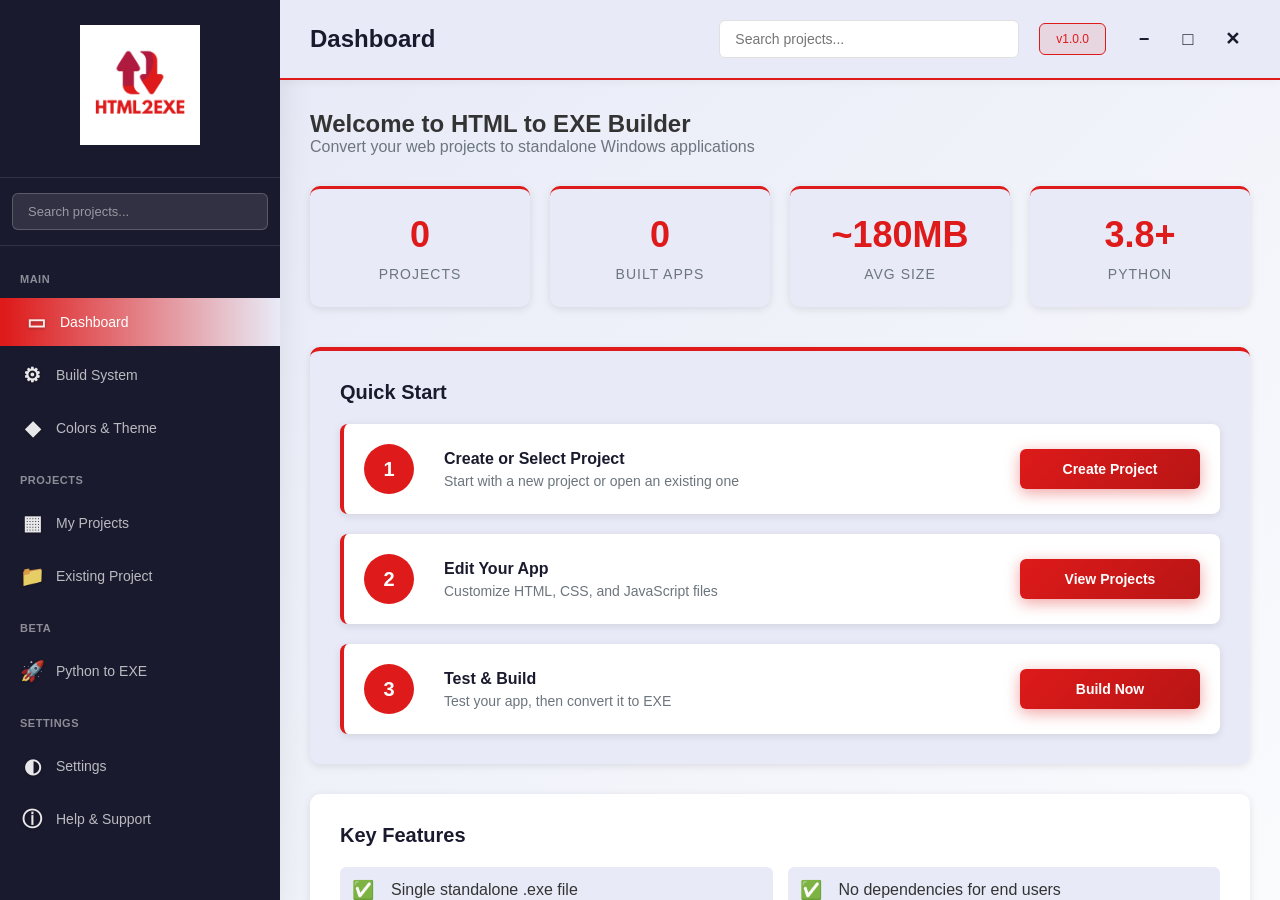
==== builder_ui/index.html @ e6ac71f3 "first commit" ====
<!DOCTYPE html>
<html lang="en">
<head>
    <meta charset="UTF-8">
    <meta name="viewport" content="width=device-width, initial-scale=1.0">
    <title>HTML to EXE Builder - Professional Application Converter</title>
    <link rel="stylesheet" href="style.css">
</head>
<body>
    <div class="app-container">
        <!-- Sidebar Navigation -->
        <aside class="sidebar">
            <div class="logo-section">
                <img src="./assets/logo.png" alt="App Logo" class="app-logo" onerror="this.style.display='none'">
            </div>
            
            <!-- Search Bar -->
            <div class="sidebar-search">
                <input type="text" placeholder="Search projects..." class="search-input">
            </div>
            
            <nav class="nav-menu">
                <!-- Main Section -->
                <div class="nav-section">
                    <div class="nav-section-title">MAIN</div>
                    <button class="nav-item active" data-page="dashboard">
                        <span class="icon">▭</span>
                        <span>Dashboard</span>
                    </button>
                    <button class="nav-item" data-page="build">
                        <span class="icon">⚙</span>
                        <span>Build System</span>
                    </button>
                    <button class="nav-item" data-page="colors">
                        <span class="icon">◆</span>
                        <span>Colors & Theme</span>
                    </button>
                </div>
                
                <!-- Projects Section -->
                <div class="nav-section">
                    <div class="nav-section-title">PROJECTS</div>
                    <button class="nav-item" data-page="projects">
                        <span class="icon">▦</span>
                        <span>My Projects</span>
                    </button>
                    <button class="nav-item" data-page="existing">
                        <span class="icon">📁</span>
                        <span>Existing Project</span>
                    </button>
                </div>
                
                <!-- BETA Section -->
                <div class="nav-section">
                    <div class="nav-section-title">BETA</div>
                    <button class="nav-item" data-page="python-convert">
                        <span class="icon">🚀</span>
                        <span>Python to EXE</span>
                    </button>
                </div>

                <!-- Settings Section -->
                <div class="nav-section">
                    <div class="nav-section-title">SETTINGS</div>
                    <button class="nav-item" data-page="settings">
                        <span class="icon">◐</span>
                        <span>Settings</span>
                    </button>
                    <button class="nav-item" onclick="showHelp()">
                        <span class="icon">ⓘ</span>
                        <span>Help & Support</span>
                    </button>
                </div>
            </nav>
            
            <div class="sidebar-footer">
                <button class="create-project-btn" onclick="goToPage('create')">
                    <span class="icon">⊕</span>
                    <span>Create Project</span>
                </button>
            </div>
        </aside>
        
        <!-- Main Content Area -->
        <main class="main-content">
            <!-- Header -->
            <header class="app-header">
                <div class="header-left">
                    <button class="menu-toggle" onclick="toggleSidebar()">☰</button>
                    <h2 id="pageTitle">Dashboard</h2>
                </div>
                <div class="header-right">
                    <div class="search-box">
                        <input type="text" placeholder="Search projects..." id="searchInput">
                    </div>
                    <button class="version-btn">v1.0.0</button>
                    
                    <!-- Custom Window Controls (Frameless) -->
                    <div class="window-controls">
                        <button class="window-control-btn minimize-btn" onclick="minimizeWindow()" title="Minimize">
                            <span>−</span>
                        </button>
                        <button class="window-control-btn maximize-btn" onclick="maximizeWindow()" title="Maximize">
                            <span>□</span>
                        </button>
                        <button class="window-control-btn close-btn" onclick="closeWindow()" title="Close">
                            <span>✕</span>
                        </button>
                    </div>
                </div>
            </header>
            
            <!-- Pages Container -->
            <div class="pages-container">
                
                <!-- Dashboard Page -->
                <div class="page active" id="dashboard-page">
                    <div class="page-content">
                        <h2>Welcome to HTML to EXE Builder</h2>
                        <p class="subtitle">Convert your web projects to standalone Windows applications</p>
                        
                        <div class="stats-grid">
                            <div class="stat-card">
                                <div class="stat-number" id="projectCount">0</div>
                                <div class="stat-label">Projects</div>
                            </div>
                            <div class="stat-card">
                                <div class="stat-number" id="builtCount">0</div>
                                <div class="stat-label">Built Apps</div>
                            </div>
                            <div class="stat-card">
                                <div class="stat-number">~180MB</div>
                                <div class="stat-label">Avg Size</div>
                            </div>
                            <div class="stat-card">
                                <div class="stat-number">3.8+</div>
                                <div class="stat-label">Python</div>
                            </div>
                        </div>
                        
                        <div class="quick-start">
                            <h3>Quick Start</h3>
                            <div class="steps">
                                <div class="step">
                                    <div class="step-number">1</div>
                                    <div class="step-content">
                                        <h4>Create or Select Project</h4>
                                        <p>Start with a new project or open an existing one</p>
                                    </div>
                                    <button class="btn-primary" onclick="goToPage('create')">Create Project</button>
                                </div>
                                <div class="step">
                                    <div class="step-number">2</div>
                                    <div class="step-content">
                                        <h4>Edit Your App</h4>
                                        <p>Customize HTML, CSS, and JavaScript files</p>
                                    </div>
                                    <button class="btn-primary" onclick="goToPage('projects')">View Projects</button>
                                </div>
                                <div class="step">
                                    <div class="step-number">3</div>
                                    <div class="step-content">
                                        <h4>Test & Build</h4>
                                        <p>Test your app, then convert it to EXE</p>
                                    </div>
                                    <button class="btn-primary" onclick="goToPage('build')">Build Now</button>
                                </div>
                            </div>
                        </div>
                        
                        <div class="features">
                            <h3>Key Features</h3>
                            <div class="feature-list">
                                <div class="feature-item">
                                    <span class="feature-icon">✅</span>
                                    <span>Single standalone .exe file</span>
                                </div>
                                <div class="feature-item">
                                    <span class="feature-icon">✅</span>
                                    <span>No dependencies for end users</span>
                                </div>
                                <div class="feature-item">
                                    <span class="feature-icon">✅</span>
                                    <span>Full HTML5, CSS3, JavaScript support</span>
                                </div>
                                <div class="feature-item">
                                    <span class="feature-icon">✅</span>
                                    <span>Custom icons and app names</span>
                                </div>
                                <div class="feature-item">
                                    <span class="feature-icon">✅</span>
                                    <span>Built-in local HTTP server</span>
                                </div>
                                <div class="feature-item">
                                    <span class="feature-icon">✅</span>
                                    <span>Professional desktop GUI</span>
                                </div>
                            </div>
                        </div>
                    </div>
                </div>
                
                <!-- Projects Page -->
                <div class="page" id="projects-page">
                    <div class="page-content">
                        <div class="page-header">
                            <h2>Your Projects</h2>
                            <button class="btn-primary" onclick="goToPage('existing')">+ New Project</button>
                        </div>
                        
                        <div class="filter-bar">
                            <button class="filter-btn active" onclick="filterProjects('all')">All</button>
                            <button class="filter-btn" onclick="filterProjects('recent')">Recent</button>
                            <button class="filter-btn" onclick="filterProjects('built')">Built</button>
                        </div>
                        
                        <div id="projectsList" class="projects-grid">
                            <div class="empty-state">
                                <div class="empty-icon">▦</div>
                                <h3>No projects yet</h3>
                                <p>Create your first project to get started</p>
                                <button class="btn-primary" onclick="goToPage('create')">Create Project</button>
                            </div>
                        </div>
                    </div>
                </div>
                
                <!-- Create Project Page -->
                <div class="page" id="create-page">
                    <div class="page-content">
                        <h2>Create New Project</h2>
                        
                        <!-- Import from Folder Section -->
                        <div class="import-section">
                            <h3>▭ Import from Folder</h3>
                            <p>Or start with your own web project</p>
                            <div class="import-controls">
                                <input type="text" id="folderPath" placeholder="Select a folder containing your project..." readonly>
                                <button class="btn-primary" onclick="openFolderBrowser()">Browse Folder</button>
                            </div>
                            <div id="folderScanResult" class="folder-scan-result" style="display: none;">
                                <div class="scan-success">
                                    <span class="scan-icon">✓</span>
                                    <div>
                                        <strong id="foundFileName">index.html</strong>
                                        <small id="foundFileCount">Found 5 files</small>
                                    </div>
                                </div>
                                
                                <!-- Project Analysis Section -->
                                <div class="analysis-section">
                                    <h4>📊 Project Analysis</h4>
                                    
                                    <div class="analysis-item">
                                        <strong>Project Type:</strong>
                                        <span id="projectTypeAnalysis">Analyzing...</span>
                                    </div>
                                    
                                    <div class="analysis-item" id="frameworkSection" style="display: none;">
                                        <strong>Frameworks:</strong>
                                        <div id="frameworksList" class="tag-list"></div>
                                    </div>
                                    
                                    <div class="analysis-item" id="technologiesSection" style="display: none;">
                                        <strong>Technologies:</strong>
                                        <div id="technologiesList" class="tag-list"></div>
                                    </div>
                                    
                                    <div class="analysis-item" id="versionsSection" style="display: none;">
                                        <strong>Versions:</strong>
                                        <div id="versionsList" class="versions-list"></div>
                                    </div>
                                    
                                    <div class="analysis-item" id="dependenciesSection" style="display: none;">
                                        <strong>Dependencies Found:</strong>
                                        <small id="dependenciesCount"></small>
                                    </div>
                                </div>
                            </div>
                        </div>
                        
                        <hr style="margin: 30px 0; border: none; border-top: 1px solid var(--border);">
                        
                        <div class="create-form">
                            <div class="form-group">
                                <label for="projectName">Project Name *</label>
                                <input type="text" id="projectName" placeholder="My Awesome App" required>
                                <small>Use alphanumeric characters, hyphens, and underscores</small>
                            </div>
                            
                            <div class="form-row">
                                <div class="form-group">
                                    <label for="projectAuthor">Author</label>
                                    <input type="text" id="projectAuthor" placeholder="Your Name">
                                </div>
                                <div class="form-group">
                                    <label for="projectVersion">Version</label>
                                    <input type="text" id="projectVersion" value="1.0.0">
                                </div>
                            </div>
                            
                            <div class="form-group">
                                <label for="projectDescription">Description</label>
                                <textarea id="projectDescription" placeholder="Describe your application..." rows="3"></textarea>
                            </div>
                            
                            <div class="form-group">
                                <label>Template</label>
                                <div class="template-grid">
                                    <div class="template-card active" onclick="selectTemplate('blank')">
                                        <div class="template-icon">▢</div>
                                        <div class="template-name">Blank</div>
                                        <div class="template-desc">Start from scratch</div>
                                    </div>
                                    <div class="template-card" onclick="selectTemplate('modern')">
                                        <div class="template-icon">◆</div>
                                        <div class="template-name">Modern UI</div>
                                        <div class="template-desc">Beautiful design</div>
                                    </div>
                                    <div class="template-card" onclick="selectTemplate('dashboard')">
                                        <div class="template-icon">▣</div>
                                        <div class="template-name">Dashboard</div>
                                        <div class="template-desc">Data focused</div>
                                    </div>
                                    <div class="template-card" onclick="selectTemplate('calculator')">
                                        <div class="template-icon">◯</div>
                                        <div class="template-name">Calculator</div>
                                        <div class="template-desc">Functional app</div>
                                    </div>
                                </div>
                            </div>
                            
                            <div class="form-actions">
                                <button class="btn-primary" onclick="createProject()">Create Project</button>
                                <button class="btn-secondary" onclick="goToPage('dashboard')">Cancel</button>
                            </div>
                        </div>
                    </div>
                </div>

                <!-- Existing Project Page -->
                <div class="page" id="existing-page">
                    <div class="page-content">
                        <div class="page-header">
                            <div>
                                <h2>Existing Project</h2>
                                <p class="subtitle">Import a folder and register it as a project</p>
                            </div>
                            <button class="btn-secondary" onclick="goToPage('projects')">View My Projects</button>
                        </div>

                        <div class="existing-layout">
                            <div class="existing-card">
                                <h3>📁 Import Project Folder</h3>
                                <p>Select the root folder of an existing web project (HTML/CSS/JS).</p>
                                <div class="import-controls">
                                    <input type="text" id="existingFolderPath" placeholder="Select a folder containing your project..." readonly>
                                    <button class="btn-primary" onclick="openExistingFolderBrowser()">Browse Folder</button>
                                </div>
                                <div id="existingScanResult" class="folder-scan-result" style="display: none;">
                                    <div class="scan-success">
                                        <span class="scan-icon">✓</span>
                                        <div>
                                            <strong id="existingFoundFileName">index.html</strong>
                                            <small id="existingFoundFileCount">Found 0 files</small>
                                        </div>
                                    </div>

                                    <div class="analysis-section">
                                        <h4>📊 Project Analysis</h4>

                                        <div class="analysis-item">
                                            <strong>Project Type:</strong>
                                            <span id="existingProjectTypeAnalysis">Analyzing...</span>
                                        </div>

                                        <div class="analysis-item" id="existingFrameworkSection" style="display: none;">
                                            <strong>Frameworks:</strong>
                                            <div id="existingFrameworksList" class="tag-list"></div>
                                        </div>

                                        <div class="analysis-item" id="existingTechnologiesSection" style="display: none;">
                                            <strong>Technologies:</strong>
                                            <div id="existingTechnologiesList" class="tag-list"></div>
                                        </div>

                                        <div class="analysis-item" id="existingVersionsSection" style="display: none;">
                                            <strong>Versions:</strong>
                                            <div id="existingVersionsList" class="versions-list"></div>
                                        </div>

                                        <div class="analysis-item" id="existingDependenciesSection" style="display: none;">
                                            <strong>Dependencies Found:</strong>
                                            <small id="existingDependenciesCount"></small>
                                        </div>
                                    </div>
                                </div>
                            </div>

                            <div class="existing-card">
                                <h3>Project Details</h3>
                                <div class="existing-form">
                                    <div class="form-group">
                                        <label for="existingProjectName">Project Name *</label>
                                        <input type="text" id="existingProjectName" placeholder="My Existing App" required>
                                        <small>Use alphanumeric characters, hyphens, and underscores</small>
                                    </div>

                                    <div class="form-row">
                                        <div class="form-group">
                                            <label for="existingProjectAuthor">Author</label>
                                            <input type="text" id="existingProjectAuthor" placeholder="Your Name">
                                        </div>
                                        <div class="form-group">
                                            <label for="existingProjectVersion">Version</label>
                                            <input type="text" id="existingProjectVersion" value="1.0.0">
                                        </div>
                                    </div>

                                    <div class="form-group">
                                        <label for="existingProjectDescription">Description</label>
                                        <textarea id="existingProjectDescription" placeholder="Describe your application..." rows="3"></textarea>
                                    </div>

                                    <div class="form-actions">
                                        <button class="btn-primary" onclick="createExistingProject()">Add Existing Project</button>
                                        <button class="btn-secondary" onclick="goToPage('dashboard')">Cancel</button>
                                    </div>
                                </div>
                            </div>
                        </div>
                    </div>
                </div>
                
                <!-- Build Page -->
                <div class="page" id="build-page">
                    <div class="page-content">
                        <h2>Build Your App</h2>
                        
                        <div class="build-form">
                            <div class="form-group">
                                <label for="buildProject">Select Project *</label>
                                <select id="buildProject" required>
                                    <option value="">Choose a project...</option>
                                </select>
                            </div>
                            
                            <div class="form-row">
                                <div class="form-group">
                                    <label for="buildName">Executable Name</label>
                                    <input type="text" id="buildName" placeholder="MyApp">
                                    <small>The .exe filename (will be auto-filled from project)</small>
                                </div>
                                <div class="form-group">
                                    <label for="buildIcon">Custom Icon (Optional)</label>
                                    <input type="file" id="buildIcon" accept=".ico,.png">
                                    <small>PNG or ICO format (PNG will be converted)</small>
                                </div>
                            </div>
                            
                            <div class="build-options">
                                <h3>Build Options</h3>
                                <label class="checkbox">
                                    <input type="checkbox" id="consoleMode" checked>
                                    <span>Hide console window (recommended)</span>
                                </label>
                                <label class="checkbox">
                                    <input type="checkbox" id="singleFile" checked>
                                    <span>Single file (one .exe instead of folder)</span>
                                </label>
                                <label class="checkbox">
                                    <input type="checkbox" id="optimizeSize">
                                    <span>Optimize size (slower build)</span>
                                </label>
                                <label class="checkbox">
                                    <input type="checkbox" id="debug">
                                    <span>Debug mode (show console)</span>
                                </label>
                            </div>
                            
                            <div class="form-actions">
                                <button class="btn-primary btn-large" onclick="buildProject()">
                                    ⚙️ Start Building
                                </button>
                                <button class="btn-secondary" onclick="testProject()">
                                    🧪 Test Project First
                                </button>
                            </div>
                        </div>
                        
                        <!-- Build Progress -->
                        <div id="buildProgressSection" class="build-progress" style="display: none;">
                            <h3>Build Status</h3>
                            <div class="progress-bar">
                                <div id="progressFill" class="progress-fill" style="width: 0%"></div>
                            </div>
                            <p id="buildStatus">Initializing build...</p>
                            <div id="buildLog" class="build-log"></div>
                        </div>
                    </div>
                </div>
                
                <!-- Color Panel Page -->
                <div class="page" id="colors-page">
                    <div class="page-content">
                        <h2>Color Palette</h2>
                        <p class="subtitle">Explore and manage colors for your projects</p>
                        
                        <div class="color-controls">
                            <div class="color-picker-wrapper">
                                <label for="colorPicker">Pick a color:</label>
                                <input type="color" id="colorPicker" value="#667eea">
                                <span class="color-hex-display" id="colorHexDisplay">#667EEA</span>
                            </div>
                            <input type="text" id="colorNameInput" placeholder="Color name (optional)" maxlength="30">
                            <button class="btn-primary" onclick="addCustomColor()">Add Color</button>
                        </div>
                        
                        <div class="color-grid" id="colorGrid">
                            <!-- Colors will be populated here -->
                        </div>
                    </div>
                </div>
                
                <!-- Settings Page -->
                <div class="page" id="settings-page">
                    <div class="page-content">
                        <h2>Settings</h2>
                        
                        <div class="settings-section">
                            <h3>Server Settings</h3>
                            <div class="form-group">
                                <label for="serverPort">Local Server Port</label>
                                <input type="number" id="serverPort" value="8000" min="1000" max="65535">
                                <small>Port used by the local HTTP server</small>
                            </div>
                        </div>
                        
                        <div class="settings-section">
                            <h3>Window Settings</h3>
                            <div class="form-row">
                                <div class="form-group">
                                    <label for="windowWidth">Default Window Width</label>
                                    <input type="number" id="windowWidth" value="1024" min="400">
                                </div>
                                <div class="form-group">
                                    <label for="windowHeight">Default Window Height</label>
                                    <input type="number" id="windowHeight" value="768" min="300">
                                </div>
                            </div>
                            <label class="checkbox">
                                <input type="checkbox" id="windowResizable" checked>
                                <span>Allow users to resize window</span>
                            </label>
                        </div>
                        
                        <div class="settings-section">
                            <h3>Build Settings</h3>
                            <label class="checkbox">
                                <input type="checkbox" id="autoMinify" checked>
                                <span>Auto-minify CSS and JavaScript</span>
                            </label>
                            <label class="checkbox">
                                <input type="checkbox" id="includeSourceMaps">
                                <span>Include source maps (for debugging)</span>
                            </label>
                        </div>
                        
                        <div class="settings-section">
                            <h3>Advanced</h3>
                            <button class="btn-secondary" onclick="cleanCache()">🗑️ Clean Cache</button>
                            <button class="btn-secondary" onclick="resetSettings()">Reset to Defaults</button>
                            <button class="btn-secondary" onclick="openProjectsFolder()">Open Projects Folder</button>
                        </div>
                        
                        <div class="form-actions">
                            <button class="btn-primary" onclick="saveSettings()">Save Settings</button>
                        </div>
                    </div>
                </div>
                
                <!-- Python to EXE Converter Page -->
                <div class="page" id="python-convert-page">
                    <div class="page-content">
                        <div class="page-header">
                            <div>
                                <h2>🚀 Python to EXE Converter <span class="beta-badge">BETA</span></h2>
                                <p class="subtitle">Convert Python scripts and projects to standalone Windows executables</p>
                            </div>
                            <button class="btn-secondary" onclick="goToPage('settings')">Back to Settings</button>
                        </div>

                        <div class="python-converter-section">
                            <h3>📁 Select Python Project</h3>
                            <p>Choose a Python file or project folder to convert to EXE</p>
                            <div class="import-controls">
                                <input type="text" id="pythonProjectPath" placeholder="Select your Python project..." readonly>
                                <button class="btn-primary" onclick="browsePythonProject()">Browse Project</button>
                            </div>

                            <div id="pythonProjectInfo" style="display: none; margin-top: 20px;">
                                <div class="scan-success">
                                    <span class="scan-icon">✓</span>
                                    <div>
                                        <strong id="pythonFileName">main.py</strong>
                                        <small id="pythonFileInfo">Python project detected</small>
                                    </div>
                                </div>
                            </div>
                        </div>

                        <div class="python-converter-section">
                            <h3>⚙️ Conversion Settings</h3>
                            <div class="form-group">
                                <label for="pythonExeName">Executable Name</label>
                                <input type="text" id="pythonExeName" placeholder="MyApp" value="MyApp">
                                <small>The name for your .exe file</small>
                            </div>

                            <div class="form-group">
                                <label for="pythonExeIcon">Application Icon (Optional)</label>
                                <input type="file" id="pythonExeIcon" accept=".ico,.png">
                                <small>PNG or ICO format (PNG will be converted)</small>
                            </div>

                            <div class="python-options">
                                <label class="checkbox">
                                    <input type="checkbox" id="pythonHideConsole" checked>
                                    <span>Hide console window</span>
                                </label>
                                <label class="checkbox">
                                    <input type="checkbox" id="pythonSingleFile" checked>
                                    <span>Create single .exe file</span>
                                </label>
                                <label class="checkbox">
                                    <input type="checkbox" id="pythonOptimize">
                                    <span>Optimize for size (slower build)</span>
                                </label>
                            </div>
                        </div>

                        <div class="python-converter-section">
                            <h3>⚠️ Requirements</h3>
                            <ul class="requirements-list">
                                <li>Python 3.8 or higher installed on your system</li>
                                <li>PyInstaller will be used for compilation</li>
                                <li>Estimated build time: 2-5 minutes depending on project size</li>
                                <li>Some libraries may require additional configuration</li>
                            </ul>
                        </div>

                        <div class="form-actions">
                            <button class="btn-primary btn-large" onclick="convertPythonToExe()">
                                🔨 Start Conversion
                            </button>
                            <button class="btn-secondary" onclick="goToPage('settings')">Cancel</button>
                        </div>

                        <!-- Conversion Progress -->
                        <div id="pythonConvertProgress" class="build-progress" style="display: none;">
                            <h3>Conversion Status</h3>
                            <div class="progress-bar">
                                <div id="pythonProgressFill" class="progress-fill" style="width: 0%"></div>
                            </div>
                            <p id="pythonConvertStatus">Initializing conversion...</p>
                            <div id="pythonConvertLog" class="build-log"></div>
                        </div>
                    </div>
                </div>
                
            </div>
        </main>
    </div>
    
    <!-- Modal Dialogs -->
    <div id="helpModal" class="modal" onclick="closeModal(event)">
        <div class="modal-content" onclick="event.stopPropagation()">
            <div class="modal-header">
                <h2>Help & Documentation</h2>
                <button class="modal-close" onclick="closeModal()">✕</button>
            </div>
            <div class="modal-body">
                <h3>Getting Started</h3>
                <p>1. Create a new project or select an existing one</p>
                <p>2. Edit your HTML, CSS, and JavaScript files</p>
                <p>3. Test your app with the "Test" button</p>
                <p>4. Build to EXE when ready</p>
                
                <h3>Project Structure</h3>
                <pre>my_project/
├── index.html
├── style.css
├── script.js
├── project.json
└── assets/</pre>

                <h3>Useful Tips</h3>
                <ul>
                    <li>Always test before building</li>
                    <li>Keep project files organized</li>
                    <li>Use relative paths for assets</li>
                    <li>Avoid external API dependencies</li>
                </ul>
                
                <h3>Resources</h3>
                <p><a href="#">PyWebView Documentation</a></p>
                <p><a href="#">PyInstaller Documentation</a></p>
            </div>
            <div class="modal-footer">
                <button class="btn-primary" onclick="closeModal()">Done</button>
            </div>
        </div>
    </div>
    
    <script src="api.js"></script>
    <script src="script.js"></script>
</body>
</html>
---- builder_ui/style.css ----
/* HTML to EXE Builder - Main Stylesheet */

:root {
    --primary: #DE1A1A;
    --primary-dark: #B81515;
    --secondary: #E8EBF7;
    --accent: #DE1A1A;
    --success: #51cf66;
    --warning: #ffd700;
    --danger: #ff6b6b;
    --dark: #1a1a2e;
    --light: #E8EBF7;
    --gray: #6c757d;
    --border: #e0e0e0;
    --shadow: 0 2px 8px rgba(0, 0, 0, 0.1);
    --shadow-lg: 0 10px 30px rgba(0, 0, 0, 0.2);
}

* {
    margin: 0;
    padding: 0;
    box-sizing: border-box;
}

html, body {
    width: 100%;
    height: 100%;
    font-family: -apple-system, BlinkMacSystemFont, 'Segoe UI', Roboto, Oxygen, Ubuntu, Cantarell, sans-serif;
    background: var(--light);
    color: #333;
}

/* Layout */
.app-container {
    display: flex;
    height: 100vh;
    overflow: hidden;
}

/* Sidebar */
.sidebar {
    width: 280px;
    background: var(--dark);
    color: white;
    display: flex;
    flex-direction: column;
    box-shadow: var(--shadow-lg);
    overflow-y: auto;
}

.logo-section {
    padding: 25px 20px 20px 20px;
    text-align: center;
    border-bottom: 1px solid rgba(255, 255, 255, 0.1);
}

.app-logo {
    width: 100%;
    max-width: 120px;
    height: auto;
    display: block;
    margin: 0 auto 12px;
}

.logo {
    font-size: 40px;
    margin-bottom: 12px;
    color: var(--primary);
    font-weight: 900;
    letter-spacing: -2px;
    text-shadow: 0 2px 4px rgba(0, 0, 0, 0.1);
}

.logo-section h1 {
    font-size: 20px;
    margin: 0;
    font-weight: 700;
    color: white;
}

.nav-menu {
    flex: 1;
    display: flex;
    flex-direction: column;
    padding: 15px 0;
    gap: 10px;
}

.nav-section {
    display: flex;
    flex-direction: column;
    gap: 5px;
}

.nav-section-title {
    padding: 12px 20px 8px 20px;
    font-size: 11px;
    font-weight: 700;
    color: rgba(255, 255, 255, 0.5);
    text-transform: uppercase;
    letter-spacing: 0.5px;
}

/* Search Bar */
.sidebar-search {
    padding: 15px 12px;
    border-bottom: 1px solid rgba(255, 255, 255, 0.1);
}

.search-input {
    width: 100%;
    padding: 10px 15px;
    background: rgba(255, 255, 255, 0.1);
    border: 1px solid rgba(255, 255, 255, 0.2);
    border-radius: 6px;
    color: white;
    font-size: 13px;
    transition: all 0.3s ease;
}

.search-input::placeholder {
    color: rgba(255, 255, 255, 0.5);
}

.search-input:focus {
    outline: none;
    background: rgba(255, 255, 255, 0.15);
    border-color: var(--primary);
    box-shadow: 0 0 0 2px rgba(222, 26, 26, 0.2);
}

.nav-item {
    display: flex;
    align-items: center;
    gap: 12px;
    padding: 12px 20px;
    border: none;
    background: none;
    color: rgba(255, 255, 255, 0.7);
    cursor: pointer;
    font-size: 14px;
    transition: all 0.3s ease;
}

.nav-item:hover {
    background: rgba(255, 255, 255, 0.1);
    color: white;
}

.nav-item.active {
    background: linear-gradient(90deg, var(--primary), var(--secondary));
    color: white;
    border-left: 4px solid var(--accent);
}

.nav-item .icon {
    font-size: 20px;
    font-weight: bold;
    color: rgba(255, 255, 255, 0.9);
    text-shadow: 0 1px 3px rgba(0, 0, 0, 0.3);
    display: flex;
    align-items: center;
    justify-content: center;
    width: 24px;
    height: 24px;
}

/* Generic Icon Styling */
.icon {
    font-weight: bold;
    display: inline-flex;
    align-items: center;
    justify-content: center;
}


.sidebar-footer {
    padding: 15px 12px;
    border-top: 1px solid rgba(255, 255, 255, 0.1);
    display: none;
}

.create-project-btn {
    width: 100%;
    display: flex;
    align-items: center;
    gap: 12px;
    padding: 12px 16px;
    background: var(--primary);
    color: white;
    border: none;
    border-radius: 6px;
    font-size: 14px;
    font-weight: 600;
    cursor: pointer;
    transition: all 0.3s ease;
    box-shadow: 0 2px 8px rgba(222, 26, 26, 0.3);
}

.create-project-btn:hover {
    background: #B81515;
    box-shadow: 0 4px 12px rgba(222, 26, 26, 0.5);
    transform: translateY(-1px);
}

.create-project-btn .icon {
    font-size: 18px;
    font-weight: bold;
}

/* Main Content */
.main-content {
    flex: 1;
    display: flex;
    flex-direction: column;
    overflow: hidden;
}

/* Header */
.app-header {
    padding: 20px 30px;
    background: var(--light);
    border-bottom: 2px solid var(--primary);
    display: flex;
    justify-content: space-between;
    align-items: center;
    box-shadow: var(--shadow);
}

.header-left {
    display: flex;
    align-items: center;
    gap: 20px;
}

.menu-toggle {
    background: none;
    border: none;
    font-size: 24px;
    cursor: pointer;
    color: var(--primary);
    display: none;
}

.header-left h2 {
    font-size: 24px;
    color: var(--dark);
    margin: 0;
}

.header-right {
    display: flex;
    align-items: center;
    gap: 20px;
}

.search-box {
    position: relative;
}

.search-box input {
    padding: 10px 15px;
    border: 1px solid var(--border);
    border-radius: 6px;
    width: 300px;
    font-size: 14px;
    transition: all 0.3s ease;
}

.search-box input:focus {
    outline: none;
    border-color: var(--primary);
    box-shadow: 0 0 0 3px rgba(222, 26, 26, 0.1);
}

.version-btn {
    padding: 8px 16px;
    background: rgba(222, 26, 26, 0.1);
    border: 1px solid var(--primary);
    border-radius: 6px;
    color: var(--primary);
    font-size: 12px;
    cursor: pointer;
    transition: all 0.3s ease;
}

.version-btn:hover {
    background: rgba(222, 26, 26, 0.2);
}

/* Window Controls (Frameless) */
.window-controls {
    display: flex;
    gap: 8px;
    align-items: center;
    margin-left: auto;
}

.window-control-btn {
    width: 36px;
    height: 36px;
    border: none;
    background: transparent;
    color: var(--dark);
    font-size: 18px;
    cursor: pointer;
    display: flex;
    align-items: center;
    justify-content: center;
    border-radius: 4px;
    transition: all 0.2s ease;
    font-weight: bold;
}

.window-control-btn:hover {
    background: rgba(222, 26, 26, 0.1);
    color: var(--primary);
}

.window-control-btn.close-btn:hover {
    background: var(--primary);
    color: white;
}

.window-control-btn span {
    display: flex;
    align-items: center;
    justify-content: center;
}

/* Pages */
.pages-container {
    flex: 1;
    overflow-y: auto;
    padding: 0;
    background: linear-gradient(135deg, rgba(232, 235, 247, 0.5) 0%, rgba(255, 255, 255, 0.8) 100%);
}

.page {
    display: none;
    animation: fadeIn 0.3s ease;
}

.page.active {
    display: block;
}

@keyframes fadeIn {
    from {
        opacity: 0;
        transform: translateY(10px);
    }
    to {
        opacity: 1;
        transform: translateY(0);
    }
}

.page-content {
    width: 100%;
    padding: 30px;
    margin: 0 auto;
}

.page-header {
    display: flex;
    justify-content: space-between;
    align-items: center;
    margin-bottom: 30px;
    padding-bottom: 20px;
    border-bottom: 2px solid var(--border);
}

.page-header h2 {
    font-size: 28px;
    color: var(--dark);
}

/* Existing Project Page */
.existing-layout {
    display: grid;
    grid-template-columns: 1.1fr 0.9fr;
    gap: 24px;
    align-items: start;
}

.existing-card {
    background: white;
    border-radius: 10px;
    padding: 25px;
    box-shadow: var(--shadow);
    border: 1px solid var(--border);
}

.existing-card h3 {
    margin-bottom: 10px;
    color: var(--dark);
    font-size: 18px;
}

.existing-card p {
    color: var(--gray);
    margin-bottom: 15px;
    font-size: 13px;
}

.existing-form {
    margin-top: 10px;
}

/* Dashboard */
.subtitle {
    font-size: 16px;
    color: var(--gray);
    margin-bottom: 30px;
}

.stats-grid {
    display: grid;
    grid-template-columns: repeat(auto-fit, minmax(200px, 1fr));
    gap: 20px;
    margin-bottom: 40px;
}

.stat-card {
    background: var(--light);
    border-radius: 10px;
    padding: 25px;
    text-align: center;
    box-shadow: var(--shadow);
    transition: all 0.3s ease;
    border-top: 3px solid var(--primary);
}

.stat-card:hover {
    transform: translateY(-5px);
    box-shadow: var(--shadow-lg);
}

.stat-number {
    font-size: 36px;
    font-weight: 700;
    color: var(--primary);
    margin-bottom: 10px;
}

.stat-label {
    font-size: 14px;
    color: var(--gray);
    text-transform: uppercase;
    letter-spacing: 1px;
}

.quick-start {
    background: var(--light);
    border-radius: 10px;
    padding: 30px;
    margin-bottom: 30px;
    box-shadow: var(--shadow);
    border-top: 4px solid var(--primary);
}

.quick-start h3 {
    font-size: 20px;
    margin-bottom: 20px;
    color: var(--dark);
}

.steps {
    display: grid;
    gap: 20px;
}

.step {
    display: grid;
    grid-template-columns: 60px 1fr 180px;
    gap: 20px;
    align-items: center;
    padding: 20px;
    background: white;
    border-radius: 8px;
    border-left: 4px solid var(--primary);
    box-shadow: var(--shadow);
}

.step-number {
    width: 50px;
    height: 50px;
    background: var(--primary);
    color: white;
    border-radius: 50%;
    display: flex;
    align-items: center;
    justify-content: center;
    font-weight: 700;
    font-size: 20px;
}

.step-content h4 {
    margin-bottom: 5px;
    color: var(--dark);
}

.step-content p {
    font-size: 14px;
    color: var(--gray);
}

.features {
    background: white;
    border-radius: 10px;
    padding: 30px;
    box-shadow: var(--shadow);
}

.features h3 {
    font-size: 20px;
    margin-bottom: 20px;
    color: var(--dark);
}

.feature-list {
    display: grid;
    grid-template-columns: repeat(2, 1fr);
    gap: 15px;
}

.feature-item {
    display: flex;
    align-items: center;
    gap: 12px;
    padding: 12px;
    border-radius: 6px;
    background: var(--light);
}

.feature-icon {
    font-size: 18px;
    color: var(--primary);
    font-weight: bold;
    margin-right: 5px;
}

/* Projects */
.filter-bar {
    display: flex;
    gap: 10px;
    margin-bottom: 30px;
}

.filter-btn {
    padding: 10px 20px;
    border: 1px solid var(--border);
    background: white;
    border-radius: 6px;
    cursor: pointer;
    font-size: 14px;
    transition: all 0.3s ease;
}

.filter-btn:hover {
    border-color: var(--primary);
    color: var(--primary);
}

.filter-btn.active {
    background: var(--primary);
    color: white;
    border-color: var(--primary);
}

.projects-grid {
    display: grid;
    grid-template-columns: repeat(auto-fill, minmax(250px, 1fr));
    gap: 20px;
}

.project-card {
    background: white;
    border-radius: 10px;
    padding: 20px;
    box-shadow: var(--shadow);
    transition: all 0.3s ease;
    cursor: pointer;
}

.project-card:hover {
    transform: translateY(-5px);
    box-shadow: var(--shadow-lg);
}

.project-card-header {
    display: flex;
    justify-content: space-between;
    align-items: start;
    margin-bottom: 15px;
}

.project-icon {
    font-size: 32px;
}

.project-menu {
    background: none;
    border: none;
    font-size: 18px;
    cursor: pointer;
    color: var(--gray);
}

.project-card h3 {
    margin-bottom: 5px;
    color: var(--dark);
}

.project-card p {
    font-size: 13px;
    color: var(--gray);
    margin-bottom: 15px;
}

.project-stats {
    display: flex;
    gap: 10px;
    font-size: 12px;
    color: var(--gray);
    padding-top: 15px;
    border-top: 1px solid var(--border);
}

.empty-state {
    grid-column: 1 / -1;
    text-align: center;
    padding: 60px 20px;
}

.empty-icon {
    font-size: 64px;
    margin-bottom: 20px;
    color: var(--primary);
    opacity: 0.6;
    font-weight: bold;
}

.empty-state h3 {
    margin-bottom: 10px;
    color: var(--dark);
}

.empty-state p {
    color: var(--gray);
    margin-bottom: 20px;
}

/* Forms */
/* Import Section */
.import-section {
    background: var(--light);
    border-radius: 10px;
    padding: 25px;
    margin-bottom: 20px;
    border: 2px solid var(--primary);
    box-shadow: var(--shadow);
}

.import-section h3 {
    margin: 0 0 8px 0;
    color: var(--primary);
    font-size: 16px;
    font-weight: 700;
}

.import-section p {
    margin: 0 0 15px 0;
    color: var(--gray);
    font-size: 13px;
}

.import-controls {
    display: flex;
    gap: 10px;
}

.import-controls input {
    flex: 1;
    padding: 12px 15px;
    border: 1px solid var(--border);
    border-radius: 6px;
    background: white;
    font-size: 14px;
    color: var(--dark);
}

.folder-scan-result {
    margin-top: 15px;
    padding: 12px 15px;
    background: rgba(81, 207, 102, 0.1);
    border: 1px solid rgba(81, 207, 102, 0.3);
    border-radius: 6px;
}

.scan-success {
    display: flex;
    align-items: center;
    gap: 12px;
}

.scan-icon {
    font-size: 18px;
    color: #51cf66;
    font-weight: bold;
}

.scan-success strong {
    display: block;
    color: var(--dark);
    font-size: 14px;
}

.scan-success small {
    display: block;
    color: var(--gray);
    font-size: 12px;
}

/* Analysis Section Styles */
.analysis-section {
    margin-top: 15px;
    padding: 15px;
    background: linear-gradient(135deg, rgba(102, 126, 234, 0.1) 0%, rgba(118, 75, 162, 0.05) 100%);
    border: 1px solid rgba(102, 126, 234, 0.2);
    border-radius: 6px;
}

.analysis-section h4 {
    margin: 0 0 12px 0;
    color: var(--dark);
    font-size: 14px;
    font-weight: 600;
}

.analysis-item {
    margin-bottom: 10px;
    padding-bottom: 10px;
    border-bottom: 1px solid rgba(102, 126, 234, 0.1);
}

.analysis-item:last-child {
    border-bottom: none;
    margin-bottom: 0;
    padding-bottom: 0;
}

.analysis-item strong {
    color: var(--dark);
    font-size: 13px;
    display: block;
    margin-bottom: 6px;
}

.analysis-item span {
    color: #667eea;
    font-weight: 600;
    font-size: 13px;
}

.analysis-item small {
    color: var(--gray);
    font-size: 12px;
}

.tag-list {
    display: flex;
    flex-wrap: wrap;
    gap: 6px;
}

.tag {
    display: inline-block;
    padding: 4px 10px;
    border-radius: 12px;
    font-size: 12px;
    font-weight: 500;
    white-space: nowrap;
}

.tag-framework {
    background: rgba(222, 26, 26, 0.15);
    color: #DE1A1A;
    border: 1px solid rgba(222, 26, 26, 0.3);
}

.tag-tech {
    background: rgba(102, 126, 234, 0.15);
    color: #667eea;
    border: 1px solid rgba(102, 126, 234, 0.3);
}

.versions-list {
    display: flex;
    flex-direction: column;
    gap: 6px;
}

.version-item {
    display: flex;
    justify-content: space-between;
    align-items: center;
    font-size: 12px;
    padding: 4px 0;
}

.version-name {
    color: var(--gray);
    font-size: 12px;
}

.version-value {
    color: #667eea;
    font-weight: 600;
    font-size: 12px;
}


.create-form, .build-form {
    background: var(--light);
    border-radius: 10px;
    padding: 30px;
    box-shadow: var(--shadow);
    width: 100%;
    border: 1px solid #ffd9d9;
}

.form-group {
    margin-bottom: 25px;
}

.form-group label {
    display: block;
    margin-bottom: 8px;
    font-weight: 600;
    color: var(--dark);
    font-size: 14px;
}

.form-group input,
.form-group textarea,
.form-group select {
    width: 100%;
    padding: 12px 15px;
    border: 1px solid var(--border);
    border-radius: 6px;
    font-size: 14px;
    font-family: inherit;
    transition: all 0.3s ease;
}

.form-group input:focus,
.form-group textarea:focus,
.form-group select:focus {
    outline: none;
    border-color: var(--primary);
    box-shadow: 0 0 0 3px rgba(222, 26, 26, 0.1);
}

.form-group small {
    display: block;
    margin-top: 5px;
    font-size: 12px;
    color: var(--gray);
}

.form-row {
    display: grid;
    grid-template-columns: repeat(2, 1fr);
    gap: 20px;
}

.template-grid {
    display: grid;
    grid-template-columns: repeat(2, 1fr);
    gap: 15px;
}

.template-card {
    padding: 20px;
    border: 2px solid var(--border);
    border-radius: 8px;
    text-align: center;
    cursor: pointer;
    transition: all 0.3s ease;
    background: var(--light);
}

.template-card:hover {
    border-color: var(--primary);
    background: rgba(222, 26, 26, 0.05);
}

.template-card.active {
    border-color: var(--primary);
    background: rgba(222, 26, 26, 0.1);
}

.template-icon {
    font-size: 36px;
    margin-bottom: 10px;
    color: var(--primary);
    font-weight: bold;
}

.template-name {
    font-weight: 600;
    color: var(--dark);
    margin-bottom: 5px;
}

.template-desc {
    font-size: 12px;
    color: var(--gray);
}

.form-actions {
    display: flex;
    gap: 12px;
    margin-top: 30px;
}

.checkbox {
    display: flex;
    align-items: center;
    gap: 10px;
    margin-bottom: 12px;
    cursor: pointer;
    font-size: 14px;
}

.checkbox input {
    width: 18px;
    height: 18px;
    cursor: pointer;
}

.build-options {
    background: var(--light);
    padding: 20px;
    border-radius: 8px;
    margin-bottom: 20px;
}

.build-options h3 {
    margin-bottom: 15px;
    color: var(--dark);
    font-size: 16px;
}

.build-progress {
    background: white;
    border-radius: 10px;
    padding: 25px;
    margin-top: 30px;
    box-shadow: var(--shadow);
}

.progress-bar {
    width: 100%;
    height: 8px;
    background: var(--light);
    border-radius: 4px;
    overflow: hidden;
    margin: 20px 0;
}

.progress-fill {
    height: 100%;
    background: linear-gradient(90deg, var(--primary), var(--secondary));
    transition: width 0.3s ease;
}

.build-log {
    background: #1e1e1e;
    color: #00ff00;
    padding: 15px;
    border-radius: 6px;
    font-family: 'Courier New', monospace;
    font-size: 12px;
    max-height: 300px;
    overflow-y: auto;
    margin-top: 15px;
    line-height: 1.4;
}

/* Buttons */
.btn-primary,
.btn-secondary {
    padding: 12px 24px;
    border: none;
    border-radius: 6px;
    font-size: 14px;
    font-weight: 600;
    cursor: pointer;
    transition: all 0.3s ease;
}

.btn-primary {
    background: linear-gradient(135deg, var(--primary), #B81515);
    color: white;
    box-shadow: 0 4px 15px rgba(222, 26, 26, 0.4);
}

.btn-primary:hover {
    transform: translateY(-2px);
    box-shadow: 0 6px 20px rgba(222, 26, 26, 0.6);
}

.btn-primary:active {
    transform: translateY(0);
}

.btn-secondary {
    background: white;
    color: var(--primary);
    border: 2px solid var(--primary);
}

.btn-secondary:hover {
    background: rgba(102, 126, 234, 0.1);
}

.btn-large {
    padding: 16px 32px;
    font-size: 16px;
}

/* Color Panel */
.color-controls {
    display: flex;
    gap: 12px;
    margin-bottom: 30px;
    flex-wrap: wrap;
    align-items: center;
}

.color-picker-wrapper {
    display: flex;
    align-items: center;
    gap: 10px;
    background: var(--light);
    padding: 10px 15px;
    border-radius: 6px;
    border: 1px solid var(--border);
}

.color-picker-wrapper label {
    font-size: 13px;
    font-weight: 600;
    color: var(--dark);
    margin: 0;
    white-space: nowrap;
}

.color-picker-wrapper input[type="color"] {
    width: 50px;
    height: 40px;
    border: 1px solid #ddd;
    border-radius: 4px;
    cursor: pointer;
    padding: 2px;
}

.color-hex-display {
    font-family: 'Courier New', monospace;
    font-size: 13px;
    font-weight: 600;
    color: var(--primary);
    min-width: 70px;
    text-align: center;
}

.color-controls input[type="text"] {
    flex: 1;
    min-width: 200px;
    padding: 12px 15px;
    border: 1px solid var(--border);
    border-radius: 6px;
    font-size: 14px;
    transition: all 0.3s ease;
}

.color-controls input[type="text"]:focus {
    outline: none;
    border-color: var(--primary);
    box-shadow: 0 0 0 3px rgba(222, 26, 26, 0.1);
}

.color-grid {
    display: grid;
    grid-template-columns: repeat(auto-fill, minmax(200px, 1fr));
    gap: 20px;
}

.color-card {
    background: var(--light);
    border-radius: 10px;
    overflow: hidden;
    box-shadow: var(--shadow);
    transition: all 0.3s ease;
    cursor: pointer;
    border: 1px solid #ffd9d9;
}

.color-card:hover {
    transform: translateY(-5px);
    box-shadow: var(--shadow-lg);
}

.color-sample {
    width: 100%;
    height: 150px;
    display: flex;
    align-items: center;
    justify-content: center;
    font-weight: bold;
    color: white;
    text-shadow: 0 1px 3px rgba(0, 0, 0, 0.3);
    position: relative;
    transition: all 0.3s ease;
}

.color-card:hover .color-sample {
    height: 180px;
}

.color-info {
    padding: 15px;
    background: var(--light);
}

.color-name {
    font-weight: 600;
    color: var(--dark);
    margin-bottom: 8px;
    display: flex;
    justify-content: space-between;
    align-items: center;
}

.color-hex {
    font-family: 'Courier New', monospace;
    color: var(--primary);
    font-weight: 700;
    font-size: 14px;
    padding: 6px 12px;
    background: white;
    border-radius: 4px;
    border: 1px solid var(--border);
    cursor: pointer;
    transition: all 0.2s ease;
}

.color-hex:hover {
    background: var(--primary);
    color: white;
    border-color: var(--primary);
}

.color-rgb {
    font-size: 12px;
    color: var(--gray);
    margin-top: 5px;
    font-family: 'Courier New', monospace;
}

.color-copy-btn {
    background: none;
    border: none;
    cursor: pointer;
    font-size: 16px;
    padding: 0;
    display: flex;
    align-items: center;
    justify-content: center;
    transition: all 0.2s ease;
}

.color-copy-btn:hover {
    transform: scale(1.2);
}

.color-delete-btn {
    background: none;
    border: none;
    color: var(--danger);
    cursor: pointer;
    font-size: 16px;
    padding: 2px 8px;
    border-radius: 4px;
    transition: all 0.2s ease;
}

.color-delete-btn:hover {
    background: rgba(255, 107, 107, 0.1);
}

.empty-colors {
    grid-column: 1 / -1;
    text-align: center;
    padding: 60px 20px;
}

.empty-colors .empty-icon {
    font-size: 64px;
    margin-bottom: 20px;
    opacity: 0.5;
}

.empty-colors h3 {
    margin-bottom: 10px;
    color: var(--dark);
}

.empty-colors p {
    color: var(--gray);
}

/* Settings */
.settings-section {
    background: white;
    border-radius: 10px;
    padding: 25px;
    margin-bottom: 20px;
    box-shadow: var(--shadow);
}

.settings-section h3 {
    margin-bottom: 20px;
    color: var(--dark);
    font-size: 16px;
}

.beta-section {
    background: linear-gradient(135deg, rgba(222, 26, 26, 0.05) 0%, rgba(232, 235, 247, 0.8) 100%);
    border: 2px solid var(--primary);
    border-radius: 10px;
}

.beta-header {
    margin-bottom: 15px;
}

.beta-header h3 {
    display: flex;
    align-items: center;
    gap: 10px;
    margin-bottom: 10px;
}

.beta-badge {
    background: linear-gradient(135deg, var(--primary) 0%, #ff6b9d 100%);
    color: white;
    font-size: 11px;
    padding: 4px 10px;
    border-radius: 20px;
    font-weight: 700;
    letter-spacing: 0.5px;
}

.beta-header p {
    margin: 0;
    color: var(--dark);
    font-size: 14px;
    opacity: 0.8;
}

.python-converter-section {
    background: white;
    border-radius: 10px;
    padding: 25px;
    margin-bottom: 20px;
    box-shadow: var(--shadow);
}

.python-converter-section h3 {
    margin-bottom: 15px;
    color: var(--dark);
    font-size: 16px;
    font-weight: 600;
}

.python-converter-section p {
    margin-bottom: 15px;
    color: var(--dark);
    opacity: 0.8;
}

.python-options {
    display: flex;
    flex-direction: column;
    gap: 10px;
}

.requirements-list {
    list-style: none;
    padding: 0;
    margin: 0;
}

.requirements-list li {
    padding: 10px 0;
    border-bottom: 1px solid var(--border);
    color: var(--dark);
    display: flex;
    align-items: center;
}

.requirements-list li:before {
    content: '▸';
    margin-right: 10px;
    color: var(--primary);
    font-weight: bold;
}

.requirements-list li:last-child {
    border-bottom: none;
}

/* Modal */
.modal {
    display: none;
    position: fixed;
    top: 0;
    left: 0;
    width: 100%;
    height: 100%;
    background: rgba(0, 0, 0, 0.5);
    z-index: 1000;
    align-items: center;
    justify-content: center;
}

.modal.active {
    display: flex;
}

.modal-content {
    background: var(--light);
    border-radius: 10px;
    width: 90%;
    max-width: 600px;
    max-height: 80vh;
    overflow-y: auto;
    box-shadow: var(--shadow-lg);
    border-top: 3px solid var(--primary);
}

.modal-header {
    display: flex;
    justify-content: space-between;
    align-items: center;
    padding: 25px;
    border-bottom: 2px solid var(--primary);
    background: linear-gradient(135deg, rgba(222, 26, 26, 0.05) 0%, rgba(232, 235, 247, 0.3) 100%);
}

.modal-header h2 {
    margin: 0;
    color: var(--dark);
}

.modal-close {
    background: none;
    border: none;
    font-size: 24px;
    cursor: pointer;
    color: var(--gray);
}

.modal-body {
    padding: 25px;
}

.modal-body h3 {
    margin: 20px 0 10px 0;
    color: var(--dark);
}

.modal-body p {
    margin-bottom: 10px;
    line-height: 1.6;
    color: #555;
}

.modal-body ul {
    margin-left: 20px;
    margin-bottom: 15px;
}

.modal-body ul li {
    margin-bottom: 8px;
    color: #555;
}

/* Project Analysis Modal Styles */
.modal-overlay {
    position: fixed;
    top: 0;
    left: 0;
    right: 0;
    bottom: 0;
    background: rgba(0, 0, 0, 0.5);
    display: flex;
    align-items: center;
    justify-content: center;
    z-index: 1000;
}

.modal-content {
    background: white;
    border-radius: 10px;
    box-shadow: var(--shadow-lg);
    max-width: 700px;
    width: 90%;
    max-height: 80vh;
    overflow-y: auto;
    animation: slideUp 0.3s ease-out;
}

@keyframes slideUp {
    from {
        opacity: 0;
        transform: translateY(20px);
    }
    to {
        opacity: 1;
        transform: translateY(0);
    }
}

.modal-header {
    display: flex;
    justify-content: space-between;
    align-items: center;
    padding: 25px;
    border-bottom: 1px solid var(--border);
}

.modal-header h2 {
    margin: 0;
    color: var(--dark);
    font-size: 24px;
}

.modal-close {
    background: none;
    border: none;
    font-size: 28px;
    color: var(--gray);
    cursor: pointer;
    padding: 0;
    width: 32px;
    height: 32px;
    display: flex;
    align-items: center;
    justify-content: center;
    border-radius: 50%;
    transition: all 0.2s;
}

.modal-close:hover {
    background: rgba(0, 0, 0, 0.05);
    color: var(--dark);
}

.modal-body {
    padding: 25px;
}

.project-details {
    margin-bottom: 20px;
}

.detail-group {
    margin-bottom: 15px;
}

.detail-group label {
    display: block;
    font-weight: 600;
    color: var(--dark);
    margin-bottom: 6px;
    font-size: 13px;
    text-transform: uppercase;
    letter-spacing: 0.5px;
}

.detail-group p {
    color: #555;
    margin: 0;
    padding: 8px 12px;
    background: rgba(0, 0, 0, 0.03);
    border-radius: 4px;
    font-size: 14px;
}

.path-text {
    font-family: 'Courier New', monospace;
    font-size: 12px !important;
    word-break: break-all;
    background: var(--light) !important;
    border: 1px solid var(--border) !important;
}

.modal-footer {
    display: flex;
    justify-content: flex-end;
    gap: 10px;
    padding: 20px 25px;
    border-top: 1px solid var(--border);
}

.project-tag {
    display: inline-block;
    padding: 4px 10px;
    background: rgba(222, 26, 26, 0.1);
    color: #DE1A1A;
    border-radius: 4px;
    font-size: 11px;
    font-weight: 600;
    margin-top: 8px;
    margin-bottom: 8px;
}

.loading {
    display: flex;
    align-items: center;
    justify-content: center;
    height: 300px;
    color: var(--gray);
    font-size: 16px;
}

.modal-body pre {
    background: var(--light);
    padding: 15px;
    border-radius: 6px;
    overflow-x: auto;
    font-size: 12px;
    margin: 10px 0;
}

.modal-footer {
    padding: 25px;
    border-top: 1px solid var(--border);
    text-align: right;
}

/* Scrollbar */
::-webkit-scrollbar {
    width: 8px;
    height: 8px;
}

::-webkit-scrollbar-track {
    background: transparent;
}

::-webkit-scrollbar-thumb {
    background: rgba(102, 126, 234, 0.3);
    border-radius: 4px;
}

::-webkit-scrollbar-thumb:hover {
    background: rgba(102, 126, 234, 0.5);
}

/* Responsive */
@media (max-width: 768px) {
    .sidebar {
        width: 70px;
    }
    
    .nav-item span:not(.icon) {
        display: none;
    }
    
    .search-box input {
        width: 200px;
    }
    
    .pages-container {
        padding: 20px;
    }
    
    .stats-grid {
        grid-template-columns: repeat(2, 1fr);
    }
    
    .step {
        grid-template-columns: 1fr;
    }
    
    .feature-list {
        grid-template-columns: 1fr;
    }
    
    .form-row {
        grid-template-columns: 1fr;
    }
    
    .template-grid {
        grid-template-columns: 1fr;
    }

    .existing-layout {
        grid-template-columns: 1fr;
    }
}

@media (max-width: 480px) {
    .sidebar {
        position: absolute;
        left: -280px;
        height: 100vh;
        z-index: 999;
        transition: left 0.3s ease;
    }
    
    .sidebar.active {
        left: 0;
    }
    
    .menu-toggle {
        display: block;
    }
    
    .search-box {
        display: none;
    }
    
    .header-right {
        justify-content: flex-end;
    }
}
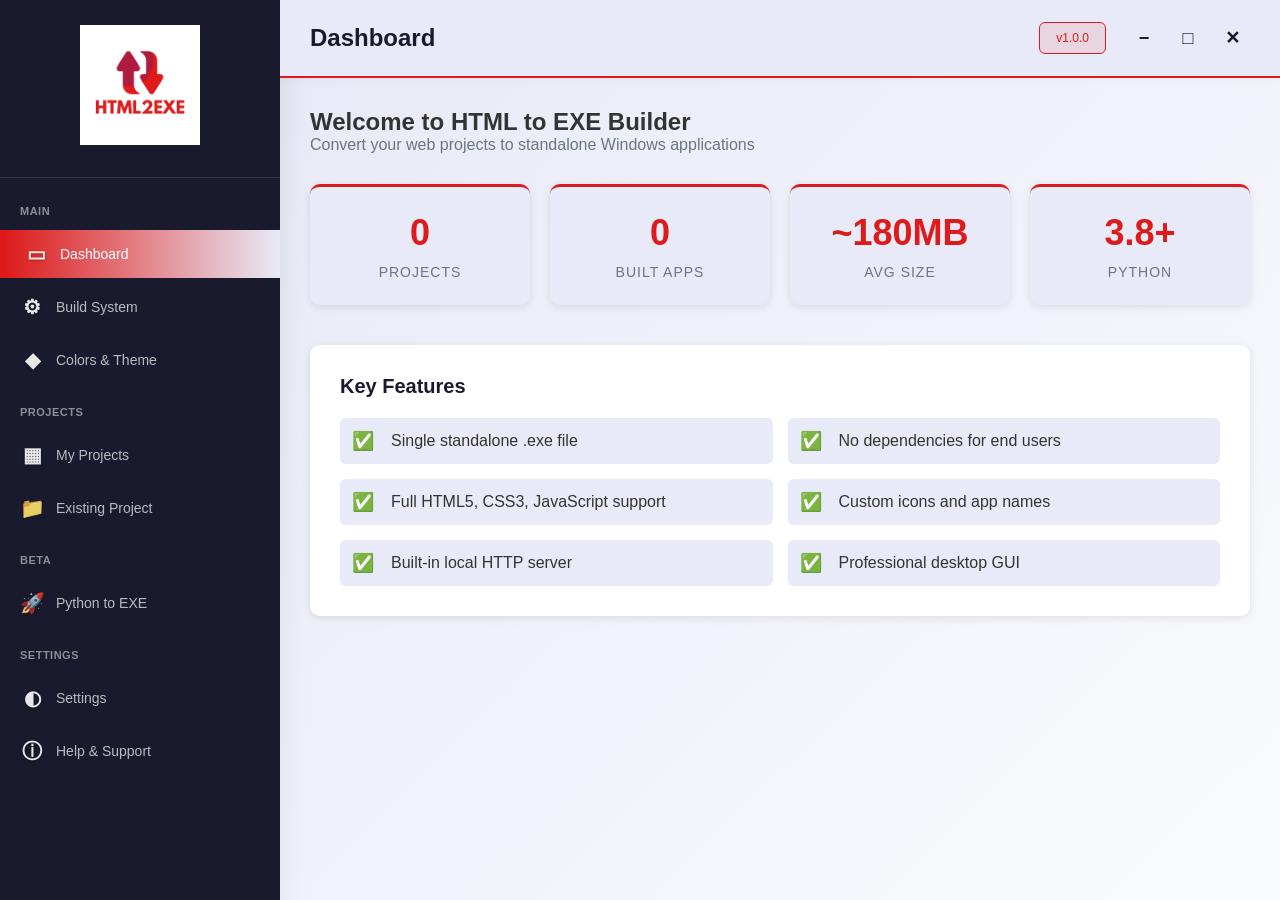
==== commit 38a88821: "Enhance Python to EXE conversion and add loading overlay in UI" ====
--- a/builder_ui/index.html
+++ b/builder_ui/index.html
@@ -7,16 +7,20 @@
     <link rel="stylesheet" href="style.css">
 </head>
 <body>
+    <!-- Loading Overlay -->
+    <div id="loadingOverlay" class="loading-overlay" style="display: none;">
+        <div class="loading-container">
+            <div class="spinner"></div>
+            <h2 id="loadingTitle">Building your EXE...</h2>
+            <p id="loadingMessage">This may take a few minutes. Please wait.</p>
+        </div>
+    </div>
+
     <div class="app-container">
         <!-- Sidebar Navigation -->
         <aside class="sidebar">
             <div class="logo-section">
                 <img src="./assets/logo.png" alt="App Logo" class="app-logo" onerror="this.style.display='none'">
-            </div>
-            
-            <!-- Search Bar -->
-            <div class="sidebar-search">
-                <input type="text" placeholder="Search projects..." class="search-input">
             </div>
             
             <nav class="nav-menu">
@@ -90,9 +94,6 @@
                     <h2 id="pageTitle">Dashboard</h2>
                 </div>
                 <div class="header-right">
-                    <div class="search-box">
-                        <input type="text" placeholder="Search projects..." id="searchInput">
-                    </div>
                     <button class="version-btn">v1.0.0</button>
                     
                     <!-- Custom Window Controls (Frameless) -->
@@ -135,36 +136,6 @@
                             <div class="stat-card">
                                 <div class="stat-number">3.8+</div>
                                 <div class="stat-label">Python</div>
-                            </div>
-                        </div>
-                        
-                        <div class="quick-start">
-                            <h3>Quick Start</h3>
-                            <div class="steps">
-                                <div class="step">
-                                    <div class="step-number">1</div>
-                                    <div class="step-content">
-                                        <h4>Create or Select Project</h4>
-                                        <p>Start with a new project or open an existing one</p>
-                                    </div>
-                                    <button class="btn-primary" onclick="goToPage('create')">Create Project</button>
-                                </div>
-                                <div class="step">
-                                    <div class="step-number">2</div>
-                                    <div class="step-content">
-                                        <h4>Edit Your App</h4>
-                                        <p>Customize HTML, CSS, and JavaScript files</p>
-                                    </div>
-                                    <button class="btn-primary" onclick="goToPage('projects')">View Projects</button>
-                                </div>
-                                <div class="step">
-                                    <div class="step-number">3</div>
-                                    <div class="step-content">
-                                        <h4>Test & Build</h4>
-                                        <p>Test your app, then convert it to EXE</p>
-                                    </div>
-                                    <button class="btn-primary" onclick="goToPage('build')">Build Now</button>
-                                </div>
                             </div>
                         </div>
                         
--- a/builder_ui/style.css
+++ b/builder_ui/style.css
@@ -101,34 +101,6 @@
     letter-spacing: 0.5px;
 }
 
-/* Search Bar */
-.sidebar-search {
-    padding: 15px 12px;
-    border-bottom: 1px solid rgba(255, 255, 255, 0.1);
-}
-
-.search-input {
-    width: 100%;
-    padding: 10px 15px;
-    background: rgba(255, 255, 255, 0.1);
-    border: 1px solid rgba(255, 255, 255, 0.2);
-    border-radius: 6px;
-    color: white;
-    font-size: 13px;
-    transition: all 0.3s ease;
-}
-
-.search-input::placeholder {
-    color: rgba(255, 255, 255, 0.5);
-}
-
-.search-input:focus {
-    outline: none;
-    background: rgba(255, 255, 255, 0.15);
-    border-color: var(--primary);
-    box-shadow: 0 0 0 2px rgba(222, 26, 26, 0.2);
-}
-
 .nav-item {
     display: flex;
     align-items: center;
@@ -252,25 +224,6 @@
     display: flex;
     align-items: center;
     gap: 20px;
-}
-
-.search-box {
-    position: relative;
-}
-
-.search-box input {
-    padding: 10px 15px;
-    border: 1px solid var(--border);
-    border-radius: 6px;
-    width: 300px;
-    font-size: 14px;
-    transition: all 0.3s ease;
-}
-
-.search-box input:focus {
-    outline: none;
-    border-color: var(--primary);
-    box-shadow: 0 0 0 3px rgba(222, 26, 26, 0.1);
 }
 
 .version-btn {
@@ -1583,10 +1536,6 @@
         display: none;
     }
     
-    .search-box input {
-        width: 200px;
-    }
-    
     .pages-container {
         padding: 20px;
     }
@@ -1633,11 +1582,81 @@
         display: block;
     }
     
-    .search-box {
-        display: none;
-    }
-    
     .header-right {
         justify-content: flex-end;
     }
 }
+
+/* ============ Loading Overlay ============ */
+.loading-overlay {
+    position: fixed;
+    top: 0;
+    left: 0;
+    width: 100%;
+    height: 100%;
+    background: rgba(26, 26, 46, 0.95);
+    display: flex;
+    justify-content: center;
+    align-items: center;
+    z-index: 9999;
+    animation: fadeIn 0.3s ease-out;
+}
+
+.loading-overlay.hidden {
+    animation: fadeOut 0.3s ease-out forwards;
+}
+
+@keyframes fadeIn {
+    from {
+        opacity: 0;
+    }
+    to {
+        opacity: 1;
+    }
+}
+
+@keyframes fadeOut {
+    from {
+        opacity: 1;
+    }
+    to {
+        opacity: 0;
+    }
+}
+
+.loading-container {
+    text-align: center;
+    color: white;
+}
+
+.spinner {
+    width: 60px;
+    height: 60px;
+    margin: 0 auto 30px;
+    border: 4px solid rgba(222, 26, 26, 0.2);
+    border-top: 4px solid #DE1A1A;
+    border-radius: 50%;
+    animation: spin 1s linear infinite;
+}
+
+@keyframes spin {
+    0% {
+        transform: rotate(0deg);
+    }
+    100% {
+        transform: rotate(360deg);
+    }
+}
+
+#loadingTitle {
+    font-size: 24px;
+    font-weight: 600;
+    margin-bottom: 12px;
+    color: white;
+}
+
+#loadingMessage {
+    font-size: 16px;
+    color: rgba(255, 255, 255, 0.8);
+    margin: 0;
+}
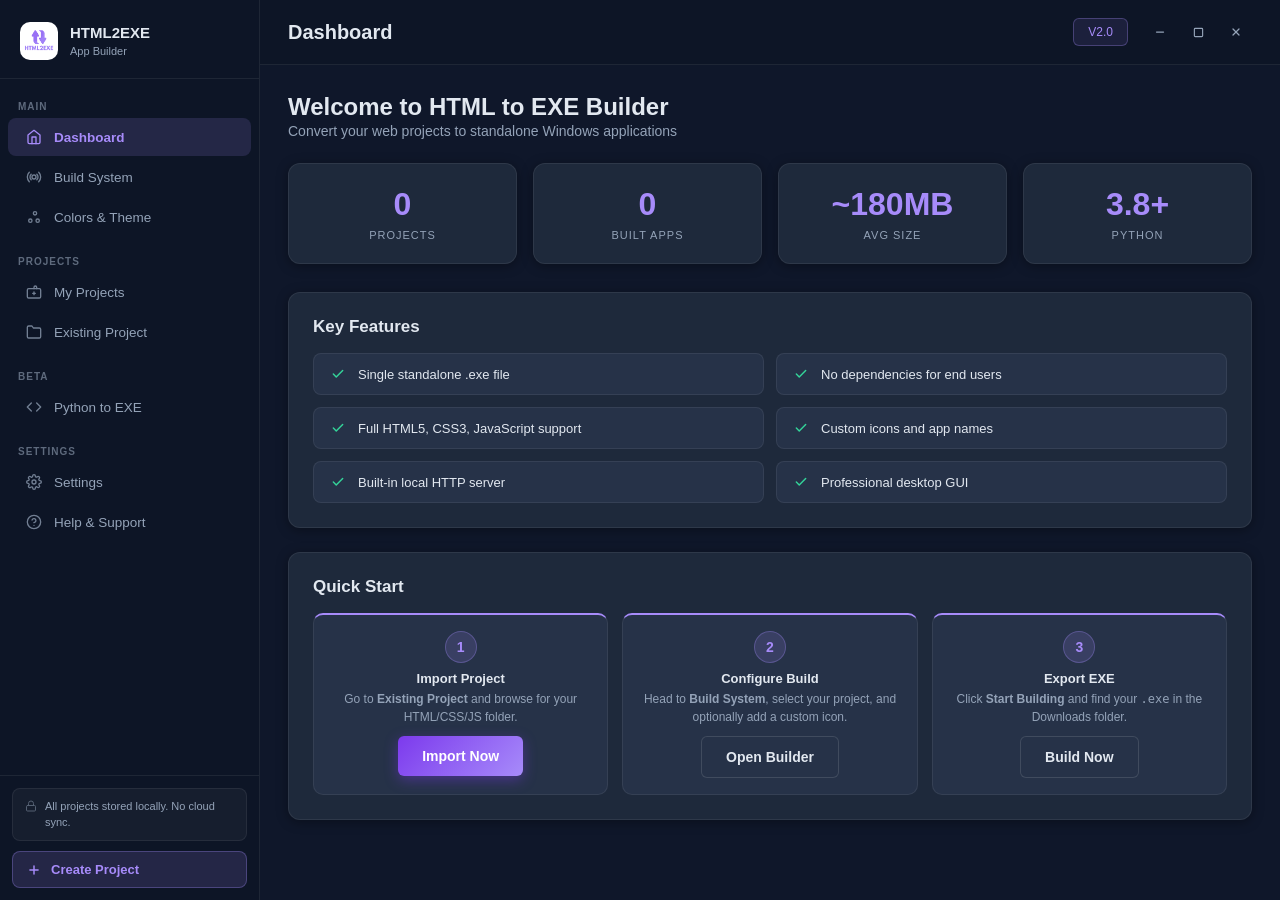
==== commit a9102d22: "Refactor code structure for improved readability and maintainability" ====
--- a/builder_ui/index.html
+++ b/builder_ui/index.html
@@ -21,6 +21,10 @@
         <aside class="sidebar">
             <div class="logo-section">
                 <img src="./assets/logo.png" alt="App Logo" class="app-logo" onerror="this.style.display='none'">
+                <div>
+                    <h1>HTML2EXE</h1>
+                    <span class="logo-subtitle">App Builder</span>
+                </div>
             </div>
             
             <nav class="nav-menu">
@@ -28,15 +32,15 @@
                 <div class="nav-section">
                     <div class="nav-section-title">MAIN</div>
                     <button class="nav-item active" data-page="dashboard">
-                        <span class="icon">▭</span>
+                        <span class="icon"><svg width="16" height="16" viewBox="0 0 24 24" fill="none" stroke="currentColor" stroke-width="2" stroke-linecap="round" stroke-linejoin="round"><path d="M3 9l9-7 9 7v11a2 2 0 0 1-2 2H5a2 2 0 0 1-2-2z"/><polyline points="9 22 9 12 15 12 15 22"/></svg></span>
                         <span>Dashboard</span>
                     </button>
                     <button class="nav-item" data-page="build">
-                        <span class="icon">⚙</span>
+                        <span class="icon"><svg width="16" height="16" viewBox="0 0 24 24" fill="none" stroke="currentColor" stroke-width="2" stroke-linecap="round" stroke-linejoin="round"><circle cx="12" cy="12" r="3"/><path d="M19.07 4.93a10 10 0 0 1 0 14.14M4.93 4.93a10 10 0 0 0 0 14.14"/><path d="M16.24 7.76a6 6 0 0 1 0 8.49M7.76 7.76a6 6 0 0 0 0 8.49"/></svg></span>
                         <span>Build System</span>
                     </button>
                     <button class="nav-item" data-page="colors">
-                        <span class="icon">◆</span>
+                        <span class="icon"><svg width="16" height="16" viewBox="0 0 24 24" fill="none" stroke="currentColor" stroke-width="2" stroke-linecap="round" stroke-linejoin="round"><circle cx="13.5" cy="6.5" r="2.5"/><circle cx="6.5" cy="17.5" r="2.5"/><circle cx="17.5" cy="17.5" r="2.5"/></svg></span>
                         <span>Colors & Theme</span>
                     </button>
                 </div>
@@ -45,11 +49,11 @@
                 <div class="nav-section">
                     <div class="nav-section-title">PROJECTS</div>
                     <button class="nav-item" data-page="projects">
-                        <span class="icon">▦</span>
+                        <span class="icon"><svg width="16" height="16" viewBox="0 0 24 24" fill="none" stroke="currentColor" stroke-width="2" stroke-linecap="round" stroke-linejoin="round"><rect x="2" y="7" width="20" height="14" rx="2"/><path d="M16 7V5a2 2 0 0 0-4 0v2"/><line x1="12" y1="12" x2="12" y2="16"/><line x1="10" y1="14" x2="14" y2="14"/></svg></span>
                         <span>My Projects</span>
                     </button>
                     <button class="nav-item" data-page="existing">
-                        <span class="icon">📁</span>
+                        <span class="icon"><svg width="16" height="16" viewBox="0 0 24 24" fill="none" stroke="currentColor" stroke-width="2" stroke-linecap="round" stroke-linejoin="round"><path d="M22 19a2 2 0 0 1-2 2H4a2 2 0 0 1-2-2V5a2 2 0 0 1 2-2h5l2 3h9a2 2 0 0 1 2 2z"/></svg></span>
                         <span>Existing Project</span>
                     </button>
                 </div>
@@ -58,7 +62,7 @@
                 <div class="nav-section">
                     <div class="nav-section-title">BETA</div>
                     <button class="nav-item" data-page="python-convert">
-                        <span class="icon">🚀</span>
+                        <span class="icon"><svg width="16" height="16" viewBox="0 0 24 24" fill="none" stroke="currentColor" stroke-width="2" stroke-linecap="round" stroke-linejoin="round"><polyline points="16 18 22 12 16 6"/><polyline points="8 6 2 12 8 18"/></svg></span>
                         <span>Python to EXE</span>
                     </button>
                 </div>
@@ -67,19 +71,23 @@
                 <div class="nav-section">
                     <div class="nav-section-title">SETTINGS</div>
                     <button class="nav-item" data-page="settings">
-                        <span class="icon">◐</span>
+                        <span class="icon"><svg width="16" height="16" viewBox="0 0 24 24" fill="none" stroke="currentColor" stroke-width="2" stroke-linecap="round" stroke-linejoin="round"><circle cx="12" cy="12" r="3"/><path d="M19.4 15a1.65 1.65 0 0 0 .33 1.82l.06.06a2 2 0 0 1-2.83 2.83l-.06-.06a1.65 1.65 0 0 0-1.82-.33 1.65 1.65 0 0 0-1 1.51V21a2 2 0 0 1-4 0v-.09A1.65 1.65 0 0 0 9 19.4a1.65 1.65 0 0 0-1.82.33l-.06.06a2 2 0 0 1-2.83-2.83l.06-.06A1.65 1.65 0 0 0 4.68 15a1.65 1.65 0 0 0-1.51-1H3a2 2 0 0 1 0-4h.09A1.65 1.65 0 0 0 4.6 9a1.65 1.65 0 0 0-.33-1.82l-.06-.06a2 2 0 0 1 2.83-2.83l.06.06A1.65 1.65 0 0 0 9 4.68a1.65 1.65 0 0 0 1-1.51V3a2 2 0 0 1 4 0v.09a1.65 1.65 0 0 0 1 1.51 1.65 1.65 0 0 0 1.82-.33l.06-.06a2 2 0 0 1 2.83 2.83l-.06.06A1.65 1.65 0 0 0 19.4 9a1.65 1.65 0 0 0 1.51 1H21a2 2 0 0 1 0 4h-.09a1.65 1.65 0 0 0-1.51 1z"/></svg></span>
                         <span>Settings</span>
                     </button>
                     <button class="nav-item" onclick="showHelp()">
-                        <span class="icon">ⓘ</span>
+                        <span class="icon"><svg width="16" height="16" viewBox="0 0 24 24" fill="none" stroke="currentColor" stroke-width="2" stroke-linecap="round" stroke-linejoin="round"><circle cx="12" cy="12" r="10"/><path d="M9.09 9a3 3 0 0 1 5.83 1c0 2-3 3-3 3"/><line x1="12" y1="17" x2="12.01" y2="17"/></svg></span>
                         <span>Help & Support</span>
                     </button>
                 </div>
             </nav>
             
             <div class="sidebar-footer">
+                <div class="sidebar-info-card">
+                    <span class="sidebar-info-icon"><svg width="12" height="12" viewBox="0 0 24 24" fill="none" stroke="currentColor" stroke-width="2" stroke-linecap="round" stroke-linejoin="round"><rect x="3" y="11" width="18" height="11" rx="2"/><path d="M7 11V7a5 5 0 0 1 10 0v4"/></svg></span>
+                    <p>All projects stored locally. No cloud sync.</p>
+                </div>
                 <button class="create-project-btn" onclick="goToPage('create')">
-                    <span class="icon">⊕</span>
+                    <span class="icon"><svg width="14" height="14" viewBox="0 0 24 24" fill="none" stroke="currentColor" stroke-width="2.5" stroke-linecap="round" stroke-linejoin="round"><line x1="12" y1="5" x2="12" y2="19"/><line x1="5" y1="12" x2="19" y2="12"/></svg></span>
                     <span>Create Project</span>
                 </button>
             </div>
@@ -90,22 +98,22 @@
             <!-- Header -->
             <header class="app-header">
                 <div class="header-left">
-                    <button class="menu-toggle" onclick="toggleSidebar()">☰</button>
+                    <button class="menu-toggle" onclick="toggleSidebar()"><svg width="18" height="18" viewBox="0 0 24 24" fill="none" stroke="currentColor" stroke-width="2" stroke-linecap="round" stroke-linejoin="round"><line x1="3" y1="6" x2="21" y2="6"/><line x1="3" y1="12" x2="21" y2="12"/><line x1="3" y1="18" x2="21" y2="18"/></svg></button>
                     <h2 id="pageTitle">Dashboard</h2>
                 </div>
                 <div class="header-right">
-                    <button class="version-btn">v1.0.0</button>
+                    <button class="version-btn">V2.0</button>
                     
                     <!-- Custom Window Controls (Frameless) -->
                     <div class="window-controls">
                         <button class="window-control-btn minimize-btn" onclick="minimizeWindow()" title="Minimize">
-                            <span>−</span>
+                            <svg width="12" height="12" viewBox="0 0 24 24" fill="none" stroke="currentColor" stroke-width="2.5" stroke-linecap="round"><line x1="5" y1="12" x2="19" y2="12"/></svg>
                         </button>
                         <button class="window-control-btn maximize-btn" onclick="maximizeWindow()" title="Maximize">
-                            <span>□</span>
+                            <svg width="11" height="11" viewBox="0 0 24 24" fill="none" stroke="currentColor" stroke-width="2.5" stroke-linecap="round" stroke-linejoin="round"><rect x="3" y="3" width="18" height="18" rx="2"/></svg>
                         </button>
                         <button class="window-control-btn close-btn" onclick="closeWindow()" title="Close">
-                            <span>✕</span>
+                            <svg width="12" height="12" viewBox="0 0 24 24" fill="none" stroke="currentColor" stroke-width="2.5" stroke-linecap="round"><line x1="18" y1="6" x2="6" y2="18"/><line x1="6" y1="6" x2="18" y2="18"/></svg>
                         </button>
                     </div>
                 </div>
@@ -134,7 +142,7 @@
                                 <div class="stat-label">Avg Size</div>
                             </div>
                             <div class="stat-card">
-                                <div class="stat-number">3.8+</div>
+                                <div class="stat-number" id="pythonVersion">3.8+</div>
                                 <div class="stat-label">Python</div>
                             </div>
                         </div>
@@ -143,28 +151,52 @@
                             <h3>Key Features</h3>
                             <div class="feature-list">
                                 <div class="feature-item">
-                                    <span class="feature-icon">✅</span>
+                                    <span class="feature-icon"><svg width="14" height="14" viewBox="0 0 24 24" fill="none" stroke="currentColor" stroke-width="2.5" stroke-linecap="round" stroke-linejoin="round"><polyline points="20 6 9 17 4 12"/></svg></span>
                                     <span>Single standalone .exe file</span>
                                 </div>
                                 <div class="feature-item">
-                                    <span class="feature-icon">✅</span>
+                                    <span class="feature-icon"><svg width="14" height="14" viewBox="0 0 24 24" fill="none" stroke="currentColor" stroke-width="2.5" stroke-linecap="round" stroke-linejoin="round"><polyline points="20 6 9 17 4 12"/></svg></span>
                                     <span>No dependencies for end users</span>
                                 </div>
                                 <div class="feature-item">
-                                    <span class="feature-icon">✅</span>
+                                    <span class="feature-icon"><svg width="14" height="14" viewBox="0 0 24 24" fill="none" stroke="currentColor" stroke-width="2.5" stroke-linecap="round" stroke-linejoin="round"><polyline points="20 6 9 17 4 12"/></svg></span>
                                     <span>Full HTML5, CSS3, JavaScript support</span>
                                 </div>
                                 <div class="feature-item">
-                                    <span class="feature-icon">✅</span>
+                                    <span class="feature-icon"><svg width="14" height="14" viewBox="0 0 24 24" fill="none" stroke="currentColor" stroke-width="2.5" stroke-linecap="round" stroke-linejoin="round"><polyline points="20 6 9 17 4 12"/></svg></span>
                                     <span>Custom icons and app names</span>
                                 </div>
                                 <div class="feature-item">
-                                    <span class="feature-icon">✅</span>
+                                    <span class="feature-icon"><svg width="14" height="14" viewBox="0 0 24 24" fill="none" stroke="currentColor" stroke-width="2.5" stroke-linecap="round" stroke-linejoin="round"><polyline points="20 6 9 17 4 12"/></svg></span>
                                     <span>Built-in local HTTP server</span>
                                 </div>
                                 <div class="feature-item">
-                                    <span class="feature-icon">✅</span>
+                                    <span class="feature-icon"><svg width="14" height="14" viewBox="0 0 24 24" fill="none" stroke="currentColor" stroke-width="2.5" stroke-linecap="round" stroke-linejoin="round"><polyline points="20 6 9 17 4 12"/></svg></span>
                                     <span>Professional desktop GUI</span>
+                                </div>
+                            </div>
+                        </div>
+
+                        <div class="quick-start-guide">
+                            <h3>Quick Start</h3>
+                            <div class="quick-start-steps">
+                                <div class="qs-step">
+                                    <div class="qs-step-num">1</div>
+                                    <h4>Import Project</h4>
+                                    <p>Go to <strong>Existing Project</strong> and browse for your HTML/CSS/JS folder.</p>
+                                    <button class="btn-primary" onclick="goToPage('existing')">Import Now</button>
+                                </div>
+                                <div class="qs-step">
+                                    <div class="qs-step-num">2</div>
+                                    <h4>Configure Build</h4>
+                                    <p>Head to <strong>Build System</strong>, select your project, and optionally add a custom icon.</p>
+                                    <button class="btn-secondary" onclick="goToPage('build')">Open Builder</button>
+                                </div>
+                                <div class="qs-step">
+                                    <div class="qs-step-num">3</div>
+                                    <h4>Export EXE</h4>
+                                    <p>Click <strong>Start Building</strong> and find your <code>.exe</code> in the Downloads folder.</p>
+                                    <button class="btn-secondary" onclick="goToPage('build')">Build Now</button>
                                 </div>
                             </div>
                         </div>
@@ -179,6 +211,10 @@
                             <button class="btn-primary" onclick="goToPage('existing')">+ New Project</button>
                         </div>
                         
+                        <div class="search-bar">
+                            <input type="text" id="projectSearch" placeholder="Search projects by name or type..." oninput="searchProjects(this.value)">
+                        </div>
+
                         <div class="filter-bar">
                             <button class="filter-btn active" onclick="filterProjects('all')">All</button>
                             <button class="filter-btn" onclick="filterProjects('recent')">Recent</button>
@@ -187,7 +223,7 @@
                         
                         <div id="projectsList" class="projects-grid">
                             <div class="empty-state">
-                                <div class="empty-icon">▦</div>
+                                <div class="empty-icon"><svg width="40" height="40" viewBox="0 0 24 24" fill="none" stroke="currentColor" stroke-width="1.5" stroke-linecap="round" stroke-linejoin="round"><rect x="2" y="7" width="20" height="14" rx="2"/><path d="M16 7V5a2 2 0 0 0-4 0v2"/></svg></div>
                                 <h3>No projects yet</h3>
                                 <p>Create your first project to get started</p>
                                 <button class="btn-primary" onclick="goToPage('create')">Create Project</button>
@@ -211,16 +247,16 @@
                             </div>
                             <div id="folderScanResult" class="folder-scan-result" style="display: none;">
                                 <div class="scan-success">
-                                    <span class="scan-icon">✓</span>
-                                    <div>
-                                        <strong id="foundFileName">index.html</strong>
-                                        <small id="foundFileCount">Found 5 files</small>
+                                    <span class="scan-icon"><svg width="15" height="15" viewBox="0 0 24 24" fill="none" stroke="currentColor" stroke-width="2.5" stroke-linecap="round" stroke-linejoin="round"><polyline points="20 6 9 17 4 12"/></svg></span>
+                                        <div>
+                                            <strong id="foundFileName">index.html</strong>
+                                            <small id="foundFileCount">Found 5 files</small>
                                     </div>
                                 </div>
                                 
                                 <!-- Project Analysis Section -->
                                 <div class="analysis-section">
-                                    <h4>📊 Project Analysis</h4>
+                                    <h4>Project Analysis</h4>
                                     
                                     <div class="analysis-item">
                                         <strong>Project Type:</strong>
@@ -279,22 +315,22 @@
                                 <label>Template</label>
                                 <div class="template-grid">
                                     <div class="template-card active" onclick="selectTemplate('blank')">
-                                        <div class="template-icon">▢</div>
+                                        <div class="template-icon"><svg width="22" height="22" viewBox="0 0 24 24" fill="none" stroke="currentColor" stroke-width="1.5" stroke-linecap="round" stroke-linejoin="round"><rect x="3" y="3" width="18" height="18" rx="2"/></svg></div>
                                         <div class="template-name">Blank</div>
                                         <div class="template-desc">Start from scratch</div>
                                     </div>
                                     <div class="template-card" onclick="selectTemplate('modern')">
-                                        <div class="template-icon">◆</div>
+                                        <div class="template-icon"><svg width="22" height="22" viewBox="0 0 24 24" fill="none" stroke="currentColor" stroke-width="1.5" stroke-linecap="round" stroke-linejoin="round"><polygon points="12 2 19 21 12 17 5 21"/></svg></div>
                                         <div class="template-name">Modern UI</div>
                                         <div class="template-desc">Beautiful design</div>
                                     </div>
                                     <div class="template-card" onclick="selectTemplate('dashboard')">
-                                        <div class="template-icon">▣</div>
+                                        <div class="template-icon"><svg width="22" height="22" viewBox="0 0 24 24" fill="none" stroke="currentColor" stroke-width="1.5" stroke-linecap="round" stroke-linejoin="round"><rect x="3" y="3" width="7" height="7"/><rect x="14" y="3" width="7" height="7"/><rect x="3" y="14" width="7" height="7"/><rect x="14" y="14" width="7" height="7"/></svg></div>
                                         <div class="template-name">Dashboard</div>
                                         <div class="template-desc">Data focused</div>
                                     </div>
                                     <div class="template-card" onclick="selectTemplate('calculator')">
-                                        <div class="template-icon">◯</div>
+                                        <div class="template-icon"><svg width="22" height="22" viewBox="0 0 24 24" fill="none" stroke="currentColor" stroke-width="1.5" stroke-linecap="round" stroke-linejoin="round"><rect x="4" y="2" width="16" height="20" rx="2"/><line x1="8" y1="6" x2="16" y2="6"/><line x1="8" y1="10" x2="16" y2="10"/><line x1="8" y1="14" x2="12" y2="14"/></svg></div>
                                         <div class="template-name">Calculator</div>
                                         <div class="template-desc">Functional app</div>
                                     </div>
@@ -322,7 +358,7 @@
 
                         <div class="existing-layout">
                             <div class="existing-card">
-                                <h3>📁 Import Project Folder</h3>
+                                <h3>Import Project Folder</h3>
                                 <p>Select the root folder of an existing web project (HTML/CSS/JS).</p>
                                 <div class="import-controls">
                                     <input type="text" id="existingFolderPath" placeholder="Select a folder containing your project..." readonly>
@@ -330,7 +366,7 @@
                                 </div>
                                 <div id="existingScanResult" class="folder-scan-result" style="display: none;">
                                     <div class="scan-success">
-                                        <span class="scan-icon">✓</span>
+                                        <span class="scan-icon"><svg width="15" height="15" viewBox="0 0 24 24" fill="none" stroke="currentColor" stroke-width="2.5" stroke-linecap="round" stroke-linejoin="round"><polyline points="20 6 9 17 4 12"/></svg></span>
                                         <div>
                                             <strong id="existingFoundFileName">index.html</strong>
                                             <small id="existingFoundFileCount">Found 0 files</small>
@@ -338,7 +374,7 @@
                                     </div>
 
                                     <div class="analysis-section">
-                                        <h4>📊 Project Analysis</h4>
+                                        <h4>Project Analysis</h4>
 
                                         <div class="analysis-item">
                                             <strong>Project Type:</strong>
@@ -424,7 +460,10 @@
                                 </div>
                                 <div class="form-group">
                                     <label for="buildIcon">Custom Icon (Optional)</label>
-                                    <input type="file" id="buildIcon" accept=".ico,.png">
+                                    <div class="icon-input-wrapper">
+                                        <input type="file" id="buildIcon" accept=".ico,.png">
+                                        <img id="buildIconPreview" class="icon-preview" style="display:none;" alt="Icon preview">
+                                    </div>
                                     <small>PNG or ICO format (PNG will be converted)</small>
                                 </div>
                             </div>
@@ -451,10 +490,12 @@
                             
                             <div class="form-actions">
                                 <button class="btn-primary btn-large" onclick="buildProject()">
-                                    ⚙️ Start Building
+                                    <svg width="15" height="15" viewBox="0 0 24 24" fill="none" stroke="currentColor" stroke-width="2" stroke-linecap="round" stroke-linejoin="round" style="margin-right:6px"><circle cx="12" cy="12" r="3"/><path d="M19.4 15a1.65 1.65 0 0 0 .33 1.82l.06.06a2 2 0 0 1-2.83 2.83l-.06-.06a1.65 1.65 0 0 0-1.82-.33 1.65 1.65 0 0 0-1 1.51V21a2 2 0 0 1-4 0v-.09A1.65 1.65 0 0 0 9 19.4a1.65 1.65 0 0 0-1.82.33l-.06.06a2 2 0 0 1-2.83-2.83l.06-.06A1.65 1.65 0 0 0 4.68 15a1.65 1.65 0 0 0-1.51-1H3a2 2 0 0 1 0-4h.09A1.65 1.65 0 0 0 4.6 9a1.65 1.65 0 0 0-.33-1.82l-.06-.06a2 2 0 0 1 2.83-2.83l.06.06A1.65 1.65 0 0 0 9 4.68a1.65 1.65 0 0 0 1-1.51V3a2 2 0 0 1 4 0v.09a1.65 1.65 0 0 0 1 1.51 1.65 1.65 0 0 0 1.82-.33l.06-.06a2 2 0 0 1 2.83 2.83l-.06.06A1.65 1.65 0 0 0 19.4 9a1.65 1.65 0 0 0 1.51 1H21a2 2 0 0 1 0 4h-.09a1.65 1.65 0 0 0-1.51 1z"/></svg>
+                                    Start Building
                                 </button>
                                 <button class="btn-secondary" onclick="testProject()">
-                                    🧪 Test Project First
+                                    <svg width="14" height="14" viewBox="0 0 24 24" fill="none" stroke="currentColor" stroke-width="2" stroke-linecap="round" stroke-linejoin="round" style="margin-right:6px"><polygon points="5 3 19 12 5 21 5 3"/></svg>
+                                    Test Project
                                 </button>
                             </div>
                         </div>
@@ -465,8 +506,10 @@
                             <div class="progress-bar">
                                 <div id="progressFill" class="progress-fill" style="width: 0%"></div>
                             </div>
+                            <div id="buildSteps" class="build-steps"></div>
                             <p id="buildStatus">Initializing build...</p>
                             <div id="buildLog" class="build-log"></div>
+                            <button id="openBuildOutputBtn" class="btn-secondary open-output-btn" style="display:none;" onclick="openOutputFolder('build')"><svg width="14" height="14" viewBox="0 0 24 24" fill="none" stroke="currentColor" stroke-width="2" stroke-linecap="round" stroke-linejoin="round" style="margin-right:6px"><path d="M22 19a2 2 0 0 1-2 2H4a2 2 0 0 1-2-2V5a2 2 0 0 1 2-2h5l2 3h9a2 2 0 0 1 2 2z"/></svg>Open Output Folder</button>
                         </div>
                     </div>
                 </div>
@@ -539,7 +582,7 @@
                         
                         <div class="settings-section">
                             <h3>Advanced</h3>
-                            <button class="btn-secondary" onclick="cleanCache()">🗑️ Clean Cache</button>
+                            <button class="btn-secondary" onclick="cleanCache()"><svg width="14" height="14" viewBox="0 0 24 24" fill="none" stroke="currentColor" stroke-width="2" stroke-linecap="round" stroke-linejoin="round" style="margin-right:6px"><polyline points="3 6 5 6 21 6"/><path d="M19 6l-1 14a2 2 0 0 1-2 2H8a2 2 0 0 1-2-2L5 6"/><path d="M10 11v6"/><path d="M14 11v6"/><path d="M9 6V4a1 1 0 0 1 1-1h4a1 1 0 0 1 1 1v2"/></svg>Clean Cache</button>
                             <button class="btn-secondary" onclick="resetSettings()">Reset to Defaults</button>
                             <button class="btn-secondary" onclick="openProjectsFolder()">Open Projects Folder</button>
                         </div>
@@ -555,14 +598,14 @@
                     <div class="page-content">
                         <div class="page-header">
                             <div>
-                                <h2>🚀 Python to EXE Converter <span class="beta-badge">BETA</span></h2>
+                                <h2>Python to EXE Converter <span class="beta-badge">BETA</span></h2>
                                 <p class="subtitle">Convert Python scripts and projects to standalone Windows executables</p>
                             </div>
                             <button class="btn-secondary" onclick="goToPage('settings')">Back to Settings</button>
                         </div>
 
                         <div class="python-converter-section">
-                            <h3>📁 Select Python Project</h3>
+                            <h3>Select Python Project</h3>
                             <p>Choose a Python file or project folder to convert to EXE</p>
                             <div class="import-controls">
                                 <input type="text" id="pythonProjectPath" placeholder="Select your Python project..." readonly>
@@ -571,7 +614,7 @@
 
                             <div id="pythonProjectInfo" style="display: none; margin-top: 20px;">
                                 <div class="scan-success">
-                                    <span class="scan-icon">✓</span>
+                                    <span class="scan-icon"><svg width="15" height="15" viewBox="0 0 24 24" fill="none" stroke="currentColor" stroke-width="2.5" stroke-linecap="round" stroke-linejoin="round"><polyline points="20 6 9 17 4 12"/></svg></span>
                                     <div>
                                         <strong id="pythonFileName">main.py</strong>
                                         <small id="pythonFileInfo">Python project detected</small>
@@ -581,7 +624,7 @@
                         </div>
 
                         <div class="python-converter-section">
-                            <h3>⚙️ Conversion Settings</h3>
+                            <h3>Conversion Settings</h3>
                             <div class="form-group">
                                 <label for="pythonExeName">Executable Name</label>
                                 <input type="text" id="pythonExeName" placeholder="MyApp" value="MyApp">
@@ -589,10 +632,13 @@
                             </div>
 
                             <div class="form-group">
-                                <label for="pythonExeIcon">Application Icon (Optional)</label>
-                                <input type="file" id="pythonExeIcon" accept=".ico,.png">
-                                <small>PNG or ICO format (PNG will be converted)</small>
-                            </div>
+                                    <label for="pythonExeIcon">Application Icon (Optional)</label>
+                                    <div class="icon-input-wrapper">
+                                        <input type="file" id="pythonExeIcon" accept=".ico,.png">
+                                        <img id="pythonIconPreview" class="icon-preview" style="display:none;" alt="Icon preview">
+                                    </div>
+                                    <small>PNG or ICO format (PNG will be converted)</small>
+                                </div>
 
                             <div class="python-options">
                                 <label class="checkbox">
@@ -611,7 +657,7 @@
                         </div>
 
                         <div class="python-converter-section">
-                            <h3>⚠️ Requirements</h3>
+                            <h3>Requirements</h3>
                             <ul class="requirements-list">
                                 <li>Python 3.8 or higher installed on your system</li>
                                 <li>PyInstaller will be used for compilation</li>
@@ -622,7 +668,8 @@
 
                         <div class="form-actions">
                             <button class="btn-primary btn-large" onclick="convertPythonToExe()">
-                                🔨 Start Conversion
+                                <svg width="15" height="15" viewBox="0 0 24 24" fill="none" stroke="currentColor" stroke-width="2" stroke-linecap="round" stroke-linejoin="round" style="margin-right:6px"><path d="M14.7 6.3a1 1 0 0 0 0 1.4l1.6 1.6a1 1 0 0 0 1.4 0l3.77-3.77a6 6 0 0 1-7.94 7.94l-6.91 6.91a2.12 2.12 0 0 1-3-3l6.91-6.91a6 6 0 0 1 7.94-7.94l-3.76 3.76z"/></svg>
+                                Start Conversion
                             </button>
                             <button class="btn-secondary" onclick="goToPage('settings')">Cancel</button>
                         </div>
@@ -633,8 +680,10 @@
                             <div class="progress-bar">
                                 <div id="pythonProgressFill" class="progress-fill" style="width: 0%"></div>
                             </div>
+                            <div id="pythonBuildSteps" class="build-steps"></div>
                             <p id="pythonConvertStatus">Initializing conversion...</p>
                             <div id="pythonConvertLog" class="build-log"></div>
+                            <button id="openPythonOutputBtn" class="btn-secondary open-output-btn" style="display:none;" onclick="openOutputFolder('python')"><svg width="14" height="14" viewBox="0 0 24 24" fill="none" stroke="currentColor" stroke-width="2" stroke-linecap="round" stroke-linejoin="round" style="margin-right:6px"><path d="M22 19a2 2 0 0 1-2 2H4a2 2 0 0 1-2-2V5a2 2 0 0 1 2-2h5l2 3h9a2 2 0 0 1 2 2z"/></svg>Open Output Folder</button>
                         </div>
                     </div>
                 </div>
@@ -648,7 +697,7 @@
         <div class="modal-content" onclick="event.stopPropagation()">
             <div class="modal-header">
                 <h2>Help & Documentation</h2>
-                <button class="modal-close" onclick="closeModal()">✕</button>
+                <button class="modal-close" onclick="closeModal()"><svg width="16" height="16" viewBox="0 0 24 24" fill="none" stroke="currentColor" stroke-width="2.5" stroke-linecap="round" stroke-linejoin="round"><line x1="18" y1="6" x2="6" y2="18"/><line x1="6" y1="6" x2="18" y2="18"/></svg></button>
             </div>
             <div class="modal-body">
                 <h3>Getting Started</h3>
@@ -685,5 +734,20 @@
     
     <script src="api.js"></script>
     <script src="script.js"></script>
+
+    <!-- Toast Container -->
+    <div id="toastContainer" class="toast-container"></div>
+
+    <!-- Custom Confirm Modal -->
+    <div id="confirmModal" class="confirm-modal-overlay" style="display:none;">
+        <div class="confirm-modal">
+            <p class="confirm-title" id="confirmTitle">Confirm</p>
+            <p class="confirm-message" id="confirmMessage"></p>
+            <div class="confirm-actions">
+                <button class="btn-secondary" id="confirmCancelBtn">Cancel</button>
+                <button class="btn-primary" id="confirmOkBtn">Confirm</button>
+            </div>
+        </div>
+    </div>
 </body>
 </html>
--- a/builder_ui/style.css
+++ b/builder_ui/style.css
@@ -1,19 +1,27 @@
 /* HTML to EXE Builder - Main Stylesheet */
 
 :root {
-    --primary: #DE1A1A;
-    --primary-dark: #B81515;
-    --secondary: #E8EBF7;
-    --accent: #DE1A1A;
-    --success: #51cf66;
-    --warning: #ffd700;
-    --danger: #ff6b6b;
-    --dark: #1a1a2e;
-    --light: #E8EBF7;
-    --gray: #6c757d;
-    --border: #e0e0e0;
-    --shadow: 0 2px 8px rgba(0, 0, 0, 0.1);
-    --shadow-lg: 0 10px 30px rgba(0, 0, 0, 0.2);
+    --primary: #a78bfa;
+    --primary-dark: #7c3aed;
+    --primary-glow: rgba(167, 139, 250, 0.25);
+    --secondary: #1e293b;
+    --accent: #a78bfa;
+    --success: #34d399;
+    --warning: #fbbf24;
+    --danger: #f87171;
+    --dark: #0f172a;
+    --sidebar-bg: #0d1526;
+    --card-bg: #1e293b;
+    --card-bg-2: #162032;
+    --surface: #263248;
+    --light: #f1f5f9;
+    --gray: #94a3b8;
+    --border: rgba(255,255,255,0.07);
+    --border-light: rgba(255,255,255,0.12);
+    --text: #e2e8f0;
+    --text-muted: #94a3b8;
+    --shadow: 0 2px 12px rgba(0, 0, 0, 0.35);
+    --shadow-lg: 0 8px 32px rgba(0, 0, 0, 0.5);
 }
 
 * {
@@ -26,8 +34,8 @@
     width: 100%;
     height: 100%;
     font-family: -apple-system, BlinkMacSystemFont, 'Segoe UI', Roboto, Oxygen, Ubuntu, Cantarell, sans-serif;
-    background: var(--light);
-    color: #333;
+    background: var(--dark);
+    color: var(--text);
 }
 
 /* Layout */
@@ -39,145 +47,188 @@
 
 /* Sidebar */
 .sidebar {
-    width: 280px;
-    background: var(--dark);
-    color: white;
+    width: 260px;
+    background: var(--sidebar-bg);
+    color: var(--text);
     display: flex;
     flex-direction: column;
-    box-shadow: var(--shadow-lg);
+    border-right: 1px solid var(--border);
     overflow-y: auto;
 }
 
 .logo-section {
-    padding: 25px 20px 20px 20px;
-    text-align: center;
-    border-bottom: 1px solid rgba(255, 255, 255, 0.1);
+    padding: 22px 20px 18px 20px;
+    border-bottom: 1px solid var(--border);
+    display: flex;
+    align-items: center;
+    gap: 12px;
 }
 
 .app-logo {
-    width: 100%;
-    max-width: 120px;
-    height: auto;
+    width: 38px;
+    height: 38px;
     display: block;
-    margin: 0 auto 12px;
+    border-radius: 10px;
 }
 
 .logo {
-    font-size: 40px;
-    margin-bottom: 12px;
-    color: var(--primary);
-    font-weight: 900;
-    letter-spacing: -2px;
-    text-shadow: 0 2px 4px rgba(0, 0, 0, 0.1);
+    font-size: 22px;
+    font-weight: 800;
+    color: var(--text);
+    letter-spacing: -0.5px;
 }
 
 .logo-section h1 {
-    font-size: 20px;
+    font-size: 15px;
+    font-weight: 700;
+    color: var(--text);
     margin: 0;
-    font-weight: 700;
-    color: white;
+}
+
+.logo-section .logo-subtitle {
+    font-size: 11px;
+    color: var(--text-muted);
+    font-weight: 400;
 }
 
 .nav-menu {
     flex: 1;
     display: flex;
     flex-direction: column;
-    padding: 15px 0;
+    padding: 12px 0;
+    gap: 2px;
+}
+
+.nav-section {
+    display: flex;
+    flex-direction: column;
+    gap: 2px;
+    margin-bottom: 8px;
+}
+
+.nav-section-title {
+    padding: 10px 18px 4px 18px;
+    font-size: 10px;
+    font-weight: 700;
+    color: rgba(148, 163, 184, 0.6);
+    text-transform: uppercase;
+    letter-spacing: 1px;
+}
+
+.nav-item {
+    display: flex;
+    align-items: center;
     gap: 10px;
-}
-
-.nav-section {
-    display: flex;
-    flex-direction: column;
-    gap: 5px;
-}
-
-.nav-section-title {
-    padding: 12px 20px 8px 20px;
-    font-size: 11px;
-    font-weight: 700;
-    color: rgba(255, 255, 255, 0.5);
-    text-transform: uppercase;
-    letter-spacing: 0.5px;
-}
-
-.nav-item {
-    display: flex;
-    align-items: center;
-    gap: 12px;
-    padding: 12px 20px;
+    padding: 9px 16px;
+    margin: 0 8px;
     border: none;
     background: none;
-    color: rgba(255, 255, 255, 0.7);
+    color: var(--text-muted);
     cursor: pointer;
-    font-size: 14px;
-    transition: all 0.3s ease;
+    font-size: 13.5px;
+    border-radius: 8px;
+    transition: all 0.2s ease;
+    font-weight: 500;
 }
 
 .nav-item:hover {
-    background: rgba(255, 255, 255, 0.1);
-    color: white;
+    background: rgba(255,255,255,0.06);
+    color: var(--text);
 }
 
 .nav-item.active {
-    background: linear-gradient(90deg, var(--primary), var(--secondary));
-    color: white;
-    border-left: 4px solid var(--accent);
+    background: rgba(167, 139, 250, 0.15);
+    color: var(--primary);
+    font-weight: 600;
 }
 
 .nav-item .icon {
-    font-size: 20px;
-    font-weight: bold;
-    color: rgba(255, 255, 255, 0.9);
-    text-shadow: 0 1px 3px rgba(0, 0, 0, 0.3);
+    width: 20px;
+    height: 20px;
     display: flex;
     align-items: center;
     justify-content: center;
-    width: 24px;
-    height: 24px;
+    flex-shrink: 0;
+    opacity: 0.75;
+}
+
+.nav-item:hover .icon,
+.nav-item.active .icon {
+    opacity: 1;
 }
 
 /* Generic Icon Styling */
 .icon {
-    font-weight: bold;
     display: inline-flex;
     align-items: center;
     justify-content: center;
+    flex-shrink: 0;
+}
+
+.icon svg {
+    display: block;
 }
 
 
 .sidebar-footer {
-    padding: 15px 12px;
-    border-top: 1px solid rgba(255, 255, 255, 0.1);
-    display: none;
+    padding: 12px;
+    border-top: 1px solid var(--border);
+    display: flex;
+    flex-direction: column;
+    gap: 10px;
+}
+
+.sidebar-info-card {
+    display: flex;
+    align-items: flex-start;
+    gap: 8px;
+    padding: 10px 12px;
+    background: rgba(255,255,255,0.04);
+    border: 1px solid var(--border);
+    border-radius: 8px;
+}
+
+.sidebar-info-icon {
+    display: flex;
+    align-items: center;
+    flex-shrink: 0;
+    margin-top: 1px;
+    opacity: 0.5;
+    color: var(--text-muted);
+}
+
+.sidebar-info-card p {
+    margin: 0;
+    font-size: 11px;
+    color: var(--text-muted);
+    line-height: 1.4;
 }
 
 .create-project-btn {
     width: 100%;
     display: flex;
     align-items: center;
-    gap: 12px;
-    padding: 12px 16px;
-    background: var(--primary);
-    color: white;
-    border: none;
-    border-radius: 6px;
-    font-size: 14px;
+    gap: 10px;
+    padding: 10px 14px;
+    background: rgba(167, 139, 250, 0.15);
+    color: var(--primary);
+    border: 1px solid rgba(167, 139, 250, 0.3);
+    border-radius: 8px;
+    font-size: 13px;
     font-weight: 600;
     cursor: pointer;
-    transition: all 0.3s ease;
-    box-shadow: 0 2px 8px rgba(222, 26, 26, 0.3);
+    transition: all 0.2s ease;
 }
 
 .create-project-btn:hover {
-    background: #B81515;
-    box-shadow: 0 4px 12px rgba(222, 26, 26, 0.5);
-    transform: translateY(-1px);
+    background: rgba(167, 139, 250, 0.25);
+    border-color: var(--primary);
 }
 
 .create-project-btn .icon {
-    font-size: 18px;
-    font-weight: bold;
+    display: flex;
+    align-items: center;
+    justify-content: center;
 }
 
 /* Main Content */
@@ -186,92 +237,92 @@
     display: flex;
     flex-direction: column;
     overflow: hidden;
+    background: var(--dark);
 }
 
 /* Header */
 .app-header {
-    padding: 20px 30px;
-    background: var(--light);
-    border-bottom: 2px solid var(--primary);
+    padding: 16px 28px;
+    background: var(--sidebar-bg);
+    border-bottom: 1px solid var(--border);
     display: flex;
     justify-content: space-between;
     align-items: center;
-    box-shadow: var(--shadow);
 }
 
 .header-left {
     display: flex;
     align-items: center;
-    gap: 20px;
+    gap: 16px;
 }
 
 .menu-toggle {
     background: none;
     border: none;
-    font-size: 24px;
+    font-size: 22px;
     cursor: pointer;
-    color: var(--primary);
+    color: var(--text-muted);
     display: none;
 }
 
 .header-left h2 {
-    font-size: 24px;
-    color: var(--dark);
+    font-size: 20px;
+    color: var(--text);
     margin: 0;
+    font-weight: 700;
 }
 
 .header-right {
     display: flex;
     align-items: center;
-    gap: 20px;
+    gap: 16px;
 }
 
 .version-btn {
-    padding: 8px 16px;
-    background: rgba(222, 26, 26, 0.1);
-    border: 1px solid var(--primary);
+    padding: 6px 14px;
+    background: rgba(167, 139, 250, 0.1);
+    border: 1px solid rgba(167, 139, 250, 0.3);
     border-radius: 6px;
     color: var(--primary);
     font-size: 12px;
     cursor: pointer;
-    transition: all 0.3s ease;
+    transition: all 0.2s ease;
 }
 
 .version-btn:hover {
-    background: rgba(222, 26, 26, 0.2);
+    background: rgba(167, 139, 250, 0.2);
 }
 
 /* Window Controls (Frameless) */
 .window-controls {
     display: flex;
-    gap: 8px;
+    gap: 6px;
     align-items: center;
     margin-left: auto;
 }
 
 .window-control-btn {
-    width: 36px;
-    height: 36px;
+    width: 32px;
+    height: 32px;
     border: none;
     background: transparent;
-    color: var(--dark);
-    font-size: 18px;
+    color: var(--text-muted);
+    font-size: 16px;
     cursor: pointer;
     display: flex;
     align-items: center;
     justify-content: center;
-    border-radius: 4px;
+    border-radius: 6px;
     transition: all 0.2s ease;
-    font-weight: bold;
 }
 
 .window-control-btn:hover {
-    background: rgba(222, 26, 26, 0.1);
-    color: var(--primary);
+    background: rgba(255,255,255,0.08);
+    color: var(--text);
 }
 
 .window-control-btn.close-btn:hover {
-    background: var(--primary);
+    background: var(--danger);
     color: white;
 }
 
@@ -286,16 +337,18 @@
     flex: 1;
     overflow-y: auto;
     padding: 0;
-    background: linear-gradient(135deg, rgba(232, 235, 247, 0.5) 0%, rgba(255, 255, 255, 0.8) 100%);
+    background: var(--dark);
 }
 
 .page {
     display: none;
-    animation: fadeIn 0.3s ease;
+    animation: fadeIn 0.25s ease;
 }
 
 .page.active {
     display: block;
+}
+    letter-spacing: 0.5px;
 }
 
 @keyframes fadeIn {
@@ -311,7 +364,7 @@
 
 .page-content {
     width: 100%;
-    padding: 30px;
+    padding: 28px;
     margin: 0 auto;
 }
 
@@ -319,14 +372,21 @@
     display: flex;
     justify-content: space-between;
     align-items: center;
-    margin-bottom: 30px;
-    padding-bottom: 20px;
-    border-bottom: 2px solid var(--border);
+    margin-bottom: 24px;
+    padding-bottom: 18px;
+    border-bottom: 1px solid var(--border);
 }
 
 .page-header h2 {
-    font-size: 28px;
-    color: var(--dark);
+    font-size: 24px;
+    color: var(--text);
+    font-weight: 700;
+}
+
+.page-header p, .subtitle {
+    color: var(--text-muted);
+    font-size: 14px;
+    margin-top: 2px;
 }
 
 /* Existing Project Page */
@@ -338,22 +398,23 @@
 }
 
 .existing-card {
-    background: white;
-    border-radius: 10px;
-    padding: 25px;
+    background: var(--card-bg);
+    border-radius: 12px;
+    padding: 24px;
     box-shadow: var(--shadow);
     border: 1px solid var(--border);
 }
 
 .existing-card h3 {
-    margin-bottom: 10px;
-    color: var(--dark);
-    font-size: 18px;
+    margin-bottom: 8px;
+    color: var(--text);
+    font-size: 16px;
+    font-weight: 600;
 }
 
 .existing-card p {
-    color: var(--gray);
-    margin-bottom: 15px;
+    color: var(--text-muted);
+    margin-bottom: 14px;
     font-size: 13px;
 }
 
@@ -363,60 +424,62 @@
 
 /* Dashboard */
 .subtitle {
-    font-size: 16px;
-    color: var(--gray);
-    margin-bottom: 30px;
+    font-size: 14px;
+    color: var(--text-muted);
+    margin-bottom: 24px;
 }
 
 .stats-grid {
     display: grid;
-    grid-template-columns: repeat(auto-fit, minmax(200px, 1fr));
-    gap: 20px;
-    margin-bottom: 40px;
+    grid-template-columns: repeat(auto-fit, minmax(180px, 1fr));
+    gap: 16px;
+    margin-bottom: 28px;
 }
 
 .stat-card {
-    background: var(--light);
-    border-radius: 10px;
-    padding: 25px;
+    background: var(--card-bg);
+    border-radius: 12px;
+    padding: 22px;
     text-align: center;
     box-shadow: var(--shadow);
-    transition: all 0.3s ease;
-    border-top: 3px solid var(--primary);
+    transition: all 0.2s ease;
+    border: 1px solid var(--border);
 }
 
 .stat-card:hover {
-    transform: translateY(-5px);
+    transform: translateY(-3px);
+    border-color: rgba(167,139,250,0.3);
     box-shadow: var(--shadow-lg);
 }
 
 .stat-number {
-    font-size: 36px;
+    font-size: 32px;
     font-weight: 700;
     color: var(--primary);
-    margin-bottom: 10px;
+    margin-bottom: 6px;
 }
 
 .stat-label {
-    font-size: 14px;
-    color: var(--gray);
+    font-size: 11px;
+    color: var(--text-muted);
     text-transform: uppercase;
     letter-spacing: 1px;
 }
 
 .quick-start {
-    background: var(--light);
-    border-radius: 10px;
-    padding: 30px;
-    margin-bottom: 30px;
+    background: var(--card-bg);
+    border-radius: 12px;
+    padding: 24px;
+    margin-bottom: 24px;
     box-shadow: var(--shadow);
-    border-top: 4px solid var(--primary);
+    border: 1px solid var(--border);
 }
 
 .quick-start h3 {
-    font-size: 20px;
-    margin-bottom: 20px;
-    color: var(--dark);
+    font-size: 17px;
+    margin-bottom: 18px;
+    color: var(--text);
+    font-weight: 600;
 }
 
 .steps {
@@ -426,72 +489,82 @@
 
 .step {
     display: grid;
-    grid-template-columns: 60px 1fr 180px;
-    gap: 20px;
-    align-items: center;
-    padding: 20px;
-    background: white;
-    border-radius: 8px;
-    border-left: 4px solid var(--primary);
-    box-shadow: var(--shadow);
+    grid-template-columns: 50px 1fr 160px;
+    gap: 16px;
+    align-items: center;
+    padding: 16px;
+    background: var(--surface);
+    border-radius: 10px;
+    border-left: 3px solid var(--primary);
 }
 
 .step-number {
-    width: 50px;
-    height: 50px;
-    background: var(--primary);
-    color: white;
+    width: 40px;
+    height: 40px;
+    background: rgba(167,139,250,0.15);
+    color: var(--primary);
+    border: 1px solid rgba(167,139,250,0.3);
     border-radius: 50%;
     display: flex;
     align-items: center;
     justify-content: center;
     font-weight: 700;
-    font-size: 20px;
+    font-size: 16px;
 }
 
 .step-content h4 {
-    margin-bottom: 5px;
-    color: var(--dark);
+    margin-bottom: 3px;
+    color: var(--text);
+    font-size: 14px;
+    font-weight: 600;
 }
 
 .step-content p {
-    font-size: 14px;
-    color: var(--gray);
+    font-size: 12px;
+    color: var(--text-muted);
 }
 
 .features {
-    background: white;
-    border-radius: 10px;
-    padding: 30px;
+    background: var(--card-bg);
+    border-radius: 12px;
+    padding: 24px;
     box-shadow: var(--shadow);
+    border: 1px solid var(--border);
 }
 
 .features h3 {
-    font-size: 20px;
-    margin-bottom: 20px;
-    color: var(--dark);
+    font-size: 17px;
+    margin-bottom: 16px;
+    color: var(--text);
+    font-weight: 600;
 }
 
 .feature-list {
     display: grid;
     grid-template-columns: repeat(2, 1fr);
-    gap: 15px;
+    gap: 12px;
 }
 
 .feature-item {
     display: flex;
     align-items: center;
-    gap: 12px;
-    padding: 12px;
-    border-radius: 6px;
-    background: var(--light);
+    gap: 10px;
+    padding: 10px 14px;
+    border-radius: 8px;
+    background: var(--surface);
+    border: 1px solid var(--border);
+    color: var(--text);
+    font-size: 13px;
 }
 
 .feature-icon {
-    font-size: 18px;
-    color: var(--primary);
-    font-weight: bold;
-    margin-right: 5px;
+    display: flex;
+    align-items: center;
+    justify-content: center;
+    width: 20px;
+    height: 20px;
+    color: var(--success);
+    flex-shrink: 0;
 }
 
 /* Projects */
@@ -502,13 +575,14 @@
 }
 
 .filter-btn {
-    padding: 10px 20px;
+    padding: 8px 18px;
     border: 1px solid var(--border);
-    background: white;
-    border-radius: 6px;
+    background: var(--card-bg);
+    border-radius: 8px;
     cursor: pointer;
-    font-size: 14px;
-    transition: all 0.3s ease;
+    font-size: 13px;
+    color: var(--text-muted);
+    transition: all 0.2s ease;
 }
 
 .filter-btn:hover {
@@ -517,9 +591,9 @@
 }
 
 .filter-btn.active {
-    background: var(--primary);
-    color: white;
-    border-color: var(--primary);
+    background: rgba(167,139,250,0.15);
+    color: var(--primary);
+    border-color: rgba(167,139,250,0.4);
 }
 
 .projects-grid {
@@ -529,16 +603,18 @@
 }
 
 .project-card {
-    background: white;
-    border-radius: 10px;
-    padding: 20px;
+    background: var(--card-bg);
+    border-radius: 12px;
+    padding: 18px;
     box-shadow: var(--shadow);
-    transition: all 0.3s ease;
+    transition: all 0.2s ease;
     cursor: pointer;
+    border: 1px solid var(--border);
 }
 
 .project-card:hover {
-    transform: translateY(-5px);
+    transform: translateY(-3px);
+    border-color: rgba(167,139,250,0.3);
     box-shadow: var(--shadow-lg);
 }
 
@@ -550,7 +626,13 @@
 }
 
 .project-icon {
-    font-size: 32px;
+    display: flex;
+    align-items: center;
+    justify-content: center;
+    width: 36px;
+    height: 36px;
+    color: var(--primary);
+    opacity: 0.85;
 }
 
 .project-menu {
@@ -558,26 +640,27 @@
     border: none;
     font-size: 18px;
     cursor: pointer;
-    color: var(--gray);
+    color: var(--text-muted);
 }
 
 .project-card h3 {
-    margin-bottom: 5px;
-    color: var(--dark);
+    margin-bottom: 4px;
+    color: var(--text);
+    font-size: 15px;
 }
 
 .project-card p {
-    font-size: 13px;
-    color: var(--gray);
-    margin-bottom: 15px;
+    font-size: 12px;
+    color: var(--text-muted);
+    margin-bottom: 12px;
 }
 
 .project-stats {
     display: flex;
     gap: 10px;
-    font-size: 12px;
-    color: var(--gray);
-    padding-top: 15px;
+    font-size: 11px;
+    color: var(--text-muted);
+    padding-top: 12px;
     border-top: 1px solid var(--border);
 }
 
@@ -588,44 +671,45 @@
 }
 
 .empty-icon {
-    font-size: 64px;
-    margin-bottom: 20px;
-    color: var(--primary);
-    opacity: 0.6;
-    font-weight: bold;
+    display: flex;
+    align-items: center;
+    justify-content: center;
+    margin: 0 auto 16px;
+    opacity: 0.35;
+    color: var(--text-muted);
 }
 
 .empty-state h3 {
-    margin-bottom: 10px;
-    color: var(--dark);
+    margin-bottom: 8px;
+    color: var(--text);
 }
 
 .empty-state p {
-    color: var(--gray);
-    margin-bottom: 20px;
+    color: var(--text-muted);
+    margin-bottom: 18px;
 }
 
 /* Forms */
 /* Import Section */
 .import-section {
-    background: var(--light);
-    border-radius: 10px;
-    padding: 25px;
-    margin-bottom: 20px;
-    border: 2px solid var(--primary);
+    background: var(--card-bg-2);
+    border-radius: 12px;
+    padding: 22px;
+    margin-bottom: 18px;
+    border: 1px solid rgba(167,139,250,0.25);
     box-shadow: var(--shadow);
 }
 
 .import-section h3 {
-    margin: 0 0 8px 0;
+    margin: 0 0 6px 0;
     color: var(--primary);
-    font-size: 16px;
-    font-weight: 700;
+    font-size: 15px;
+    font-weight: 600;
 }
 
 .import-section p {
-    margin: 0 0 15px 0;
-    color: var(--gray);
+    margin: 0 0 12px 0;
+    color: var(--text-muted);
     font-size: 13px;
 }
 
@@ -636,20 +720,20 @@
 
 .import-controls input {
     flex: 1;
-    padding: 12px 15px;
-    border: 1px solid var(--border);
-    border-radius: 6px;
-    background: white;
-    font-size: 14px;
-    color: var(--dark);
+    padding: 10px 14px;
+    border: 1px solid var(--border-light);
+    border-radius: 8px;
+    background: var(--surface);
+    font-size: 13px;
+    color: var(--text);
 }
 
 .folder-scan-result {
-    margin-top: 15px;
-    padding: 12px 15px;
-    background: rgba(81, 207, 102, 0.1);
-    border: 1px solid rgba(81, 207, 102, 0.3);
-    border-radius: 6px;
+    margin-top: 12px;
+    padding: 12px 14px;
+    background: rgba(52, 211, 153, 0.08);
+    border: 1px solid rgba(52, 211, 153, 0.25);
+    border-radius: 8px;
 }
 
 .scan-success {
@@ -659,36 +743,40 @@
 }
 
 .scan-icon {
-    font-size: 18px;
-    color: #51cf66;
-    font-weight: bold;
+    display: flex;
+    align-items: center;
+    justify-content: center;
+    width: 20px;
+    height: 20px;
+    color: var(--success);
+    flex-shrink: 0;
 }
 
 .scan-success strong {
     display: block;
-    color: var(--dark);
-    font-size: 14px;
+    color: var(--text);
+    font-size: 13px;
 }
 
 .scan-success small {
     display: block;
-    color: var(--gray);
+    color: var(--text-muted);
     font-size: 12px;
 }
 
 /* Analysis Section Styles */
 .analysis-section {
-    margin-top: 15px;
-    padding: 15px;
-    background: linear-gradient(135deg, rgba(102, 126, 234, 0.1) 0%, rgba(118, 75, 162, 0.05) 100%);
-    border: 1px solid rgba(102, 126, 234, 0.2);
-    border-radius: 6px;
+    margin-top: 14px;
+    padding: 14px;
+    background: rgba(167,139,250,0.06);
+    border: 1px solid rgba(167,139,250,0.18);
+    border-radius: 8px;
 }
 
 .analysis-section h4 {
-    margin: 0 0 12px 0;
-    color: var(--dark);
-    font-size: 14px;
+    margin: 0 0 10px 0;
+    color: var(--text);
+    font-size: 13px;
     font-weight: 600;
 }
 
@@ -705,7 +793,7 @@
 }
 
 .analysis-item strong {
-    color: var(--dark);
+    color: var(--text);
     font-size: 13px;
     display: block;
     margin-bottom: 6px;
@@ -738,9 +826,9 @@
 }
 
 .tag-framework {
-    background: rgba(222, 26, 26, 0.15);
-    color: #DE1A1A;
-    border: 1px solid rgba(222, 26, 26, 0.3);
+    background: rgba(167,139,250,0.15);
+    color: var(--primary);
+    border: 1px solid rgba(167,139,250,0.3);
 }
 
 .tag-tech {
@@ -776,36 +864,38 @@
 
 
 .create-form, .build-form {
-    background: var(--light);
-    border-radius: 10px;
-    padding: 30px;
+    background: var(--card-bg);
+    border-radius: 12px;
+    padding: 24px;
     box-shadow: var(--shadow);
     width: 100%;
-    border: 1px solid #ffd9d9;
+    border: 1px solid var(--border);
 }
 
 .form-group {
-    margin-bottom: 25px;
+    margin-bottom: 20px;
 }
 
 .form-group label {
     display: block;
-    margin-bottom: 8px;
-    font-weight: 600;
-    color: var(--dark);
-    font-size: 14px;
+    margin-bottom: 6px;
+    font-weight: 600;
+    color: var(--text);
+    font-size: 13px;
 }
 
 .form-group input,
 .form-group textarea,
 .form-group select {
     width: 100%;
-    padding: 12px 15px;
-    border: 1px solid var(--border);
-    border-radius: 6px;
-    font-size: 14px;
+    padding: 10px 14px;
+    border: 1px solid var(--border-light);
+    border-radius: 8px;
+    font-size: 13px;
     font-family: inherit;
-    transition: all 0.3s ease;
+    background: var(--surface);
+    color: var(--text);
+    transition: all 0.2s ease;
 }
 
 .form-group input:focus,
@@ -813,14 +903,14 @@
 .form-group select:focus {
     outline: none;
     border-color: var(--primary);
-    box-shadow: 0 0 0 3px rgba(222, 26, 26, 0.1);
+    box-shadow: 0 0 0 3px var(--primary-glow);
 }
 
 .form-group small {
     display: block;
-    margin-top: 5px;
+    margin-top: 4px;
     font-size: 12px;
-    color: var(--gray);
+    color: var(--text-muted);
 }
 
 .form-row {
@@ -836,41 +926,45 @@
 }
 
 .template-card {
-    padding: 20px;
-    border: 2px solid var(--border);
-    border-radius: 8px;
+    padding: 18px;
+    border: 1px solid var(--border);
+    border-radius: 10px;
     text-align: center;
     cursor: pointer;
-    transition: all 0.3s ease;
-    background: var(--light);
+    transition: all 0.2s ease;
+    background: var(--surface);
 }
 
 .template-card:hover {
-    border-color: var(--primary);
-    background: rgba(222, 26, 26, 0.05);
+    border-color: rgba(167,139,250,0.4);
+    background: rgba(167,139,250,0.08);
 }
 
 .template-card.active {
     border-color: var(--primary);
-    background: rgba(222, 26, 26, 0.1);
+    background: rgba(167,139,250,0.12);
 }
 
 .template-icon {
-    font-size: 36px;
-    margin-bottom: 10px;
+    display: flex;
+    align-items: center;
+    justify-content: center;
+    height: 36px;
+    margin-bottom: 8px;
     color: var(--primary);
-    font-weight: bold;
+    opacity: 0.85;
 }
 
 .template-name {
     font-weight: 600;
-    color: var(--dark);
-    margin-bottom: 5px;
+    color: var(--text);
+    margin-bottom: 4px;
+    font-size: 13px;
 }
 
 .template-desc {
-    font-size: 12px;
-    color: var(--gray);
+    font-size: 11px;
+    color: var(--text-muted);
 }
 
 .form-actions {
@@ -883,9 +977,10 @@
     display: flex;
     align-items: center;
     gap: 10px;
-    margin-bottom: 12px;
+    margin-bottom: 10px;
     cursor: pointer;
-    font-size: 14px;
+    font-size: 13px;
+    color: var(--text);
 }
 
 .checkbox input {
@@ -895,52 +990,57 @@
 }
 
 .build-options {
-    background: var(--light);
-    padding: 20px;
-    border-radius: 8px;
-    margin-bottom: 20px;
+    background: var(--card-bg);
+    padding: 18px;
+    border-radius: 10px;
+    margin-bottom: 18px;
+    border: 1px solid var(--border);
 }
 
 .build-options h3 {
-    margin-bottom: 15px;
-    color: var(--dark);
-    font-size: 16px;
+    margin-bottom: 12px;
+    color: var(--text);
+    font-size: 14px;
+    font-weight: 600;
 }
 
 .build-progress {
-    background: white;
-    border-radius: 10px;
-    padding: 25px;
-    margin-top: 30px;
+    background: var(--card-bg);
+    border-radius: 12px;
+    padding: 22px;
+    margin-top: 24px;
     box-shadow: var(--shadow);
+    border: 1px solid var(--border);
 }
 
 .progress-bar {
     width: 100%;
-    height: 8px;
-    background: var(--light);
-    border-radius: 4px;
+    height: 6px;
+    background: var(--surface);
+    border-radius: 3px;
     overflow: hidden;
-    margin: 20px 0;
+    margin: 16px 0;
 }
 
 .progress-fill {
     height: 100%;
-    background: linear-gradient(90deg, var(--primary), var(--secondary));
+    background: linear-gradient(90deg, var(--primary-dark), var(--primary));
     transition: width 0.3s ease;
+    border-radius: 3px;
 }
 
 .build-log {
-    background: #1e1e1e;
-    color: #00ff00;
-    padding: 15px;
-    border-radius: 6px;
+    background: #0a0f1a;
+    color: #7dd3fc;
+    padding: 14px;
+    border-radius: 8px;
     font-family: 'Courier New', monospace;
     font-size: 12px;
-    max-height: 300px;
+    max-height: 260px;
     overflow-y: auto;
-    margin-top: 15px;
-    line-height: 1.4;
+    margin-top: 14px;
+    line-height: 1.5;
+    border: 1px solid rgba(125, 211, 252, 0.1);
 }
 
 /* Buttons */
@@ -956,14 +1056,14 @@
 }
 
 .btn-primary {
-    background: linear-gradient(135deg, var(--primary), #B81515);
+    background: linear-gradient(135deg, var(--primary-dark), var(--primary));
     color: white;
-    box-shadow: 0 4px 15px rgba(222, 26, 26, 0.4);
+    box-shadow: 0 4px 14px rgba(124, 58, 237, 0.4);
 }
 
 .btn-primary:hover {
     transform: translateY(-2px);
-    box-shadow: 0 6px 20px rgba(222, 26, 26, 0.6);
+    box-shadow: 0 6px 20px rgba(124, 58, 237, 0.6);
 }
 
 .btn-primary:active {
@@ -971,13 +1071,15 @@
 }
 
 .btn-secondary {
-    background: white;
+    background: var(--surface);
+    color: var(--text);
+    border: 1px solid var(--border-light);
+}
+
+.btn-secondary:hover {
+    background: var(--card-bg-2);
+    border-color: var(--primary);
     color: var(--primary);
-    border: 2px solid var(--primary);
-}
-
-.btn-secondary:hover {
-    background: rgba(102, 126, 234, 0.1);
 }
 
 .btn-large {
@@ -998,16 +1100,16 @@
     display: flex;
     align-items: center;
     gap: 10px;
-    background: var(--light);
-    padding: 10px 15px;
-    border-radius: 6px;
-    border: 1px solid var(--border);
+    background: var(--card-bg);
+    padding: 10px 14px;
+    border-radius: 8px;
+    border: 1px solid var(--border-light);
 }
 
 .color-picker-wrapper label {
     font-size: 13px;
     font-weight: 600;
-    color: var(--dark);
+    color: var(--text);
     margin: 0;
     white-space: nowrap;
 }
@@ -1033,17 +1135,19 @@
 .color-controls input[type="text"] {
     flex: 1;
     min-width: 200px;
-    padding: 12px 15px;
-    border: 1px solid var(--border);
-    border-radius: 6px;
-    font-size: 14px;
-    transition: all 0.3s ease;
+    padding: 10px 14px;
+    border: 1px solid var(--border-light);
+    border-radius: 8px;
+    font-size: 13px;
+    background: var(--surface);
+    color: var(--text);
+    transition: all 0.2s ease;
 }
 
 .color-controls input[type="text"]:focus {
     outline: none;
     border-color: var(--primary);
-    box-shadow: 0 0 0 3px rgba(222, 26, 26, 0.1);
+    box-shadow: 0 0 0 3px var(--primary-glow);
 }
 
 .color-grid {
@@ -1053,13 +1157,13 @@
 }
 
 .color-card {
-    background: var(--light);
-    border-radius: 10px;
+    background: var(--card-bg);
+    border-radius: 12px;
     overflow: hidden;
     box-shadow: var(--shadow);
-    transition: all 0.3s ease;
+    transition: all 0.2s ease;
     cursor: pointer;
-    border: 1px solid #ffd9d9;
+    border: 1px solid var(--border);
 }
 
 .color-card:hover {
@@ -1085,28 +1189,29 @@
 }
 
 .color-info {
-    padding: 15px;
-    background: var(--light);
+    padding: 14px;
+    background: var(--card-bg);
 }
 
 .color-name {
     font-weight: 600;
-    color: var(--dark);
+    color: var(--text);
     margin-bottom: 8px;
     display: flex;
     justify-content: space-between;
     align-items: center;
+    font-size: 13px;
 }
 
 .color-hex {
     font-family: 'Courier New', monospace;
     color: var(--primary);
     font-weight: 700;
-    font-size: 14px;
-    padding: 6px 12px;
-    background: white;
-    border-radius: 4px;
-    border: 1px solid var(--border);
+    font-size: 13px;
+    padding: 4px 10px;
+    background: var(--surface);
+    border-radius: 6px;
+    border: 1px solid var(--border-light);
     cursor: pointer;
     transition: all 0.2s ease;
 }
@@ -1118,9 +1223,9 @@
 }
 
 .color-rgb {
-    font-size: 12px;
-    color: var(--gray);
-    margin-top: 5px;
+    font-size: 11px;
+    color: var(--text-muted);
+    margin-top: 4px;
     font-family: 'Courier New', monospace;
 }
 
@@ -1169,32 +1274,34 @@
 
 .empty-colors h3 {
     margin-bottom: 10px;
-    color: var(--dark);
+    color: var(--text);
 }
 
 .empty-colors p {
-    color: var(--gray);
+    color: var(--text-muted);
 }
 
 /* Settings */
 .settings-section {
-    background: white;
-    border-radius: 10px;
-    padding: 25px;
-    margin-bottom: 20px;
+    background: var(--card-bg);
+    border-radius: 12px;
+    padding: 22px;
+    margin-bottom: 18px;
     box-shadow: var(--shadow);
+    border: 1px solid var(--border);
 }
 
 .settings-section h3 {
-    margin-bottom: 20px;
-    color: var(--dark);
-    font-size: 16px;
+    margin-bottom: 18px;
+    color: var(--text);
+    font-size: 15px;
+    font-weight: 600;
 }
 
 .beta-section {
-    background: linear-gradient(135deg, rgba(222, 26, 26, 0.05) 0%, rgba(232, 235, 247, 0.8) 100%);
-    border: 2px solid var(--primary);
-    border-radius: 10px;
+    background: var(--card-bg-2);
+    border: 1px solid rgba(167,139,250,0.3);
+    border-radius: 12px;
 }
 
 .beta-header {
@@ -1220,30 +1327,30 @@
 
 .beta-header p {
     margin: 0;
-    color: var(--dark);
-    font-size: 14px;
-    opacity: 0.8;
+    color: var(--text-muted);
+    font-size: 13px;
 }
 
 .python-converter-section {
-    background: white;
-    border-radius: 10px;
-    padding: 25px;
-    margin-bottom: 20px;
+    background: var(--card-bg);
+    border-radius: 12px;
+    padding: 22px;
+    margin-bottom: 18px;
     box-shadow: var(--shadow);
+    border: 1px solid var(--border);
 }
 
 .python-converter-section h3 {
-    margin-bottom: 15px;
-    color: var(--dark);
-    font-size: 16px;
+    margin-bottom: 12px;
+    color: var(--text);
+    font-size: 15px;
     font-weight: 600;
 }
 
 .python-converter-section p {
-    margin-bottom: 15px;
-    color: var(--dark);
-    opacity: 0.8;
+    margin-bottom: 12px;
+    color: var(--text-muted);
+    font-size: 13px;
 }
 
 .python-options {
@@ -1259,11 +1366,12 @@
 }
 
 .requirements-list li {
-    padding: 10px 0;
+    padding: 8px 0;
     border-bottom: 1px solid var(--border);
-    color: var(--dark);
-    display: flex;
-    align-items: center;
+    color: var(--text-muted);
+    display: flex;
+    align-items: center;
+    font-size: 13px;
 }
 
 .requirements-list li:before {
@@ -1296,61 +1404,66 @@
 }
 
 .modal-content {
-    background: var(--light);
-    border-radius: 10px;
+    background: var(--card-bg);
+    border-radius: 14px;
     width: 90%;
     max-width: 600px;
     max-height: 80vh;
     overflow-y: auto;
     box-shadow: var(--shadow-lg);
-    border-top: 3px solid var(--primary);
+    border: 1px solid var(--border-light);
 }
 
 .modal-header {
     display: flex;
     justify-content: space-between;
     align-items: center;
-    padding: 25px;
-    border-bottom: 2px solid var(--primary);
-    background: linear-gradient(135deg, rgba(222, 26, 26, 0.05) 0%, rgba(232, 235, 247, 0.3) 100%);
+    padding: 20px 24px;
+    border-bottom: 1px solid var(--border);
 }
 
 .modal-header h2 {
     margin: 0;
-    color: var(--dark);
+    color: var(--text);
+    font-size: 17px;
+    font-weight: 700;
 }
 
 .modal-close {
     background: none;
     border: none;
-    font-size: 24px;
+    font-size: 22px;
     cursor: pointer;
-    color: var(--gray);
+    color: var(--text-muted);
 }
 
 .modal-body {
-    padding: 25px;
+    padding: 22px 24px;
 }
 
 .modal-body h3 {
-    margin: 20px 0 10px 0;
-    color: var(--dark);
+    margin: 16px 0 8px 0;
+    color: var(--text);
+    font-size: 15px;
 }
 
 .modal-body p {
     margin-bottom: 10px;
     line-height: 1.6;
-    color: #555;
+    color: var(--text-muted);
+    font-size: 13px;
 }
 
 .modal-body ul {
-    margin-left: 20px;
-    margin-bottom: 15px;
+    margin-left: 18px;
+    margin-bottom: 12px;
+    color: var(--text-muted);
+    font-size: 13px;
 }
 
 .modal-body ul li {
     margin-bottom: 8px;
-    color: #555;
+    color: var(--text-muted);
 }
 
 /* Project Analysis Modal Styles */
@@ -1360,7 +1473,7 @@
     left: 0;
     right: 0;
     bottom: 0;
-    background: rgba(0, 0, 0, 0.5);
+    background: rgba(0, 0, 0, 0.65);
     display: flex;
     align-items: center;
     justify-content: center;
@@ -1368,14 +1481,15 @@
 }
 
 .modal-content {
-    background: white;
-    border-radius: 10px;
+    background: var(--card-bg);
+    border-radius: 14px;
     box-shadow: var(--shadow-lg);
     max-width: 700px;
     width: 90%;
     max-height: 80vh;
     overflow-y: auto;
-    animation: slideUp 0.3s ease-out;
+    animation: slideUp 0.25s ease-out;
+    border: 1px solid var(--border-light);
 }
 
 @keyframes slideUp {
@@ -1393,21 +1507,21 @@
     display: flex;
     justify-content: space-between;
     align-items: center;
-    padding: 25px;
+    padding: 20px 24px;
     border-bottom: 1px solid var(--border);
 }
 
 .modal-header h2 {
     margin: 0;
-    color: var(--dark);
-    font-size: 24px;
+    color: var(--text);
+    font-size: 18px;
 }
 
 .modal-close {
     background: none;
     border: none;
-    font-size: 28px;
-    color: var(--gray);
+    font-size: 24px;
+    color: var(--text-muted);
     cursor: pointer;
     padding: 0;
     width: 32px;
@@ -1415,96 +1529,61 @@
     display: flex;
     align-items: center;
     justify-content: center;
-    border-radius: 50%;
+    border-radius: 6px;
     transition: all 0.2s;
 }
 
 .modal-close:hover {
-    background: rgba(0, 0, 0, 0.05);
-    color: var(--dark);
+    background: rgba(255,255,255,0.08);
+    color: var(--text);
 }
 
 .modal-body {
-    padding: 25px;
+    padding: 22px 24px;
 }
 
 .project-details {
-    margin-bottom: 20px;
+    margin-bottom: 18px;
 }
 
 .detail-group {
-    margin-bottom: 15px;
+    margin-bottom: 14px;
 }
 
 .detail-group label {
     display: block;
     font-weight: 600;
-    color: var(--dark);
-    margin-bottom: 6px;
-    font-size: 13px;
+    color: var(--text-muted);
+    margin-bottom: 4px;
+    font-size: 11px;
     text-transform: uppercase;
     letter-spacing: 0.5px;
 }
 
 .detail-group p {
-    color: #555;
+    color: var(--text);
     margin: 0;
     padding: 8px 12px;
-    background: rgba(0, 0, 0, 0.03);
-    border-radius: 4px;
-    font-size: 14px;
+    background: var(--surface);
+    border-radius: 6px;
+    font-size: 13px;
 }
 
 .path-text {
     font-family: 'Courier New', monospace;
     font-size: 12px !important;
     word-break: break-all;
-    background: var(--light) !important;
-    border: 1px solid var(--border) !important;
+    background: var(--surface) !important;
+    border: 1px solid var(--border-light) !important;
+    color: var(--text-muted) !important;
 }
 
 .modal-footer {
     display: flex;
     justify-content: flex-end;
     gap: 10px;
-    padding: 20px 25px;
+    padding: 16px 24px;
     border-top: 1px solid var(--border);
-}
-
-.project-tag {
-    display: inline-block;
-    padding: 4px 10px;
-    background: rgba(222, 26, 26, 0.1);
-    color: #DE1A1A;
-    border-radius: 4px;
-    font-size: 11px;
-    font-weight: 600;
-    margin-top: 8px;
-    margin-bottom: 8px;
-}
-
-.loading {
-    display: flex;
-    align-items: center;
-    justify-content: center;
-    height: 300px;
-    color: var(--gray);
-    font-size: 16px;
-}
-
-.modal-body pre {
-    background: var(--light);
-    padding: 15px;
-    border-radius: 6px;
-    overflow-x: auto;
-    font-size: 12px;
-    margin: 10px 0;
-}
-
-.modal-footer {
-    padding: 25px;
-    border-top: 1px solid var(--border);
-    text-align: right;
 }
 
 /* Scrollbar */
@@ -1518,12 +1597,12 @@
 }
 
 ::-webkit-scrollbar-thumb {
-    background: rgba(102, 126, 234, 0.3);
+    background: rgba(167, 139, 250, 0.3);
     border-radius: 4px;
 }
 
 ::-webkit-scrollbar-thumb:hover {
-    background: rgba(102, 126, 234, 0.5);
+    background: rgba(167, 139, 250, 0.5);
 }
 
 /* Responsive */
@@ -1594,7 +1673,7 @@
     left: 0;
     width: 100%;
     height: 100%;
-    background: rgba(26, 26, 46, 0.95);
+    background: rgba(13, 21, 38, 0.97);
     display: flex;
     justify-content: center;
     align-items: center;
@@ -1633,8 +1712,8 @@
     width: 60px;
     height: 60px;
     margin: 0 auto 30px;
-    border: 4px solid rgba(222, 26, 26, 0.2);
-    border-top: 4px solid #DE1A1A;
+    border: 3px solid rgba(167, 139, 250, 0.2);
+    border-top: 3px solid var(--primary);
     border-radius: 50%;
     animation: spin 1s linear infinite;
 }
@@ -1660,3 +1739,336 @@
     color: rgba(255, 255, 255, 0.8);
     margin: 0;
 }
+
+/* ============ Toast Notifications ============ */
+.toast-container {
+    position: fixed;
+    top: 20px;
+    right: 20px;
+    z-index: 99999;
+    display: flex;
+    flex-direction: column;
+    gap: 10px;
+    pointer-events: none;
+}
+
+.toast {
+    display: flex;
+    align-items: center;
+    gap: 12px;
+    padding: 14px 18px;
+    border-radius: 8px;
+    font-size: 14px;
+    font-weight: 500;
+    color: white;
+    box-shadow: 0 4px 16px rgba(0,0,0,0.2);
+    pointer-events: all;
+    animation: toastIn 0.35s cubic-bezier(0.21,1.02,0.73,1) forwards;
+    max-width: 360px;
+    min-width: 220px;
+    word-break: break-word;
+    cursor: pointer;
+}
+
+.toast.removing {
+    animation: toastOut 0.25s ease forwards;
+}
+
+.toast-icon {
+    font-size: 18px;
+    flex-shrink: 0;
+}
+
+.toast-success { background: linear-gradient(135deg, #2d9e5a, #27ae60); }
+.toast-error   { background: linear-gradient(135deg, #c0392b, #e74c3c); }
+.toast-warning { background: linear-gradient(135deg, #d68910, #f39c12); }
+.toast-info    { background: linear-gradient(135deg, #2471a3, #2980b9); }
+
+@keyframes toastIn {
+    from { opacity: 0; transform: translateX(60px); }
+    to   { opacity: 1; transform: translateX(0); }
+}
+
+@keyframes toastOut {
+    from { opacity: 1; transform: translateX(0); }
+    to   { opacity: 0; transform: translateX(60px); }
+}
+
+/* ============ Custom Confirm Modal ============ */
+.confirm-modal-overlay {
+    position: fixed;
+    top: 0; left: 0; right: 0; bottom: 0;
+    background: rgba(0,0,0,0.55);
+    display: flex;
+    align-items: center;
+    justify-content: center;
+    z-index: 99998;
+    animation: fadeIn 0.2s ease;
+}
+
+.confirm-modal {
+    background: var(--card-bg);
+    border-radius: 14px;
+    padding: 28px 24px 22px;
+    max-width: 420px;
+    width: 90%;
+    box-shadow: 0 20px 60px rgba(0,0,0,0.5);
+    border: 1px solid var(--border-light);
+    animation: slideUp 0.25s ease;
+}
+
+.confirm-title {
+    font-size: 16px;
+    font-weight: 700;
+    color: var(--text);
+    margin-bottom: 10px;
+}
+
+.confirm-message {
+    font-size: 13px;
+    color: var(--text-muted);
+    margin: 0 0 22px 0;
+    line-height: 1.6;
+}
+
+.confirm-actions {
+    display: flex;
+    justify-content: flex-end;
+    gap: 10px;
+}
+
+/* ============ Icon Preview ============ */
+.icon-input-wrapper {
+    display: flex;
+    align-items: center;
+    gap: 12px;
+    flex-wrap: wrap;
+}
+
+.icon-input-wrapper input[type="file"] {
+    flex: 1;
+    min-width: 0;
+}
+
+.icon-preview {
+    width: 40px;
+    height: 40px;
+    object-fit: contain;
+    border: 1px solid var(--border-light);
+    border-radius: 8px;
+    background: var(--surface);
+    padding: 2px;
+}
+
+/* ============ Project Search ============ */
+.search-bar {
+    margin-bottom: 16px;
+}
+
+.search-bar input {
+    width: 100%;
+    padding: 10px 16px 10px 40px;
+    border: 1px solid var(--border-light);
+    border-radius: 8px;
+    font-size: 13px;
+    background: var(--surface) url("data:image/svg+xml,%3Csvg xmlns='http://www.w3.org/2000/svg' width='15' height='15' fill='%2394a3b8' viewBox='0 0 16 16'%3E%3Cpath d='M11.742 10.344a6.5 6.5 0 1 0-1.397 1.398l3.85 3.85a1 1 0 0 0 1.415-1.415l-3.868-3.833zM12 6.5a5.5 5.5 0 1 1-11 0 5.5 5.5 0 0 1 11 0z'/%3E%3C/svg%3E") no-repeat 14px center;
+    color: var(--text);
+    transition: all 0.2s ease;
+}
+
+.search-bar input:focus {
+    outline: none;
+    border-color: var(--primary);
+    box-shadow: 0 0 0 3px var(--primary-glow);
+}
+
+/* ============ Project Built Badge ============ */
+.project-built-badge {
+    display: inline-flex;
+    align-items: center;
+    gap: 4px;
+    padding: 2px 8px;
+    background: rgba(52, 211, 153, 0.12);
+    color: var(--success);
+    border: 1px solid rgba(52,211,153,0.3);
+    border-radius: 4px;
+    font-size: 10px;
+    font-weight: 600;
+    margin-left: 6px;
+    vertical-align: middle;
+}
+
+/* ============ Build Steps ============ */
+.build-steps {
+    display: flex;
+    flex-direction: column;
+    gap: 8px;
+    margin: 16px 0;
+}
+
+.build-step {
+    display: flex;
+    align-items: center;
+    gap: 10px;
+    padding: 9px 14px;
+    border-radius: 8px;
+    font-size: 13px;
+    background: var(--surface);
+    color: var(--text-muted);
+    border: 1px solid var(--border);
+    transition: all 0.3s ease;
+}
+
+.build-step.active {
+    background: rgba(167,139,250,0.1);
+    color: var(--primary);
+    border-color: rgba(167,139,250,0.35);
+    font-weight: 600;
+}
+
+.build-step.done {
+    background: rgba(52,211,153,0.08);
+    color: var(--success);
+    border-color: rgba(52,211,153,0.3);
+}
+
+.build-step-dot {
+    width: 9px;
+    height: 9px;
+    border-radius: 50%;
+    background: var(--border-light);
+    flex-shrink: 0;
+    transition: all 0.3s;
+}
+
+.build-step.active .build-step-dot {
+    background: var(--primary);
+    box-shadow: 0 0 0 3px var(--primary-glow);
+}
+
+.build-step.done .build-step-dot {
+    background: var(--success);
+}
+
+/* ============ Project Menu Dropdown ============ */
+.project-card-header {
+    position: relative;
+}
+
+.project-menu-dropdown {
+    position: absolute;
+    top: 30px;
+    right: 0;
+    background: var(--card-bg);
+    border: 1px solid var(--border-light);
+    border-radius: 10px;
+    box-shadow: 0 8px 32px rgba(0,0,0,0.4);
+    z-index: 100;
+    min-width: 150px;
+    overflow: hidden;
+    animation: slideUp 0.15s ease;
+}
+
+.project-menu-dropdown button {
+    width: 100%;
+    display: flex;
+    align-items: center;
+    gap: 8px;
+    padding: 9px 14px;
+    border: none;
+    background: none;
+    font-size: 13px;
+    cursor: pointer;
+    text-align: left;
+    transition: background 0.2s;
+    color: var(--text);
+}
+
+.project-menu-dropdown button:hover {
+    background: var(--surface);
+}
+
+.project-menu-dropdown button.danger {
+    color: var(--danger);
+}
+
+.project-menu-dropdown button.danger:hover {
+    background: rgba(255,107,107,0.1);
+}
+
+/* ============ Quick Start Guide ============ */
+.quick-start-guide {
+    background: var(--card-bg);
+    border-radius: 12px;
+    padding: 24px;
+    margin-top: 24px;
+    box-shadow: var(--shadow);
+    border: 1px solid var(--border);
+}
+
+.quick-start-guide h3 {
+    font-size: 17px;
+    margin-bottom: 16px;
+    color: var(--text);
+    font-weight: 600;
+}
+
+.quick-start-steps {
+    display: grid;
+    grid-template-columns: repeat(3, 1fr);
+    gap: 14px;
+}
+
+.qs-step {
+    display: flex;
+    flex-direction: column;
+    align-items: center;
+    text-align: center;
+    padding: 16px 14px;
+    background: var(--surface);
+    border-radius: 10px;
+    border: 1px solid var(--border);
+    border-top: 2px solid var(--primary);
+    transition: transform 0.2s ease, box-shadow 0.2s ease;
+}
+
+.qs-step:hover {
+    transform: translateY(-3px);
+    box-shadow: var(--shadow);
+    border-color: rgba(167,139,250,0.35);
+}
+
+.qs-step-num {
+    width: 32px;
+    height: 32px;
+    background: rgba(167,139,250,0.15);
+    color: var(--primary);
+    border: 1px solid rgba(167,139,250,0.3);
+    border-radius: 50%;
+    display: flex;
+    align-items: center;
+    justify-content: center;
+    font-weight: 700;
+    font-size: 14px;
+    margin-bottom: 8px;
+}
+
+.qs-step h4 {
+    font-size: 13px;
+    font-weight: 700;
+    color: var(--text);
+    margin-bottom: 4px;
+}
+
+.qs-step p {
+    font-size: 12px;
+    color: var(--text-muted);
+    margin: 0 0 10px 0;
+    line-height: 1.5;
+}
+
+@media (max-width: 768px) {
+    .quick-start-steps {
+        grid-template-columns: 1fr;
+    }
+}
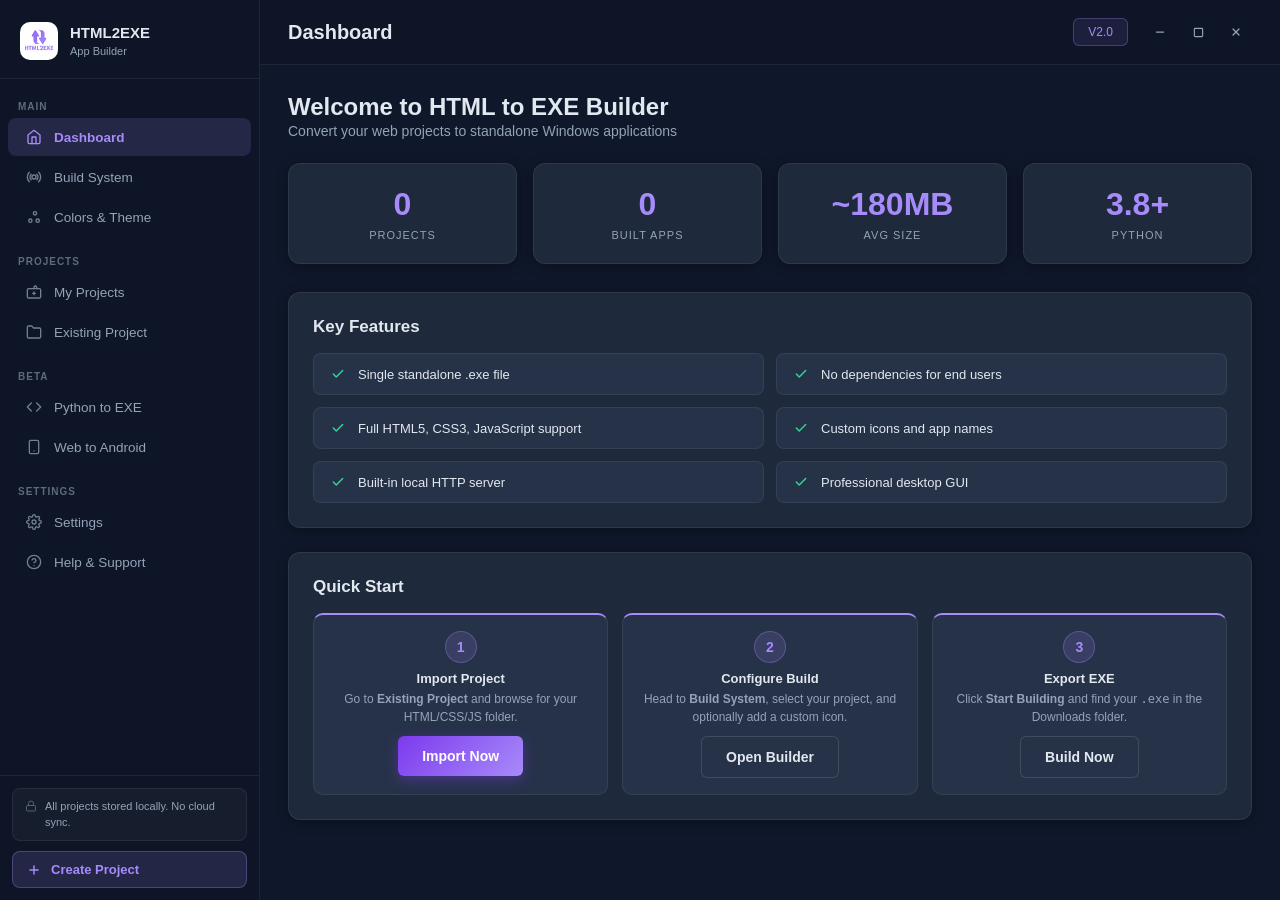
==== commit 90339b7a: "Adding Web To APK (Not Done Yet)" ====
--- a/builder_ui/index.html
+++ b/builder_ui/index.html
@@ -64,6 +64,10 @@
                     <button class="nav-item" data-page="python-convert">
                         <span class="icon"><svg width="16" height="16" viewBox="0 0 24 24" fill="none" stroke="currentColor" stroke-width="2" stroke-linecap="round" stroke-linejoin="round"><polyline points="16 18 22 12 16 6"/><polyline points="8 6 2 12 8 18"/></svg></span>
                         <span>Python to EXE</span>
+                    </button>
+                    <button class="nav-item" data-page="android">
+                        <span class="icon"><svg width="16" height="16" viewBox="0 0 24 24" fill="none" stroke="currentColor" stroke-width="2" stroke-linecap="round" stroke-linejoin="round"><rect x="5" y="2" width="14" height="20" rx="2"/><line x1="12" y1="18" x2="12.01" y2="18"/></svg></span>
+                        <span>Web to Android</span>
                     </button>
                 </div>
 
@@ -509,7 +513,10 @@
                             <div id="buildSteps" class="build-steps"></div>
                             <p id="buildStatus">Initializing build...</p>
                             <div id="buildLog" class="build-log"></div>
+                            <div class="log-actions">
                             <button id="openBuildOutputBtn" class="btn-secondary open-output-btn" style="display:none;" onclick="openOutputFolder('build')"><svg width="14" height="14" viewBox="0 0 24 24" fill="none" stroke="currentColor" stroke-width="2" stroke-linecap="round" stroke-linejoin="round" style="margin-right:6px"><path d="M22 19a2 2 0 0 1-2 2H4a2 2 0 0 1-2-2V5a2 2 0 0 1 2-2h5l2 3h9a2 2 0 0 1 2 2z"/></svg>Open Output Folder</button>
+                            <button class="btn-secondary copy-log-btn" onclick="copyLog('buildLog')"><svg width="14" height="14" viewBox="0 0 24 24" fill="none" stroke="currentColor" stroke-width="2" stroke-linecap="round" stroke-linejoin="round" style="margin-right:6px"><rect x="9" y="9" width="13" height="13" rx="2" ry="2"/><path d="M5 15H4a2 2 0 0 1-2-2V4a2 2 0 0 1 2-2h9a2 2 0 0 1 2 2v1"/></svg>Copy Output</button>
+                            </div>
                         </div>
                     </div>
                 </div>
@@ -683,11 +690,131 @@
                             <div id="pythonBuildSteps" class="build-steps"></div>
                             <p id="pythonConvertStatus">Initializing conversion...</p>
                             <div id="pythonConvertLog" class="build-log"></div>
+                            <div class="log-actions">
                             <button id="openPythonOutputBtn" class="btn-secondary open-output-btn" style="display:none;" onclick="openOutputFolder('python')"><svg width="14" height="14" viewBox="0 0 24 24" fill="none" stroke="currentColor" stroke-width="2" stroke-linecap="round" stroke-linejoin="round" style="margin-right:6px"><path d="M22 19a2 2 0 0 1-2 2H4a2 2 0 0 1-2-2V5a2 2 0 0 1 2-2h5l2 3h9a2 2 0 0 1 2 2z"/></svg>Open Output Folder</button>
-                        </div>
-                    </div>
-                </div>
-                
+                            <button class="btn-secondary copy-log-btn" onclick="copyLog('pythonConvertLog')"><svg width="14" height="14" viewBox="0 0 24 24" fill="none" stroke="currentColor" stroke-width="2" stroke-linecap="round" stroke-linejoin="round" style="margin-right:6px"><rect x="9" y="9" width="13" height="13" rx="2" ry="2"/><path d="M5 15H4a2 2 0 0 1-2-2V4a2 2 0 0 1 2-2h9a2 2 0 0 1 2 2v1"/></svg>Copy Output</button>
+                            </div>
+                        </div>
+                    </div>
+                </div>
+                
+                <!-- Web to Android Page -->
+                <div class="page" id="android-page">
+                    <div class="page-content">
+                        <div class="page-header">
+                            <div>
+                                <h2>Web to Android <span class="beta-badge">BETA</span></h2>
+                                <p class="subtitle">Convert HTML, React, Vue, Next.js, Angular, Svelte and more into Android APKs</p>
+                            </div>
+                        </div>
+
+                        <!-- Prerequisites Panel -->
+                        <div class="python-converter-section">
+                            <div style="display:flex; align-items:center; justify-content:space-between; margin-bottom:12px;">
+                                <h3>Prerequisites</h3>
+                                <button class="btn-secondary" style="padding:6px 14px; font-size:12px;" onclick="checkAndroidPrereqs()">Check Again</button>
+                            </div>
+                            <div class="prereq-list" id="prereqList">
+                                <div class="prereq-item">
+                                    <span class="prereq-label">Checking...</span>
+                                </div>
+                            </div>
+                            <p style="margin-top:12px; font-size:12px; color:var(--text-muted);">
+                                Requires <a href="https://adoptium.net" target="_blank" style="color:var(--primary);">JDK 17+</a>,
+                                <a href="https://developer.android.com/studio" target="_blank" style="color:var(--primary);">Android Studio</a> (with Android SDK, set <code style="background:var(--surface);padding:1px 5px;border-radius:3px;font-size:11px;">ANDROID_HOME</code>), and
+                                <a href="https://nodejs.org" target="_blank" style="color:var(--primary);">Node.js</a>.
+                            </p>
+                        </div>
+
+                        <!-- Source Selection -->
+                        <div class="python-converter-section">
+                            <h3>Web Project Source</h3>
+                            <div style="display:flex; gap:12px; margin-bottom:16px;">
+                                <label class="checkbox" style="flex:1; padding:10px 14px; background:var(--card-bg-2); border:1px solid var(--border); border-radius:8px; cursor:pointer;">
+                                    <input type="radio" name="androidSource" id="androidSourceProject" value="project" checked onchange="toggleAndroidSource()">
+                                    <span>Use existing project</span>
+                                </label>
+                                <label class="checkbox" style="flex:1; padding:10px 14px; background:var(--card-bg-2); border:1px solid var(--border); border-radius:8px; cursor:pointer;">
+                                    <input type="radio" name="androidSource" id="androidSourceFolder" value="folder" onchange="toggleAndroidSource()">
+                                    <span>Browse a folder</span>
+                                </label>
+                            </div>
+
+                            <div id="androidProjectSelect">
+                                <div class="form-group">
+                                    <label>Project</label>
+                                    <select id="androidProject" class="form-select">
+                                        <option value="">— Select a project —</option>
+                                    </select>
+                                </div>
+                            </div>
+
+                            <div id="androidFolderSelect" style="display:none;">
+                                <div class="form-group">
+                                    <label>Folder</label>
+                                    <div class="import-controls">
+                                        <input type="text" id="androidFolderPath" placeholder="Select your web project folder..." readonly>
+                                        <button class="btn-primary" onclick="browseAndroidFolder()">Browse</button>
+                                    </div>
+                                </div>
+                            </div>
+                        </div>
+
+                        <!-- App Settings -->
+                        <div class="python-converter-section">
+                            <h3>App Settings</h3>
+                            <div class="form-group">
+                                <label for="androidAppName">App Name</label>
+                                <input type="text" id="androidAppName" placeholder="My App" value="MyApp">
+                                <small>Display name on the device</small>
+                            </div>
+                            <div class="form-group">
+                                <label for="androidPackageName">Package Name</label>
+                                <input type="text" id="androidPackageName" placeholder="com.example.myapp" value="com.example.myapp">
+                                <small>Unique identifier — use reverse domain style (e.g. com.yourname.appname)</small>
+                            </div>
+                        </div>
+
+                        <!-- Info -->
+                        <div class="python-converter-section">
+                            <h3>What to expect</h3>
+                            <ul class="requirements-list">
+                                <li>React, Vue, Angular, Next.js, Svelte, Nuxt and plain HTML are all supported</li>
+                                <li>Source projects (with <code style="font-size:11px;">src/</code> folder) are auto-built with <code style="font-size:11px;">npm run build</code></li>
+                                <li>First build may take <strong>5–10 minutes</strong> — Gradle downloads Android dependencies (~500 MB)</li>
+                                <li>Subsequent builds are fast (~30 seconds)</li>
+                                <li>Output: a <strong>debug APK</strong> saved to your Downloads folder</li>
+                            </ul>
+                        </div>
+
+                        <div class="form-actions">
+                            <button class="btn-primary btn-large" id="buildAndroidBtn" onclick="buildAndroid()">
+                                <svg width="15" height="15" viewBox="0 0 24 24" fill="none" stroke="currentColor" stroke-width="2" stroke-linecap="round" stroke-linejoin="round" style="margin-right:6px"><rect x="5" y="2" width="14" height="20" rx="2"/><line x1="12" y1="18" x2="12.01" y2="18"/></svg>
+                                Build APK
+                            </button>
+                        </div>
+
+                        <!-- Build Progress -->
+                        <div id="androidBuildProgress" class="build-progress" style="display:none;">
+                            <h3>Build Progress</h3>
+                            <div class="progress-bar">
+                                <div id="androidProgressFill" class="progress-fill" style="width:0%"></div>
+                            </div>
+                            <div id="androidBuildSteps" class="build-steps"></div>
+                            <p id="androidBuildStatus">Initializing...</p>
+                            <div id="androidBuildLog" class="build-log"></div>
+                            <div class="log-actions">
+                            <button id="openAndroidOutputBtn" class="btn-secondary open-output-btn" style="display:none;" onclick="openAndroidOutputFolder()">
+                                <svg width="14" height="14" viewBox="0 0 24 24" fill="none" stroke="currentColor" stroke-width="2" stroke-linecap="round" stroke-linejoin="round" style="margin-right:6px"><path d="M22 19a2 2 0 0 1-2 2H4a2 2 0 0 1-2-2V5a2 2 0 0 1 2-2h5l2 3h9a2 2 0 0 1 2 2z"/></svg>
+                                Open APK Folder
+                            </button>
+                            <button class="btn-secondary copy-log-btn" onclick="copyLog('androidBuildLog')"><svg width="14" height="14" viewBox="0 0 24 24" fill="none" stroke="currentColor" stroke-width="2" stroke-linecap="round" stroke-linejoin="round" style="margin-right:6px"><rect x="9" y="9" width="13" height="13" rx="2" ry="2"/><path d="M5 15H4a2 2 0 0 1-2-2V4a2 2 0 0 1 2-2h9a2 2 0 0 1 2 2v1"/></svg>Copy Output</button>
+                            </div>
+                        </div>
+
+                    </div>
+                </div>
+
             </div>
         </main>
     </div>
--- a/builder_ui/style.css
+++ b/builder_ui/style.css
@@ -1043,6 +1043,32 @@
     border: 1px solid rgba(125, 211, 252, 0.1);
 }
 
+.log-actions {
+    display: flex;
+    gap: 10px;
+    margin-top: 10px;
+    flex-wrap: wrap;
+}
+
+.copy-log-btn {
+    display: flex;
+    align-items: center;
+    padding: 7px 14px !important;
+    font-size: 12px !important;
+}
+
+.copy-log-btn.copied {
+    color: #4ade80 !important;
+    border-color: #4ade80 !important;
+}
+
+.log-actions .open-output-btn {
+    display: flex;
+    align-items: center;
+    padding: 7px 14px !important;
+    font-size: 12px !important;
+}
+
 /* Buttons */
 .btn-primary,
 .btn-secondary {
@@ -1383,6 +1409,74 @@
 
 .requirements-list li:last-child {
     border-bottom: none;
+}
+
+/* Prerequisites Panel (Web to Android) */
+.prereq-list {
+    display: flex;
+    flex-direction: column;
+    gap: 8px;
+}
+
+.prereq-item {
+    display: flex;
+    align-items: center;
+    gap: 10px;
+    padding: 10px 14px;
+    background: var(--card-bg-2);
+    border: 1px solid var(--border);
+    border-radius: 8px;
+    font-size: 13px;
+}
+
+.prereq-status {
+    display: flex;
+    align-items: center;
+    justify-content: center;
+    width: 22px;
+    height: 22px;
+    border-radius: 50%;
+    flex-shrink: 0;
+}
+
+.prereq-ok {
+    background: rgba(52, 211, 153, 0.15);
+    color: var(--success);
+}
+
+.prereq-fail {
+    background: rgba(239, 68, 68, 0.15);
+    color: var(--danger);
+}
+
+.prereq-label {
+    font-weight: 500;
+    color: var(--text);
+    min-width: 120px;
+}
+
+.prereq-detail {
+    color: var(--text-muted);
+    font-size: 12px;
+    flex: 1;
+    overflow: hidden;
+    text-overflow: ellipsis;
+    white-space: nowrap;
+}
+
+.prereq-link {
+    color: var(--primary);
+    font-size: 12px;
+    text-decoration: none;
+    padding: 2px 8px;
+    border: 1px solid var(--primary);
+    border-radius: 4px;
+    white-space: nowrap;
+    flex-shrink: 0;
+}
+
+.prereq-link:hover {
+    background: rgba(167, 139, 250, 0.12);
 }
 
 /* Modal */
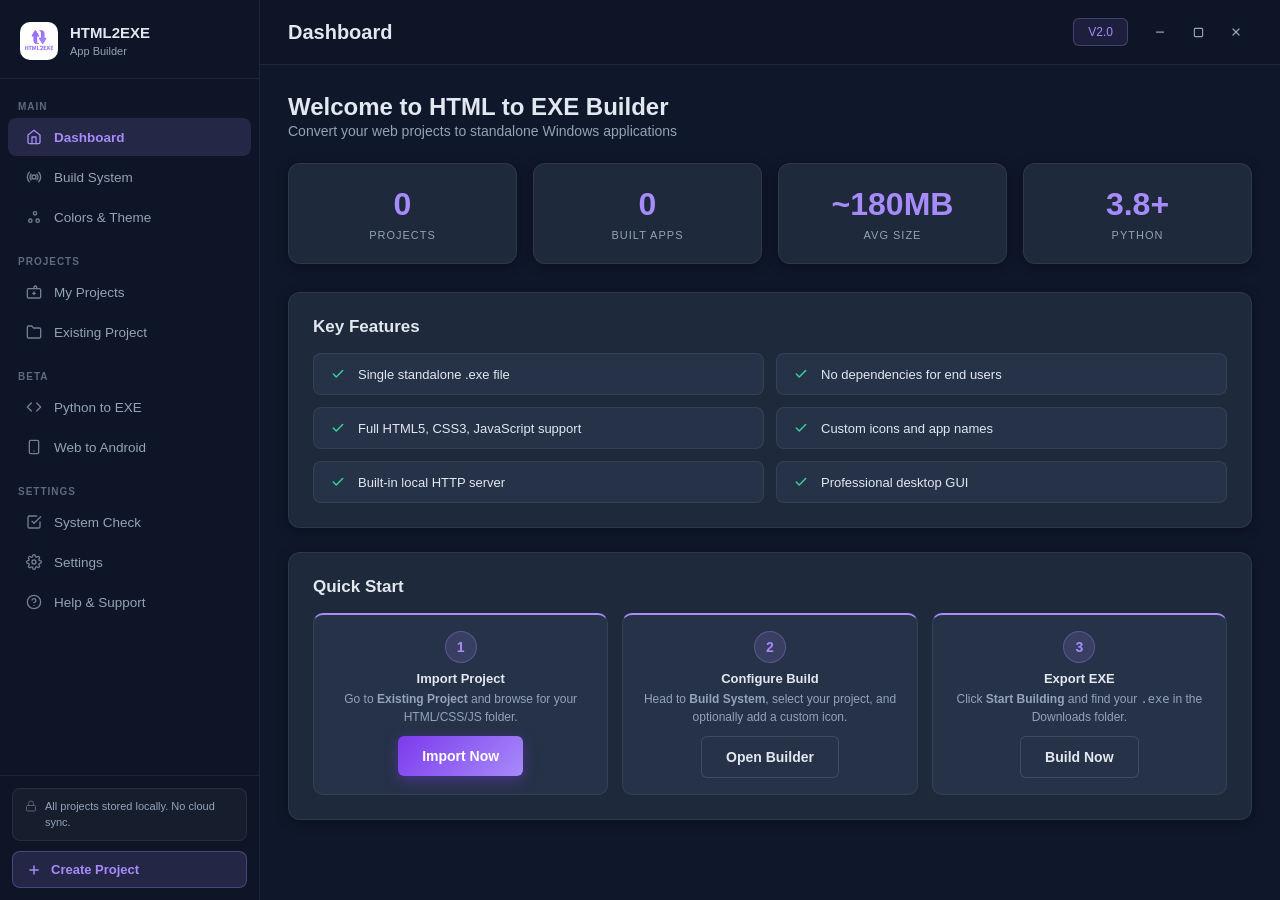
==== commit 0d83a832: "Phase 1-3 WIP: background jobs, recipes, launcher, PHP runtime, system check Co-Authored-By: Claude " ====
--- a/builder_ui/index.html
+++ b/builder_ui/index.html
@@ -74,6 +74,10 @@
                 <!-- Settings Section -->
                 <div class="nav-section">
                     <div class="nav-section-title">SETTINGS</div>
+                    <button class="nav-item" data-page="system-check">
+                        <span class="icon"><svg width="16" height="16" viewBox="0 0 24 24" fill="none" stroke="currentColor" stroke-width="2" stroke-linecap="round" stroke-linejoin="round"><polyline points="9 11 12 14 22 4"/><path d="M21 12v7a2 2 0 0 1-2 2H5a2 2 0 0 1-2-2V5a2 2 0 0 1 2-2h11"/></svg></span>
+                        <span>System Check</span>
+                    </button>
                     <button class="nav-item" data-page="settings">
                         <span class="icon"><svg width="16" height="16" viewBox="0 0 24 24" fill="none" stroke="currentColor" stroke-width="2" stroke-linecap="round" stroke-linejoin="round"><circle cx="12" cy="12" r="3"/><path d="M19.4 15a1.65 1.65 0 0 0 .33 1.82l.06.06a2 2 0 0 1-2.83 2.83l-.06-.06a1.65 1.65 0 0 0-1.82-.33 1.65 1.65 0 0 0-1 1.51V21a2 2 0 0 1-4 0v-.09A1.65 1.65 0 0 0 9 19.4a1.65 1.65 0 0 0-1.82.33l-.06.06a2 2 0 0 1-2.83-2.83l.06-.06A1.65 1.65 0 0 0 4.68 15a1.65 1.65 0 0 0-1.51-1H3a2 2 0 0 1 0-4h.09A1.65 1.65 0 0 0 4.6 9a1.65 1.65 0 0 0-.33-1.82l-.06-.06a2 2 0 0 1 2.83-2.83l.06.06A1.65 1.65 0 0 0 9 4.68a1.65 1.65 0 0 0 1-1.51V3a2 2 0 0 1 4 0v.09a1.65 1.65 0 0 0 1 1.51 1.65 1.65 0 0 0 1.82-.33l.06-.06a2 2 0 0 1 2.83 2.83l-.06.06A1.65 1.65 0 0 0 19.4 9a1.65 1.65 0 0 0 1.51 1H21a2 2 0 0 1 0 4h-.09a1.65 1.65 0 0 0-1.51 1z"/></svg></span>
                         <span>Settings</span>
@@ -514,6 +518,7 @@
                             <p id="buildStatus">Initializing build...</p>
                             <div id="buildLog" class="build-log"></div>
                             <div class="log-actions">
+                            <button class="btn-secondary cancel-job-btn" style="display:none;" onclick="cancelCurrentJob()">Cancel build</button>
                             <button id="openBuildOutputBtn" class="btn-secondary open-output-btn" style="display:none;" onclick="openOutputFolder('build')"><svg width="14" height="14" viewBox="0 0 24 24" fill="none" stroke="currentColor" stroke-width="2" stroke-linecap="round" stroke-linejoin="round" style="margin-right:6px"><path d="M22 19a2 2 0 0 1-2 2H4a2 2 0 0 1-2-2V5a2 2 0 0 1 2-2h5l2 3h9a2 2 0 0 1 2 2z"/></svg>Open Output Folder</button>
                             <button class="btn-secondary copy-log-btn" onclick="copyLog('buildLog')"><svg width="14" height="14" viewBox="0 0 24 24" fill="none" stroke="currentColor" stroke-width="2" stroke-linecap="round" stroke-linejoin="round" style="margin-right:6px"><rect x="9" y="9" width="13" height="13" rx="2" ry="2"/><path d="M5 15H4a2 2 0 0 1-2-2V4a2 2 0 0 1 2-2h9a2 2 0 0 1 2 2v1"/></svg>Copy Output</button>
                             </div>
@@ -544,6 +549,24 @@
                 </div>
                 
                 <!-- Settings Page -->
+                <div class="page" id="system-check-page">
+                    <div class="page-content">
+                        <div class="page-header">
+                            <h2>System Check</h2>
+                            <button class="btn-secondary" onclick="loadSystemCheck()">Check again</button>
+                        </div>
+                        <p class="page-intro">What this PC has installed, and which features each tool unlocks.</p>
+                        <div class="settings-section">
+                            <h3>Tools</h3>
+                            <div id="systemCheckList" class="check-list"></div>
+                        </div>
+                        <div class="settings-section">
+                            <h3>Project types</h3>
+                            <div id="supportMatrix" class="matrix"></div>
+                        </div>
+                    </div>
+                </div>
+
                 <div class="page" id="settings-page">
                     <div class="page-content">
                         <h2>Settings</h2>
@@ -860,6 +883,7 @@
     </div>
     
     <script src="api.js"></script>
+    <script src="jobs.js"></script>
     <script src="script.js"></script>
 
     <!-- Toast Container -->
--- a/builder_ui/style.css
+++ b/builder_ui/style.css
@@ -2166,3 +2166,21 @@
         grid-template-columns: 1fr;
     }
 }
+
+/* ---- System check + support matrix ---- */
+.page-intro { color: var(--text-secondary, #94a3b8); margin: 4px 0 18px; }
+.check-list, .matrix { display: flex; flex-direction: column; gap: 8px; }
+.check-row { display: flex; gap: 14px; align-items: flex-start; padding: 12px 14px;
+    background: rgba(255,255,255,0.03); border: 1px solid rgba(148,163,184,0.18); border-radius: 10px; }
+.check-dot { flex: 0 0 64px; text-align: center; font-size: 12px; font-weight: 600; padding: 3px 0; border-radius: 999px; }
+.check-row.ok .check-dot { background: rgba(34,197,94,0.16); color: #86efac; }
+.check-row.missing .check-dot { background: rgba(248,113,113,0.16); color: #fca5a5; }
+.check-body { display: flex; flex-direction: column; gap: 2px; min-width: 0; }
+.check-body span { color: #cbd5e1; font-size: 13px; }
+.check-body small { color: #94a3b8; font-size: 12px; overflow-wrap: anywhere; }
+.matrix-row { display: flex; justify-content: space-between; align-items: center; gap: 12px; padding: 10px 14px;
+    background: rgba(255,255,255,0.03); border-radius: 8px; }
+.support-badge { font-size: 12px; font-weight: 600; padding: 3px 10px; border-radius: 999px; white-space: nowrap; }
+.support-badge.supported { background: rgba(34,197,94,0.16); color: #86efac; }
+.support-badge.experimental { background: rgba(250,204,21,0.16); color: #fde68a; }
+.cancel-job-btn { margin-right: 8px; }
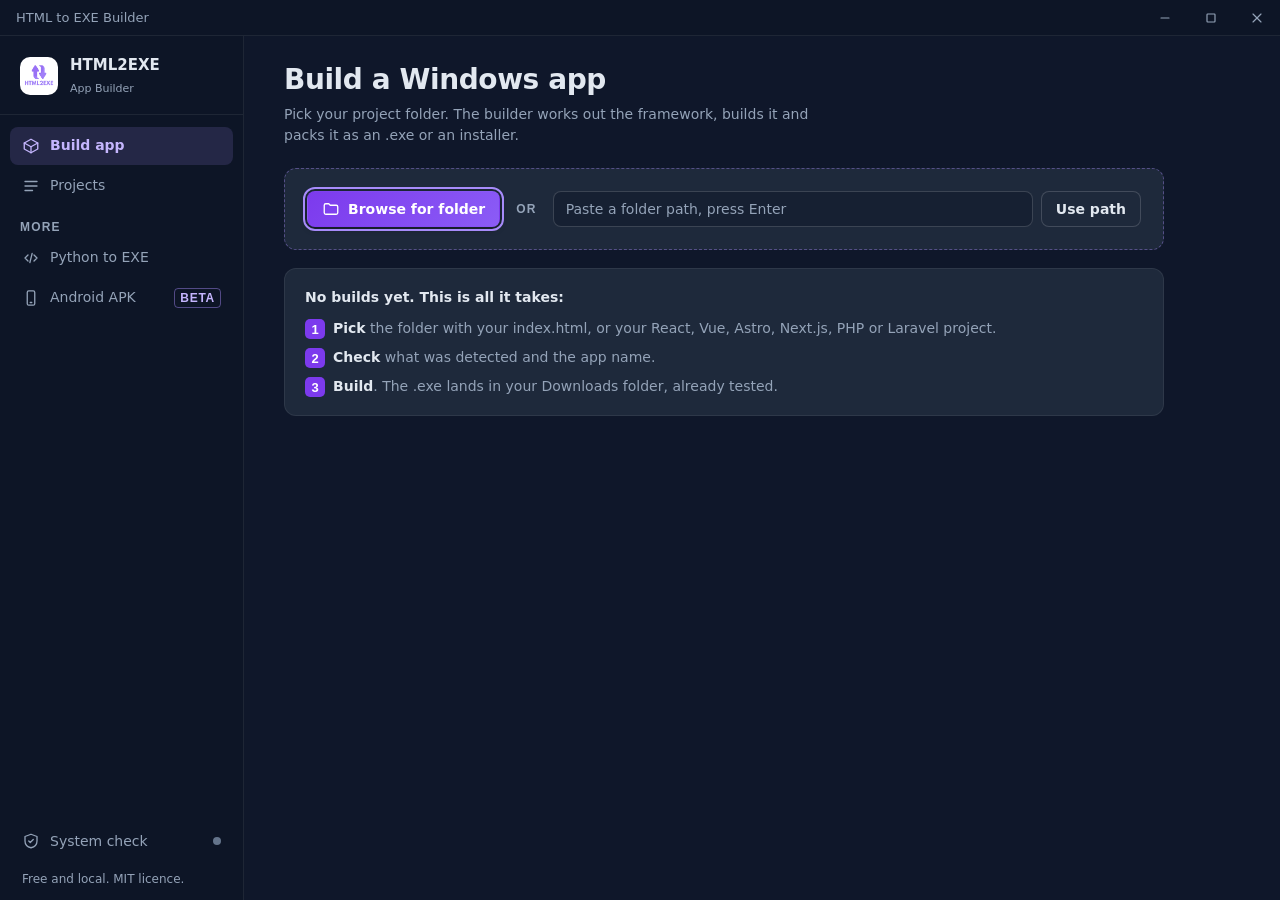
==== commit 223bd4d2: "Add comprehensive unit tests for h2e functionality - Introduced tests for Python builder in `test_py" ====
--- a/builder_ui/index.html
+++ b/builder_ui/index.html
@@ -1,904 +1,300 @@
 <!DOCTYPE html>
 <html lang="en">
 <head>
-    <meta charset="UTF-8">
-    <meta name="viewport" content="width=device-width, initial-scale=1.0">
-    <title>HTML to EXE Builder - Professional Application Converter</title>
-    <link rel="stylesheet" href="style.css">
+<meta charset="UTF-8">
+<meta name="viewport" content="width=device-width, initial-scale=1.0">
+<title>HTML to EXE Builder</title>
+<link rel="icon" href="data:,">
+<meta name="color-scheme" content="dark">
+<link rel="stylesheet" href="style.css">
 </head>
 <body>
-    <!-- Loading Overlay -->
-    <div id="loadingOverlay" class="loading-overlay" style="display: none;">
-        <div class="loading-container">
-            <div class="spinner"></div>
-            <h2 id="loadingTitle">Building your EXE...</h2>
-            <p id="loadingMessage">This may take a few minutes. Please wait.</p>
+
+<!-- Icon sprite: one stroke weight (1.75), 24px grid -->
+<svg width="0" height="0" style="position:absolute" aria-hidden="true" focusable="false">
+  <symbol id="i-build" viewBox="0 0 24 24"><path d="M21 8l-9-5-9 5v8l9 5 9-5V8z"/><path d="M3 8l9 5 9-5"/><path d="M12 13v8"/></symbol>
+  <symbol id="i-folder" viewBox="0 0 24 24"><path d="M3 7a2 2 0 0 1 2-2h4l2 2h8a2 2 0 0 1 2 2v8a2 2 0 0 1-2 2H5a2 2 0 0 1-2-2V7z"/></symbol>
+  <symbol id="i-list" viewBox="0 0 24 24"><path d="M4 6h16"/><path d="M4 12h16"/><path d="M4 18h10"/></symbol>
+  <symbol id="i-code" viewBox="0 0 24 24"><path d="M8 8l-4 4 4 4"/><path d="M16 8l4 4-4 4"/><path d="M13.5 6l-3 12"/></symbol>
+  <symbol id="i-phone" viewBox="0 0 24 24"><rect x="7" y="2.5" width="10" height="19" rx="2"/><path d="M11 18h2"/></symbol>
+  <symbol id="i-check-shield" viewBox="0 0 24 24"><path d="M12 3l8 3v6c0 5-3.5 8-8 9-4.5-1-8-4-8-9V6l8-3z"/><path d="M9 12l2 2 4-4"/></symbol>
+  <symbol id="i-min" viewBox="0 0 24 24"><path d="M6 12h12"/></symbol>
+  <symbol id="i-max" viewBox="0 0 24 24"><rect x="6" y="6" width="12" height="12" rx="1"/></symbol>
+  <symbol id="i-close" viewBox="0 0 24 24"><path d="M6 6l12 12"/><path d="M18 6L6 18"/></symbol>
+  <symbol id="i-trash" viewBox="0 0 24 24"><path d="M4 7h16"/><path d="M9 7V4h6v3"/><path d="M6 7l1 13h10l1-13"/></symbol>
+  <symbol id="i-refresh" viewBox="0 0 24 24"><path d="M20 12a8 8 0 1 1-2.5-5.8"/><path d="M20 4v5h-5"/></symbol>
+  <symbol id="i-ext" viewBox="0 0 24 24"><path d="M14 4h6v6"/><path d="M20 4l-9 9"/><path d="M18 14v5a1 1 0 0 1-1 1H5a1 1 0 0 1-1-1V7a1 1 0 0 1 1-1h5"/></symbol>
+  <symbol id="i-copy" viewBox="0 0 24 24"><rect x="8" y="8" width="12" height="12" rx="2"/><path d="M16 8V5a1 1 0 0 0-1-1H5a1 1 0 0 0-1 1v10a1 1 0 0 0 1 1h3"/></symbol>
+  <symbol id="i-check" viewBox="0 0 24 24"><path d="M5 12.5l4.5 4.5L19 7.5"/></symbol>
+  <symbol id="i-warn" viewBox="0 0 24 24"><path d="M12 4l9 16H3L12 4z"/><path d="M12 10v4"/><path d="M12 17.2v.1"/></symbol>
+  <symbol id="i-arrow" viewBox="0 0 24 24"><path d="M5 12h14"/><path d="M13 6l6 6-6 6"/></symbol>
+</svg>
+
+<header class="titlebar pywebview-drag-region">
+  <div class="tb-title">HTML to EXE Builder</div>
+  <div class="tb-controls">
+    <button class="tb-btn" id="winMin" tabindex="-1" aria-label="Minimize"><svg class="i"><use href="#i-min"/></svg></button>
+    <button class="tb-btn" id="winMax" tabindex="-1" aria-label="Maximize or restore"><svg class="i"><use href="#i-max"/></svg></button>
+    <button class="tb-btn tb-close" id="winClose" tabindex="-1" aria-label="Close"><svg class="i"><use href="#i-close"/></svg></button>
+  </div>
+</header>
+
+<div class="shell">
+
+  <nav class="rail" aria-label="Main">
+    <div class="logo-section">
+      <img src="./assets/logo.png" alt="HTML2EXE logo" class="app-logo" onerror="this.style.display='none'">
+      <div>
+        <h2>HTML2EXE</h2>
+        <span class="logo-subtitle">App Builder</span>
+      </div>
+    </div>
+    <button class="nav" data-view="build" aria-label="Build app" title="Build app"><svg class="i"><use href="#i-build"/></svg><span>Build app</span></button>
+    <button class="nav" data-view="projects" aria-label="Projects" title="Projects"><svg class="i"><use href="#i-list"/></svg><span>Projects</span><span class="count" id="projCount" hidden></span></button>
+    <p class="rail-label">More</p>
+    <button class="nav" data-view="python" aria-label="Python to EXE" title="Python to EXE"><svg class="i"><use href="#i-code"/></svg><span>Python to EXE</span></button>
+    <button class="nav" data-view="android" aria-label="Android APK (beta)" title="Android APK (beta)"><svg class="i"><use href="#i-phone"/></svg><span>Android APK</span><span class="beta">BETA</span></button>
+    <div class="rail-foot">
+      <button class="nav" data-view="system" aria-label="System check" title="System check" id="healthNav"><svg class="i"><use href="#i-check-shield"/></svg><span>System check</span><span class="dot" id="healthDot" aria-hidden="true"></span></button>
+      <p class="rail-meta">Free and local. MIT licence.</p>
+    </div>
+  </nav>
+
+  <main class="main" id="main">
+
+    <!-- ============================== BUILD ============================== -->
+    <section class="view" id="view-build" aria-labelledby="h-build" hidden>
+      <header class="view-head">
+        <h1 id="h-build" tabindex="-1">Build a Windows app</h1>
+        <p class="lede">Pick your project folder. The builder works out the framework, builds it and packs it as an .exe or an installer.</p>
+      </header>
+
+      <div class="stage" data-stage="choose">
+        <div class="slot">
+          <button class="btn btn-primary" id="bBrowse" type="button"><svg class="i"><use href="#i-folder"/></svg>Browse for folder</button>
+          <div class="slot-or" aria-hidden="true">or</div>
+          <form class="path-form" id="bPathForm" autocomplete="off">
+            <label class="sr" for="bPath">Folder path</label>
+            <input id="bPath" type="text" spellcheck="false" placeholder="Paste a folder path, press Enter">
+            <button class="btn" type="submit">Use path</button>
+          </form>
         </div>
+        <p class="msg" id="bMsg" role="status"></p>
+
+        <section class="recent" aria-labelledby="h-recent">
+          <h2 class="sec" id="h-recent">Recent projects</h2>
+          <ul class="recent-list" id="bRecent"></ul>
+          <div class="first-run" id="bFirstRun" hidden>
+            <p>No builds yet. This is all it takes:</p>
+            <ol>
+              <li><span><b>Pick</b> the folder with your index.html, or your React, Vue, Astro, Next.js, PHP or Laravel project.</span></li>
+              <li><span><b>Check</b> what was detected and the app name.</span></li>
+              <li><span><b>Build</b>. The .exe lands in your Downloads folder, already tested.</span></li>
+            </ol>
+          </div>
+        </section>
+      </div>
+
+      <div class="stage" data-stage="ready" hidden>
+        <div class="folder-row">
+          <svg class="i"><use href="#i-folder"/></svg>
+          <span class="path" id="rPath"></span>
+          <button class="link" id="rChange" type="button">Change folder</button>
+        </div>
+
+        <div class="detect" id="rDetect" aria-live="polite"></div>
+        <ul class="notes" id="rNotes"></ul>
+
+        <p class="env-info" id="rEnvInfo" hidden></p>
+        <section class="env" id="rEnv" aria-labelledby="h-env" hidden>
+          <h2 class="sec" id="h-env">Secrets and settings</h2>
+          <p class="help" id="rEnvIntro"></p>
+          <ul class="env-list" id="rEnvList"></ul>
+          <fieldset class="env-mode">
+            <legend class="sr">How to ship these values</legend>
+            <label class="check"><input type="radio" name="envMode" value="bundle" checked><span><b>Encrypt and bundle (recommended)</b><small>Stored AES-256 encrypted inside the .exe. The app decrypts them in memory when it starts. This stops copying and casual inspection; it cannot stop someone who reverse-engineers the .exe.</small></span></label>
+            <label class="check"><input type="radio" name="envMode" value="none"><span><b>Do not bundle</b><small>Nothing secret is stored in the .exe. Each person adds their own keys in a .env file in the app's data folder.</small></span></label>
+          </fieldset>
+          <p class="env-warn" id="rEnvWarn" role="note" hidden></p>
+        </section>
+
+        <form class="settings" id="bForm" novalidate>
+          <div class="field">
+            <label for="rName">App name</label>
+            <input id="rName" type="text" maxlength="60" spellcheck="false" aria-describedby="rNameHelp">
+            <p class="help" id="rNameHelp">File name: <b id="rFile"></b></p>
+          </div>
+
+          <div class="field">
+            <label for="rIcon">Icon <span class="opt">optional</span></label>
+            <div class="icon-pick">
+              <img id="rIconPrev" alt="" hidden>
+              <label class="btn" for="rIcon">Choose PNG or ICO</label>
+              <input type="file" id="rIcon" accept=".png,.ico" class="sr">
+              <span class="help" id="rIconName">Default icon</span>
+              <button class="link" type="button" id="rIconClear" hidden>Remove</button>
+            </div>
+          </div>
+
+          <fieldset class="output-choice">
+            <legend>What should it create?</legend>
+            <label class="choice"><input type="radio" name="outType" value="portable" checked><span><b>Portable app</b><small>One .exe file. Double-click to run it; nothing is installed.</small></span></label>
+            <label class="choice"><input type="radio" name="outType" value="installer"><span><b>Installer</b><small>A Setup program that installs the app on a PC with Start menu and desktop shortcuts. It can be removed from Windows settings. No administrator rights needed.</small></span></label>
+          </fieldset>
+          <p class="help" id="rInstallerEngine" hidden></p>
+          <div class="two" id="rInstallerFields" hidden>
+            <div class="field"><label for="rVersion">Version</label><input id="rVersion" type="text" value="1.0.0" maxlength="20" spellcheck="false"></div>
+            <div class="field"><label for="rPublisher">Publisher <span class="opt">optional</span></label><input id="rPublisher" type="text" maxlength="80"></div>
+          </div>
+
+          <details class="adv">
+            <summary>Window and build options</summary>
+            <div class="adv-grid">
+              <div class="field"><label for="rW">Width</label><input id="rW" type="number" min="320" max="7680" value="1100"></div>
+              <div class="field"><label for="rH">Height</label><input id="rH" type="number" min="240" max="4320" value="760"></div>
+              <div class="field adv-wide" id="rNextWrap" hidden>
+                <label for="rNextMode">Next.js build</label>
+                <select id="rNextMode">
+                  <option value="auto">Automatic (recommended)</option>
+                  <option value="static">Static export, no server</option>
+                  <option value="server">Server app, Node.js bundled</option>
+                </select>
+                <p class="help">Automatic uses a server only when the app has API routes, route handlers or middleware.</p>
+              </div>
+              <label class="check"><input type="checkbox" id="rResize" checked><span>User can resize the window</span></label>
+              <label class="check"><input type="checkbox" id="rFull"><span>Start full screen</span></label>
+            </div>
+          </details>
+
+          <div class="actions">
+            <p class="help">Saved to your Downloads folder.</p>
+            <button class="btn btn-primary btn-lg" id="bBuild" type="submit">Build EXE<svg class="i"><use href="#i-arrow"/></svg></button>
+          </div>
+        </form>
+      </div>
+
+      <div class="stage" data-stage="job" hidden></div>
+    </section>
+
+    <!-- ============================== PROJECTS ============================== -->
+    <section class="view" id="view-projects" aria-labelledby="h-projects" hidden>
+      <header class="view-head">
+        <h1 id="h-projects" tabindex="-1">Projects</h1>
+        <p class="lede">Every app you have built. Rebuild picks up changes from the original folder.</p>
+      </header>
+      <div id="pTable"></div>
+    </section>
+
+    <!-- ============================== PYTHON ============================== -->
+    <section class="view" id="view-python" aria-labelledby="h-python" hidden>
+      <header class="view-head">
+        <h1 id="h-python" tabindex="-1">Python to EXE</h1>
+        <p class="lede">Turn a Python script or project folder into a single Windows program. Data files and common packages are found automatically.</p>
+      </header>
+
+      <div class="stage" data-stage="form">
+        <form class="settings" id="pyForm" novalidate>
+          <div class="field">
+            <label for="pyPath">Script or project folder</label>
+            <div class="path-form">
+              <input id="pyPath" type="text" spellcheck="false" placeholder="C:\path\to\project (main.py, app.py or run.py is used first)">
+              <button class="btn" type="button" id="pyBrowse"><svg class="i"><use href="#i-folder"/></svg>Browse</button>
+            </div>
+          </div>
+          <div class="field">
+            <label for="pyName">EXE name</label>
+            <input id="pyName" type="text" maxlength="60" value="MyApp" spellcheck="false">
+          </div>
+          <div class="field">
+            <label for="pyIcon">Icon <span class="opt">optional</span></label>
+            <div class="icon-pick">
+              <img id="pyIconPrev" alt="" hidden>
+              <label class="btn" for="pyIcon">Choose PNG or ICO</label>
+              <input type="file" id="pyIcon" accept=".png,.ico" class="sr">
+              <span class="help" id="pyIconName">Default icon</span>
+            </div>
+          </div>
+          <fieldset class="switches">
+            <legend>Options</legend>
+            <label class="check"><input type="checkbox" id="pyHide" checked><span><b>Hide the console window</b><small>Turn off for command-line programs that print output.</small></span></label>
+            <label class="check"><input type="checkbox" id="pySingle" checked><span><b>One single .exe file</b><small>Off makes a folder; it starts faster but has many files.</small></span></label>
+            <label class="check"><input type="checkbox" id="pyOpt"><span><b>Optimise bytecode</b><small>Slightly smaller and faster; removes asserts and docstrings.</small></span></label>
+          </fieldset>
+          <div class="actions">
+            <p class="help">Saved to your Downloads folder.</p>
+            <button class="btn btn-primary btn-lg" type="submit">Convert to EXE<svg class="i"><use href="#i-arrow"/></svg></button>
+          </div>
+        </form>
+      </div>
+      <div class="stage" data-stage="job" hidden></div>
+    </section>
+
+    <!-- ============================== ANDROID ============================== -->
+    <section class="view" id="view-android" aria-labelledby="h-android" hidden>
+      <header class="view-head">
+        <h1 id="h-android" tabindex="-1">Android APK <span class="chip">BETA</span></h1>
+        <p class="lede">Wrap a web project as an installable Android app. The first build downloads about 1 GB and takes 5 to 15 minutes.</p>
+      </header>
+
+      <div class="stage" data-stage="form">
+        <div class="prereq" id="aPrereq" aria-live="polite"><span class="help">Checking Java, Android SDK and Node.js...</span></div>
+        <form class="settings" id="aForm" novalidate>
+          <div class="field">
+            <label for="aPath">Web project folder</label>
+            <div class="path-form">
+              <input id="aPath" type="text" spellcheck="false" placeholder="Paste a folder path, or pick one">
+              <button class="btn" type="button" id="aBrowse"><svg class="i"><use href="#i-folder"/></svg>Browse</button>
+            </div>
+            <div class="chips" id="aRecent" aria-label="Recent projects"></div>
+          </div>
+          <div class="two">
+            <div class="field"><label for="aName">App name</label><input id="aName" type="text" maxlength="40" value="MyApp"></div>
+            <div class="field"><label for="aPkg">Package id</label><input id="aPkg" type="text" maxlength="80" value="com.example.myapp" spellcheck="false"><p class="help" id="aPkgHelp">Lowercase, dot separated.</p></div>
+          </div>
+          <div class="actions">
+            <p class="help" id="aGate"></p>
+            <button class="btn btn-primary btn-lg" type="submit" id="aBuild">Build APK<svg class="i"><use href="#i-arrow"/></svg></button>
+          </div>
+        </form>
+      </div>
+      <div class="stage" data-stage="job" hidden></div>
+    </section>
+
+    <!-- ============================== SYSTEM ============================== -->
+    <section class="view" id="view-system" aria-labelledby="h-system" hidden>
+      <header class="view-head view-head-row">
+        <div>
+          <h1 id="h-system" tabindex="-1">System check</h1>
+          <p class="lede">What this PC has, and what each tool unlocks.</p>
+        </div>
+        <button class="btn" id="sysRefresh" type="button"><svg class="i"><use href="#i-refresh"/></svg>Check again</button>
+      </header>
+      <div id="sysBody" aria-live="polite"></div>
+    </section>
+
+  </main>
+</div>
+
+<div class="toast-zone" id="toasts" role="status" aria-live="polite"></div>
+
+<!-- Shared job panel: build progress as a strip of label tape, then the finished label -->
+<template id="tpl-job">
+  <div class="job">
+    <div class="job-head">
+      <h2 class="job-title" tabindex="-1"></h2>
+      <div class="job-meta"><span class="elapsed" aria-label="Elapsed time">0:00</span><button class="btn btn-sm cancel" type="button">Cancel</button></div>
     </div>
-
-    <div class="app-container">
-        <!-- Sidebar Navigation -->
-        <aside class="sidebar">
-            <div class="logo-section">
-                <img src="./assets/logo.png" alt="App Logo" class="app-logo" onerror="this.style.display='none'">
-                <div>
-                    <h1>HTML2EXE</h1>
-                    <span class="logo-subtitle">App Builder</span>
-                </div>
-            </div>
-            
-            <nav class="nav-menu">
-                <!-- Main Section -->
-                <div class="nav-section">
-                    <div class="nav-section-title">MAIN</div>
-                    <button class="nav-item active" data-page="dashboard">
-                        <span class="icon"><svg width="16" height="16" viewBox="0 0 24 24" fill="none" stroke="currentColor" stroke-width="2" stroke-linecap="round" stroke-linejoin="round"><path d="M3 9l9-7 9 7v11a2 2 0 0 1-2 2H5a2 2 0 0 1-2-2z"/><polyline points="9 22 9 12 15 12 15 22"/></svg></span>
-                        <span>Dashboard</span>
-                    </button>
-                    <button class="nav-item" data-page="build">
-                        <span class="icon"><svg width="16" height="16" viewBox="0 0 24 24" fill="none" stroke="currentColor" stroke-width="2" stroke-linecap="round" stroke-linejoin="round"><circle cx="12" cy="12" r="3"/><path d="M19.07 4.93a10 10 0 0 1 0 14.14M4.93 4.93a10 10 0 0 0 0 14.14"/><path d="M16.24 7.76a6 6 0 0 1 0 8.49M7.76 7.76a6 6 0 0 0 0 8.49"/></svg></span>
-                        <span>Build System</span>
-                    </button>
-                    <button class="nav-item" data-page="colors">
-                        <span class="icon"><svg width="16" height="16" viewBox="0 0 24 24" fill="none" stroke="currentColor" stroke-width="2" stroke-linecap="round" stroke-linejoin="round"><circle cx="13.5" cy="6.5" r="2.5"/><circle cx="6.5" cy="17.5" r="2.5"/><circle cx="17.5" cy="17.5" r="2.5"/></svg></span>
-                        <span>Colors & Theme</span>
-                    </button>
-                </div>
-                
-                <!-- Projects Section -->
-                <div class="nav-section">
-                    <div class="nav-section-title">PROJECTS</div>
-                    <button class="nav-item" data-page="projects">
-                        <span class="icon"><svg width="16" height="16" viewBox="0 0 24 24" fill="none" stroke="currentColor" stroke-width="2" stroke-linecap="round" stroke-linejoin="round"><rect x="2" y="7" width="20" height="14" rx="2"/><path d="M16 7V5a2 2 0 0 0-4 0v2"/><line x1="12" y1="12" x2="12" y2="16"/><line x1="10" y1="14" x2="14" y2="14"/></svg></span>
-                        <span>My Projects</span>
-                    </button>
-                    <button class="nav-item" data-page="existing">
-                        <span class="icon"><svg width="16" height="16" viewBox="0 0 24 24" fill="none" stroke="currentColor" stroke-width="2" stroke-linecap="round" stroke-linejoin="round"><path d="M22 19a2 2 0 0 1-2 2H4a2 2 0 0 1-2-2V5a2 2 0 0 1 2-2h5l2 3h9a2 2 0 0 1 2 2z"/></svg></span>
-                        <span>Existing Project</span>
-                    </button>
-                </div>
-                
-                <!-- BETA Section -->
-                <div class="nav-section">
-                    <div class="nav-section-title">BETA</div>
-                    <button class="nav-item" data-page="python-convert">
-                        <span class="icon"><svg width="16" height="16" viewBox="0 0 24 24" fill="none" stroke="currentColor" stroke-width="2" stroke-linecap="round" stroke-linejoin="round"><polyline points="16 18 22 12 16 6"/><polyline points="8 6 2 12 8 18"/></svg></span>
-                        <span>Python to EXE</span>
-                    </button>
-                    <button class="nav-item" data-page="android">
-                        <span class="icon"><svg width="16" height="16" viewBox="0 0 24 24" fill="none" stroke="currentColor" stroke-width="2" stroke-linecap="round" stroke-linejoin="round"><rect x="5" y="2" width="14" height="20" rx="2"/><line x1="12" y1="18" x2="12.01" y2="18"/></svg></span>
-                        <span>Web to Android</span>
-                    </button>
-                </div>
-
-                <!-- Settings Section -->
-                <div class="nav-section">
-                    <div class="nav-section-title">SETTINGS</div>
-                    <button class="nav-item" data-page="system-check">
-                        <span class="icon"><svg width="16" height="16" viewBox="0 0 24 24" fill="none" stroke="currentColor" stroke-width="2" stroke-linecap="round" stroke-linejoin="round"><polyline points="9 11 12 14 22 4"/><path d="M21 12v7a2 2 0 0 1-2 2H5a2 2 0 0 1-2-2V5a2 2 0 0 1 2-2h11"/></svg></span>
-                        <span>System Check</span>
-                    </button>
-                    <button class="nav-item" data-page="settings">
-                        <span class="icon"><svg width="16" height="16" viewBox="0 0 24 24" fill="none" stroke="currentColor" stroke-width="2" stroke-linecap="round" stroke-linejoin="round"><circle cx="12" cy="12" r="3"/><path d="M19.4 15a1.65 1.65 0 0 0 .33 1.82l.06.06a2 2 0 0 1-2.83 2.83l-.06-.06a1.65 1.65 0 0 0-1.82-.33 1.65 1.65 0 0 0-1 1.51V21a2 2 0 0 1-4 0v-.09A1.65 1.65 0 0 0 9 19.4a1.65 1.65 0 0 0-1.82.33l-.06.06a2 2 0 0 1-2.83-2.83l.06-.06A1.65 1.65 0 0 0 4.68 15a1.65 1.65 0 0 0-1.51-1H3a2 2 0 0 1 0-4h.09A1.65 1.65 0 0 0 4.6 9a1.65 1.65 0 0 0-.33-1.82l-.06-.06a2 2 0 0 1 2.83-2.83l.06.06A1.65 1.65 0 0 0 9 4.68a1.65 1.65 0 0 0 1-1.51V3a2 2 0 0 1 4 0v.09a1.65 1.65 0 0 0 1 1.51 1.65 1.65 0 0 0 1.82-.33l.06-.06a2 2 0 0 1 2.83 2.83l-.06.06A1.65 1.65 0 0 0 19.4 9a1.65 1.65 0 0 0 1.51 1H21a2 2 0 0 1 0 4h-.09a1.65 1.65 0 0 0-1.51 1z"/></svg></span>
-                        <span>Settings</span>
-                    </button>
-                    <button class="nav-item" onclick="showHelp()">
-                        <span class="icon"><svg width="16" height="16" viewBox="0 0 24 24" fill="none" stroke="currentColor" stroke-width="2" stroke-linecap="round" stroke-linejoin="round"><circle cx="12" cy="12" r="10"/><path d="M9.09 9a3 3 0 0 1 5.83 1c0 2-3 3-3 3"/><line x1="12" y1="17" x2="12.01" y2="17"/></svg></span>
-                        <span>Help & Support</span>
-                    </button>
-                </div>
-            </nav>
-            
-            <div class="sidebar-footer">
-                <div class="sidebar-info-card">
-                    <span class="sidebar-info-icon"><svg width="12" height="12" viewBox="0 0 24 24" fill="none" stroke="currentColor" stroke-width="2" stroke-linecap="round" stroke-linejoin="round"><rect x="3" y="11" width="18" height="11" rx="2"/><path d="M7 11V7a5 5 0 0 1 10 0v4"/></svg></span>
-                    <p>All projects stored locally. No cloud sync.</p>
-                </div>
-                <button class="create-project-btn" onclick="goToPage('create')">
-                    <span class="icon"><svg width="14" height="14" viewBox="0 0 24 24" fill="none" stroke="currentColor" stroke-width="2.5" stroke-linecap="round" stroke-linejoin="round"><line x1="12" y1="5" x2="12" y2="19"/><line x1="5" y1="12" x2="19" y2="12"/></svg></span>
-                    <span>Create Project</span>
-                </button>
-            </div>
-        </aside>
-        
-        <!-- Main Content Area -->
-        <main class="main-content">
-            <!-- Header -->
-            <header class="app-header">
-                <div class="header-left">
-                    <button class="menu-toggle" onclick="toggleSidebar()"><svg width="18" height="18" viewBox="0 0 24 24" fill="none" stroke="currentColor" stroke-width="2" stroke-linecap="round" stroke-linejoin="round"><line x1="3" y1="6" x2="21" y2="6"/><line x1="3" y1="12" x2="21" y2="12"/><line x1="3" y1="18" x2="21" y2="18"/></svg></button>
-                    <h2 id="pageTitle">Dashboard</h2>
-                </div>
-                <div class="header-right">
-                    <button class="version-btn">V2.0</button>
-                    
-                    <!-- Custom Window Controls (Frameless) -->
-                    <div class="window-controls">
-                        <button class="window-control-btn minimize-btn" onclick="minimizeWindow()" title="Minimize">
-                            <svg width="12" height="12" viewBox="0 0 24 24" fill="none" stroke="currentColor" stroke-width="2.5" stroke-linecap="round"><line x1="5" y1="12" x2="19" y2="12"/></svg>
-                        </button>
-                        <button class="window-control-btn maximize-btn" onclick="maximizeWindow()" title="Maximize">
-                            <svg width="11" height="11" viewBox="0 0 24 24" fill="none" stroke="currentColor" stroke-width="2.5" stroke-linecap="round" stroke-linejoin="round"><rect x="3" y="3" width="18" height="18" rx="2"/></svg>
-                        </button>
-                        <button class="window-control-btn close-btn" onclick="closeWindow()" title="Close">
-                            <svg width="12" height="12" viewBox="0 0 24 24" fill="none" stroke="currentColor" stroke-width="2.5" stroke-linecap="round"><line x1="18" y1="6" x2="6" y2="18"/><line x1="6" y1="6" x2="18" y2="18"/></svg>
-                        </button>
-                    </div>
-                </div>
-            </header>
-            
-            <!-- Pages Container -->
-            <div class="pages-container">
-                
-                <!-- Dashboard Page -->
-                <div class="page active" id="dashboard-page">
-                    <div class="page-content">
-                        <h2>Welcome to HTML to EXE Builder</h2>
-                        <p class="subtitle">Convert your web projects to standalone Windows applications</p>
-                        
-                        <div class="stats-grid">
-                            <div class="stat-card">
-                                <div class="stat-number" id="projectCount">0</div>
-                                <div class="stat-label">Projects</div>
-                            </div>
-                            <div class="stat-card">
-                                <div class="stat-number" id="builtCount">0</div>
-                                <div class="stat-label">Built Apps</div>
-                            </div>
-                            <div class="stat-card">
-                                <div class="stat-number">~180MB</div>
-                                <div class="stat-label">Avg Size</div>
-                            </div>
-                            <div class="stat-card">
-                                <div class="stat-number" id="pythonVersion">3.8+</div>
-                                <div class="stat-label">Python</div>
-                            </div>
-                        </div>
-                        
-                        <div class="features">
-                            <h3>Key Features</h3>
-                            <div class="feature-list">
-                                <div class="feature-item">
-                                    <span class="feature-icon"><svg width="14" height="14" viewBox="0 0 24 24" fill="none" stroke="currentColor" stroke-width="2.5" stroke-linecap="round" stroke-linejoin="round"><polyline points="20 6 9 17 4 12"/></svg></span>
-                                    <span>Single standalone .exe file</span>
-                                </div>
-                                <div class="feature-item">
-                                    <span class="feature-icon"><svg width="14" height="14" viewBox="0 0 24 24" fill="none" stroke="currentColor" stroke-width="2.5" stroke-linecap="round" stroke-linejoin="round"><polyline points="20 6 9 17 4 12"/></svg></span>
-                                    <span>No dependencies for end users</span>
-                                </div>
-                                <div class="feature-item">
-                                    <span class="feature-icon"><svg width="14" height="14" viewBox="0 0 24 24" fill="none" stroke="currentColor" stroke-width="2.5" stroke-linecap="round" stroke-linejoin="round"><polyline points="20 6 9 17 4 12"/></svg></span>
-                                    <span>Full HTML5, CSS3, JavaScript support</span>
-                                </div>
-                                <div class="feature-item">
-                                    <span class="feature-icon"><svg width="14" height="14" viewBox="0 0 24 24" fill="none" stroke="currentColor" stroke-width="2.5" stroke-linecap="round" stroke-linejoin="round"><polyline points="20 6 9 17 4 12"/></svg></span>
-                                    <span>Custom icons and app names</span>
-                                </div>
-                                <div class="feature-item">
-                                    <span class="feature-icon"><svg width="14" height="14" viewBox="0 0 24 24" fill="none" stroke="currentColor" stroke-width="2.5" stroke-linecap="round" stroke-linejoin="round"><polyline points="20 6 9 17 4 12"/></svg></span>
-                                    <span>Built-in local HTTP server</span>
-                                </div>
-                                <div class="feature-item">
-                                    <span class="feature-icon"><svg width="14" height="14" viewBox="0 0 24 24" fill="none" stroke="currentColor" stroke-width="2.5" stroke-linecap="round" stroke-linejoin="round"><polyline points="20 6 9 17 4 12"/></svg></span>
-                                    <span>Professional desktop GUI</span>
-                                </div>
-                            </div>
-                        </div>
-
-                        <div class="quick-start-guide">
-                            <h3>Quick Start</h3>
-                            <div class="quick-start-steps">
-                                <div class="qs-step">
-                                    <div class="qs-step-num">1</div>
-                                    <h4>Import Project</h4>
-                                    <p>Go to <strong>Existing Project</strong> and browse for your HTML/CSS/JS folder.</p>
-                                    <button class="btn-primary" onclick="goToPage('existing')">Import Now</button>
-                                </div>
-                                <div class="qs-step">
-                                    <div class="qs-step-num">2</div>
-                                    <h4>Configure Build</h4>
-                                    <p>Head to <strong>Build System</strong>, select your project, and optionally add a custom icon.</p>
-                                    <button class="btn-secondary" onclick="goToPage('build')">Open Builder</button>
-                                </div>
-                                <div class="qs-step">
-                                    <div class="qs-step-num">3</div>
-                                    <h4>Export EXE</h4>
-                                    <p>Click <strong>Start Building</strong> and find your <code>.exe</code> in the Downloads folder.</p>
-                                    <button class="btn-secondary" onclick="goToPage('build')">Build Now</button>
-                                </div>
-                            </div>
-                        </div>
-                    </div>
-                </div>
-                
-                <!-- Projects Page -->
-                <div class="page" id="projects-page">
-                    <div class="page-content">
-                        <div class="page-header">
-                            <h2>Your Projects</h2>
-                            <button class="btn-primary" onclick="goToPage('existing')">+ New Project</button>
-                        </div>
-                        
-                        <div class="search-bar">
-                            <input type="text" id="projectSearch" placeholder="Search projects by name or type..." oninput="searchProjects(this.value)">
-                        </div>
-
-                        <div class="filter-bar">
-                            <button class="filter-btn active" onclick="filterProjects('all')">All</button>
-                            <button class="filter-btn" onclick="filterProjects('recent')">Recent</button>
-                            <button class="filter-btn" onclick="filterProjects('built')">Built</button>
-                        </div>
-                        
-                        <div id="projectsList" class="projects-grid">
-                            <div class="empty-state">
-                                <div class="empty-icon"><svg width="40" height="40" viewBox="0 0 24 24" fill="none" stroke="currentColor" stroke-width="1.5" stroke-linecap="round" stroke-linejoin="round"><rect x="2" y="7" width="20" height="14" rx="2"/><path d="M16 7V5a2 2 0 0 0-4 0v2"/></svg></div>
-                                <h3>No projects yet</h3>
-                                <p>Create your first project to get started</p>
-                                <button class="btn-primary" onclick="goToPage('create')">Create Project</button>
-                            </div>
-                        </div>
-                    </div>
-                </div>
-                
-                <!-- Create Project Page -->
-                <div class="page" id="create-page">
-                    <div class="page-content">
-                        <h2>Create New Project</h2>
-                        
-                        <!-- Import from Folder Section -->
-                        <div class="import-section">
-                            <h3>▭ Import from Folder</h3>
-                            <p>Or start with your own web project</p>
-                            <div class="import-controls">
-                                <input type="text" id="folderPath" placeholder="Select a folder containing your project..." readonly>
-                                <button class="btn-primary" onclick="openFolderBrowser()">Browse Folder</button>
-                            </div>
-                            <div id="folderScanResult" class="folder-scan-result" style="display: none;">
-                                <div class="scan-success">
-                                    <span class="scan-icon"><svg width="15" height="15" viewBox="0 0 24 24" fill="none" stroke="currentColor" stroke-width="2.5" stroke-linecap="round" stroke-linejoin="round"><polyline points="20 6 9 17 4 12"/></svg></span>
-                                        <div>
-                                            <strong id="foundFileName">index.html</strong>
-                                            <small id="foundFileCount">Found 5 files</small>
-                                    </div>
-                                </div>
-                                
-                                <!-- Project Analysis Section -->
-                                <div class="analysis-section">
-                                    <h4>Project Analysis</h4>
-                                    
-                                    <div class="analysis-item">
-                                        <strong>Project Type:</strong>
-                                        <span id="projectTypeAnalysis">Analyzing...</span>
-                                    </div>
-                                    
-                                    <div class="analysis-item" id="frameworkSection" style="display: none;">
-                                        <strong>Frameworks:</strong>
-                                        <div id="frameworksList" class="tag-list"></div>
-                                    </div>
-                                    
-                                    <div class="analysis-item" id="technologiesSection" style="display: none;">
-                                        <strong>Technologies:</strong>
-                                        <div id="technologiesList" class="tag-list"></div>
-                                    </div>
-                                    
-                                    <div class="analysis-item" id="versionsSection" style="display: none;">
-                                        <strong>Versions:</strong>
-                                        <div id="versionsList" class="versions-list"></div>
-                                    </div>
-                                    
-                                    <div class="analysis-item" id="dependenciesSection" style="display: none;">
-                                        <strong>Dependencies Found:</strong>
-                                        <small id="dependenciesCount"></small>
-                                    </div>
-                                </div>
-                            </div>
-                        </div>
-                        
-                        <hr style="margin: 30px 0; border: none; border-top: 1px solid var(--border);">
-                        
-                        <div class="create-form">
-                            <div class="form-group">
-                                <label for="projectName">Project Name *</label>
-                                <input type="text" id="projectName" placeholder="My Awesome App" required>
-                                <small>Use alphanumeric characters, hyphens, and underscores</small>
-                            </div>
-                            
-                            <div class="form-row">
-                                <div class="form-group">
-                                    <label for="projectAuthor">Author</label>
-                                    <input type="text" id="projectAuthor" placeholder="Your Name">
-                                </div>
-                                <div class="form-group">
-                                    <label for="projectVersion">Version</label>
-                                    <input type="text" id="projectVersion" value="1.0.0">
-                                </div>
-                            </div>
-                            
-                            <div class="form-group">
-                                <label for="projectDescription">Description</label>
-                                <textarea id="projectDescription" placeholder="Describe your application..." rows="3"></textarea>
-                            </div>
-                            
-                            <div class="form-group">
-                                <label>Template</label>
-                                <div class="template-grid">
-                                    <div class="template-card active" onclick="selectTemplate('blank')">
-                                        <div class="template-icon"><svg width="22" height="22" viewBox="0 0 24 24" fill="none" stroke="currentColor" stroke-width="1.5" stroke-linecap="round" stroke-linejoin="round"><rect x="3" y="3" width="18" height="18" rx="2"/></svg></div>
-                                        <div class="template-name">Blank</div>
-                                        <div class="template-desc">Start from scratch</div>
-                                    </div>
-                                    <div class="template-card" onclick="selectTemplate('modern')">
-                                        <div class="template-icon"><svg width="22" height="22" viewBox="0 0 24 24" fill="none" stroke="currentColor" stroke-width="1.5" stroke-linecap="round" stroke-linejoin="round"><polygon points="12 2 19 21 12 17 5 21"/></svg></div>
-                                        <div class="template-name">Modern UI</div>
-                                        <div class="template-desc">Beautiful design</div>
-                                    </div>
-                                    <div class="template-card" onclick="selectTemplate('dashboard')">
-                                        <div class="template-icon"><svg width="22" height="22" viewBox="0 0 24 24" fill="none" stroke="currentColor" stroke-width="1.5" stroke-linecap="round" stroke-linejoin="round"><rect x="3" y="3" width="7" height="7"/><rect x="14" y="3" width="7" height="7"/><rect x="3" y="14" width="7" height="7"/><rect x="14" y="14" width="7" height="7"/></svg></div>
-                                        <div class="template-name">Dashboard</div>
-                                        <div class="template-desc">Data focused</div>
-                                    </div>
-                                    <div class="template-card" onclick="selectTemplate('calculator')">
-                                        <div class="template-icon"><svg width="22" height="22" viewBox="0 0 24 24" fill="none" stroke="currentColor" stroke-width="1.5" stroke-linecap="round" stroke-linejoin="round"><rect x="4" y="2" width="16" height="20" rx="2"/><line x1="8" y1="6" x2="16" y2="6"/><line x1="8" y1="10" x2="16" y2="10"/><line x1="8" y1="14" x2="12" y2="14"/></svg></div>
-                                        <div class="template-name">Calculator</div>
-                                        <div class="template-desc">Functional app</div>
-                                    </div>
-                                </div>
-                            </div>
-                            
-                            <div class="form-actions">
-                                <button class="btn-primary" onclick="createProject()">Create Project</button>
-                                <button class="btn-secondary" onclick="goToPage('dashboard')">Cancel</button>
-                            </div>
-                        </div>
-                    </div>
-                </div>
-
-                <!-- Existing Project Page -->
-                <div class="page" id="existing-page">
-                    <div class="page-content">
-                        <div class="page-header">
-                            <div>
-                                <h2>Existing Project</h2>
-                                <p class="subtitle">Import a folder and register it as a project</p>
-                            </div>
-                            <button class="btn-secondary" onclick="goToPage('projects')">View My Projects</button>
-                        </div>
-
-                        <div class="existing-layout">
-                            <div class="existing-card">
-                                <h3>Import Project Folder</h3>
-                                <p>Select the root folder of an existing web project (HTML/CSS/JS).</p>
-                                <div class="import-controls">
-                                    <input type="text" id="existingFolderPath" placeholder="Select a folder containing your project..." readonly>
-                                    <button class="btn-primary" onclick="openExistingFolderBrowser()">Browse Folder</button>
-                                </div>
-                                <div id="existingScanResult" class="folder-scan-result" style="display: none;">
-                                    <div class="scan-success">
-                                        <span class="scan-icon"><svg width="15" height="15" viewBox="0 0 24 24" fill="none" stroke="currentColor" stroke-width="2.5" stroke-linecap="round" stroke-linejoin="round"><polyline points="20 6 9 17 4 12"/></svg></span>
-                                        <div>
-                                            <strong id="existingFoundFileName">index.html</strong>
-                                            <small id="existingFoundFileCount">Found 0 files</small>
-                                        </div>
-                                    </div>
-
-                                    <div class="analysis-section">
-                                        <h4>Project Analysis</h4>
-
-                                        <div class="analysis-item">
-                                            <strong>Project Type:</strong>
-                                            <span id="existingProjectTypeAnalysis">Analyzing...</span>
-                                        </div>
-
-                                        <div class="analysis-item" id="existingFrameworkSection" style="display: none;">
-                                            <strong>Frameworks:</strong>
-                                            <div id="existingFrameworksList" class="tag-list"></div>
-                                        </div>
-
-                                        <div class="analysis-item" id="existingTechnologiesSection" style="display: none;">
-                                            <strong>Technologies:</strong>
-                                            <div id="existingTechnologiesList" class="tag-list"></div>
-                                        </div>
-
-                                        <div class="analysis-item" id="existingVersionsSection" style="display: none;">
-                                            <strong>Versions:</strong>
-                                            <div id="existingVersionsList" class="versions-list"></div>
-                                        </div>
-
-                                        <div class="analysis-item" id="existingDependenciesSection" style="display: none;">
-                                            <strong>Dependencies Found:</strong>
-                                            <small id="existingDependenciesCount"></small>
-                                        </div>
-                                    </div>
-                                </div>
-                            </div>
-
-                            <div class="existing-card">
-                                <h3>Project Details</h3>
-                                <div class="existing-form">
-                                    <div class="form-group">
-                                        <label for="existingProjectName">Project Name *</label>
-                                        <input type="text" id="existingProjectName" placeholder="My Existing App" required>
-                                        <small>Use alphanumeric characters, hyphens, and underscores</small>
-                                    </div>
-
-                                    <div class="form-row">
-                                        <div class="form-group">
-                                            <label for="existingProjectAuthor">Author</label>
-                                            <input type="text" id="existingProjectAuthor" placeholder="Your Name">
-                                        </div>
-                                        <div class="form-group">
-                                            <label for="existingProjectVersion">Version</label>
-                                            <input type="text" id="existingProjectVersion" value="1.0.0">
-                                        </div>
-                                    </div>
-
-                                    <div class="form-group">
-                                        <label for="existingProjectDescription">Description</label>
-                                        <textarea id="existingProjectDescription" placeholder="Describe your application..." rows="3"></textarea>
-                                    </div>
-
-                                    <div class="form-actions">
-                                        <button class="btn-primary" onclick="createExistingProject()">Add Existing Project</button>
-                                        <button class="btn-secondary" onclick="goToPage('dashboard')">Cancel</button>
-                                    </div>
-                                </div>
-                            </div>
-                        </div>
-                    </div>
-                </div>
-                
-                <!-- Build Page -->
-                <div class="page" id="build-page">
-                    <div class="page-content">
-                        <h2>Build Your App</h2>
-                        
-                        <div class="build-form">
-                            <div class="form-group">
-                                <label for="buildProject">Select Project *</label>
-                                <select id="buildProject" required>
-                                    <option value="">Choose a project...</option>
-                                </select>
-                            </div>
-                            
-                            <div class="form-row">
-                                <div class="form-group">
-                                    <label for="buildName">Executable Name</label>
-                                    <input type="text" id="buildName" placeholder="MyApp">
-                                    <small>The .exe filename (will be auto-filled from project)</small>
-                                </div>
-                                <div class="form-group">
-                                    <label for="buildIcon">Custom Icon (Optional)</label>
-                                    <div class="icon-input-wrapper">
-                                        <input type="file" id="buildIcon" accept=".ico,.png">
-                                        <img id="buildIconPreview" class="icon-preview" style="display:none;" alt="Icon preview">
-                                    </div>
-                                    <small>PNG or ICO format (PNG will be converted)</small>
-                                </div>
-                            </div>
-                            
-                            <div class="build-options">
-                                <h3>Build Options</h3>
-                                <label class="checkbox">
-                                    <input type="checkbox" id="consoleMode" checked>
-                                    <span>Hide console window (recommended)</span>
-                                </label>
-                                <label class="checkbox">
-                                    <input type="checkbox" id="singleFile" checked>
-                                    <span>Single file (one .exe instead of folder)</span>
-                                </label>
-                                <label class="checkbox">
-                                    <input type="checkbox" id="optimizeSize">
-                                    <span>Optimize size (slower build)</span>
-                                </label>
-                                <label class="checkbox">
-                                    <input type="checkbox" id="debug">
-                                    <span>Debug mode (show console)</span>
-                                </label>
-                            </div>
-                            
-                            <div class="form-actions">
-                                <button class="btn-primary btn-large" onclick="buildProject()">
-                                    <svg width="15" height="15" viewBox="0 0 24 24" fill="none" stroke="currentColor" stroke-width="2" stroke-linecap="round" stroke-linejoin="round" style="margin-right:6px"><circle cx="12" cy="12" r="3"/><path d="M19.4 15a1.65 1.65 0 0 0 .33 1.82l.06.06a2 2 0 0 1-2.83 2.83l-.06-.06a1.65 1.65 0 0 0-1.82-.33 1.65 1.65 0 0 0-1 1.51V21a2 2 0 0 1-4 0v-.09A1.65 1.65 0 0 0 9 19.4a1.65 1.65 0 0 0-1.82.33l-.06.06a2 2 0 0 1-2.83-2.83l.06-.06A1.65 1.65 0 0 0 4.68 15a1.65 1.65 0 0 0-1.51-1H3a2 2 0 0 1 0-4h.09A1.65 1.65 0 0 0 4.6 9a1.65 1.65 0 0 0-.33-1.82l-.06-.06a2 2 0 0 1 2.83-2.83l.06.06A1.65 1.65 0 0 0 9 4.68a1.65 1.65 0 0 0 1-1.51V3a2 2 0 0 1 4 0v.09a1.65 1.65 0 0 0 1 1.51 1.65 1.65 0 0 0 1.82-.33l.06-.06a2 2 0 0 1 2.83 2.83l-.06.06A1.65 1.65 0 0 0 19.4 9a1.65 1.65 0 0 0 1.51 1H21a2 2 0 0 1 0 4h-.09a1.65 1.65 0 0 0-1.51 1z"/></svg>
-                                    Start Building
-                                </button>
-                                <button class="btn-secondary" onclick="testProject()">
-                                    <svg width="14" height="14" viewBox="0 0 24 24" fill="none" stroke="currentColor" stroke-width="2" stroke-linecap="round" stroke-linejoin="round" style="margin-right:6px"><polygon points="5 3 19 12 5 21 5 3"/></svg>
-                                    Test Project
-                                </button>
-                            </div>
-                        </div>
-                        
-                        <!-- Build Progress -->
-                        <div id="buildProgressSection" class="build-progress" style="display: none;">
-                            <h3>Build Status</h3>
-                            <div class="progress-bar">
-                                <div id="progressFill" class="progress-fill" style="width: 0%"></div>
-                            </div>
-                            <div id="buildSteps" class="build-steps"></div>
-                            <p id="buildStatus">Initializing build...</p>
-                            <div id="buildLog" class="build-log"></div>
-                            <div class="log-actions">
-                            <button class="btn-secondary cancel-job-btn" style="display:none;" onclick="cancelCurrentJob()">Cancel build</button>
-                            <button id="openBuildOutputBtn" class="btn-secondary open-output-btn" style="display:none;" onclick="openOutputFolder('build')"><svg width="14" height="14" viewBox="0 0 24 24" fill="none" stroke="currentColor" stroke-width="2" stroke-linecap="round" stroke-linejoin="round" style="margin-right:6px"><path d="M22 19a2 2 0 0 1-2 2H4a2 2 0 0 1-2-2V5a2 2 0 0 1 2-2h5l2 3h9a2 2 0 0 1 2 2z"/></svg>Open Output Folder</button>
-                            <button class="btn-secondary copy-log-btn" onclick="copyLog('buildLog')"><svg width="14" height="14" viewBox="0 0 24 24" fill="none" stroke="currentColor" stroke-width="2" stroke-linecap="round" stroke-linejoin="round" style="margin-right:6px"><rect x="9" y="9" width="13" height="13" rx="2" ry="2"/><path d="M5 15H4a2 2 0 0 1-2-2V4a2 2 0 0 1 2-2h9a2 2 0 0 1 2 2v1"/></svg>Copy Output</button>
-                            </div>
-                        </div>
-                    </div>
-                </div>
-                
-                <!-- Color Panel Page -->
-                <div class="page" id="colors-page">
-                    <div class="page-content">
-                        <h2>Color Palette</h2>
-                        <p class="subtitle">Explore and manage colors for your projects</p>
-                        
-                        <div class="color-controls">
-                            <div class="color-picker-wrapper">
-                                <label for="colorPicker">Pick a color:</label>
-                                <input type="color" id="colorPicker" value="#667eea">
-                                <span class="color-hex-display" id="colorHexDisplay">#667EEA</span>
-                            </div>
-                            <input type="text" id="colorNameInput" placeholder="Color name (optional)" maxlength="30">
-                            <button class="btn-primary" onclick="addCustomColor()">Add Color</button>
-                        </div>
-                        
-                        <div class="color-grid" id="colorGrid">
-                            <!-- Colors will be populated here -->
-                        </div>
-                    </div>
-                </div>
-                
-                <!-- Settings Page -->
-                <div class="page" id="system-check-page">
-                    <div class="page-content">
-                        <div class="page-header">
-                            <h2>System Check</h2>
-                            <button class="btn-secondary" onclick="loadSystemCheck()">Check again</button>
-                        </div>
-                        <p class="page-intro">What this PC has installed, and which features each tool unlocks.</p>
-                        <div class="settings-section">
-                            <h3>Tools</h3>
-                            <div id="systemCheckList" class="check-list"></div>
-                        </div>
-                        <div class="settings-section">
-                            <h3>Project types</h3>
-                            <div id="supportMatrix" class="matrix"></div>
-                        </div>
-                    </div>
-                </div>
-
-                <div class="page" id="settings-page">
-                    <div class="page-content">
-                        <h2>Settings</h2>
-                        
-                        <div class="settings-section">
-                            <h3>Server Settings</h3>
-                            <div class="form-group">
-                                <label for="serverPort">Local Server Port</label>
-                                <input type="number" id="serverPort" value="8000" min="1000" max="65535">
-                                <small>Port used by the local HTTP server</small>
-                            </div>
-                        </div>
-                        
-                        <div class="settings-section">
-                            <h3>Window Settings</h3>
-                            <div class="form-row">
-                                <div class="form-group">
-                                    <label for="windowWidth">Default Window Width</label>
-                                    <input type="number" id="windowWidth" value="1024" min="400">
-                                </div>
-                                <div class="form-group">
-                                    <label for="windowHeight">Default Window Height</label>
-                                    <input type="number" id="windowHeight" value="768" min="300">
-                                </div>
-                            </div>
-                            <label class="checkbox">
-                                <input type="checkbox" id="windowResizable" checked>
-                                <span>Allow users to resize window</span>
-                            </label>
-                        </div>
-                        
-                        <div class="settings-section">
-                            <h3>Build Settings</h3>
-                            <label class="checkbox">
-                                <input type="checkbox" id="autoMinify" checked>
-                                <span>Auto-minify CSS and JavaScript</span>
-                            </label>
-                            <label class="checkbox">
-                                <input type="checkbox" id="includeSourceMaps">
-                                <span>Include source maps (for debugging)</span>
-                            </label>
-                        </div>
-                        
-                        <div class="settings-section">
-                            <h3>Advanced</h3>
-                            <button class="btn-secondary" onclick="cleanCache()"><svg width="14" height="14" viewBox="0 0 24 24" fill="none" stroke="currentColor" stroke-width="2" stroke-linecap="round" stroke-linejoin="round" style="margin-right:6px"><polyline points="3 6 5 6 21 6"/><path d="M19 6l-1 14a2 2 0 0 1-2 2H8a2 2 0 0 1-2-2L5 6"/><path d="M10 11v6"/><path d="M14 11v6"/><path d="M9 6V4a1 1 0 0 1 1-1h4a1 1 0 0 1 1 1v2"/></svg>Clean Cache</button>
-                            <button class="btn-secondary" onclick="resetSettings()">Reset to Defaults</button>
-                            <button class="btn-secondary" onclick="openProjectsFolder()">Open Projects Folder</button>
-                        </div>
-                        
-                        <div class="form-actions">
-                            <button class="btn-primary" onclick="saveSettings()">Save Settings</button>
-                        </div>
-                    </div>
-                </div>
-                
-                <!-- Python to EXE Converter Page -->
-                <div class="page" id="python-convert-page">
-                    <div class="page-content">
-                        <div class="page-header">
-                            <div>
-                                <h2>Python to EXE Converter <span class="beta-badge">BETA</span></h2>
-                                <p class="subtitle">Convert Python scripts and projects to standalone Windows executables</p>
-                            </div>
-                            <button class="btn-secondary" onclick="goToPage('settings')">Back to Settings</button>
-                        </div>
-
-                        <div class="python-converter-section">
-                            <h3>Select Python Project</h3>
-                            <p>Choose a Python file or project folder to convert to EXE</p>
-                            <div class="import-controls">
-                                <input type="text" id="pythonProjectPath" placeholder="Select your Python project..." readonly>
-                                <button class="btn-primary" onclick="browsePythonProject()">Browse Project</button>
-                            </div>
-
-                            <div id="pythonProjectInfo" style="display: none; margin-top: 20px;">
-                                <div class="scan-success">
-                                    <span class="scan-icon"><svg width="15" height="15" viewBox="0 0 24 24" fill="none" stroke="currentColor" stroke-width="2.5" stroke-linecap="round" stroke-linejoin="round"><polyline points="20 6 9 17 4 12"/></svg></span>
-                                    <div>
-                                        <strong id="pythonFileName">main.py</strong>
-                                        <small id="pythonFileInfo">Python project detected</small>
-                                    </div>
-                                </div>
-                            </div>
-                        </div>
-
-                        <div class="python-converter-section">
-                            <h3>Conversion Settings</h3>
-                            <div class="form-group">
-                                <label for="pythonExeName">Executable Name</label>
-                                <input type="text" id="pythonExeName" placeholder="MyApp" value="MyApp">
-                                <small>The name for your .exe file</small>
-                            </div>
-
-                            <div class="form-group">
-                                    <label for="pythonExeIcon">Application Icon (Optional)</label>
-                                    <div class="icon-input-wrapper">
-                                        <input type="file" id="pythonExeIcon" accept=".ico,.png">
-                                        <img id="pythonIconPreview" class="icon-preview" style="display:none;" alt="Icon preview">
-                                    </div>
-                                    <small>PNG or ICO format (PNG will be converted)</small>
-                                </div>
-
-                            <div class="python-options">
-                                <label class="checkbox">
-                                    <input type="checkbox" id="pythonHideConsole" checked>
-                                    <span>Hide console window</span>
-                                </label>
-                                <label class="checkbox">
-                                    <input type="checkbox" id="pythonSingleFile" checked>
-                                    <span>Create single .exe file</span>
-                                </label>
-                                <label class="checkbox">
-                                    <input type="checkbox" id="pythonOptimize">
-                                    <span>Optimize for size (slower build)</span>
-                                </label>
-                            </div>
-                        </div>
-
-                        <div class="python-converter-section">
-                            <h3>Requirements</h3>
-                            <ul class="requirements-list">
-                                <li>Python 3.8 or higher installed on your system</li>
-                                <li>PyInstaller will be used for compilation</li>
-                                <li>Estimated build time: 2-5 minutes depending on project size</li>
-                                <li>Some libraries may require additional configuration</li>
-                            </ul>
-                        </div>
-
-                        <div class="form-actions">
-                            <button class="btn-primary btn-large" onclick="convertPythonToExe()">
-                                <svg width="15" height="15" viewBox="0 0 24 24" fill="none" stroke="currentColor" stroke-width="2" stroke-linecap="round" stroke-linejoin="round" style="margin-right:6px"><path d="M14.7 6.3a1 1 0 0 0 0 1.4l1.6 1.6a1 1 0 0 0 1.4 0l3.77-3.77a6 6 0 0 1-7.94 7.94l-6.91 6.91a2.12 2.12 0 0 1-3-3l6.91-6.91a6 6 0 0 1 7.94-7.94l-3.76 3.76z"/></svg>
-                                Start Conversion
-                            </button>
-                            <button class="btn-secondary" onclick="goToPage('settings')">Cancel</button>
-                        </div>
-
-                        <!-- Conversion Progress -->
-                        <div id="pythonConvertProgress" class="build-progress" style="display: none;">
-                            <h3>Conversion Status</h3>
-                            <div class="progress-bar">
-                                <div id="pythonProgressFill" class="progress-fill" style="width: 0%"></div>
-                            </div>
-                            <div id="pythonBuildSteps" class="build-steps"></div>
-                            <p id="pythonConvertStatus">Initializing conversion...</p>
-                            <div id="pythonConvertLog" class="build-log"></div>
-                            <div class="log-actions">
-                            <button id="openPythonOutputBtn" class="btn-secondary open-output-btn" style="display:none;" onclick="openOutputFolder('python')"><svg width="14" height="14" viewBox="0 0 24 24" fill="none" stroke="currentColor" stroke-width="2" stroke-linecap="round" stroke-linejoin="round" style="margin-right:6px"><path d="M22 19a2 2 0 0 1-2 2H4a2 2 0 0 1-2-2V5a2 2 0 0 1 2-2h5l2 3h9a2 2 0 0 1 2 2z"/></svg>Open Output Folder</button>
-                            <button class="btn-secondary copy-log-btn" onclick="copyLog('pythonConvertLog')"><svg width="14" height="14" viewBox="0 0 24 24" fill="none" stroke="currentColor" stroke-width="2" stroke-linecap="round" stroke-linejoin="round" style="margin-right:6px"><rect x="9" y="9" width="13" height="13" rx="2" ry="2"/><path d="M5 15H4a2 2 0 0 1-2-2V4a2 2 0 0 1 2-2h9a2 2 0 0 1 2 2v1"/></svg>Copy Output</button>
-                            </div>
-                        </div>
-                    </div>
-                </div>
-                
-                <!-- Web to Android Page -->
-                <div class="page" id="android-page">
-                    <div class="page-content">
-                        <div class="page-header">
-                            <div>
-                                <h2>Web to Android <span class="beta-badge">BETA</span></h2>
-                                <p class="subtitle">Convert HTML, React, Vue, Next.js, Angular, Svelte and more into Android APKs</p>
-                            </div>
-                        </div>
-
-                        <!-- Prerequisites Panel -->
-                        <div class="python-converter-section">
-                            <div style="display:flex; align-items:center; justify-content:space-between; margin-bottom:12px;">
-                                <h3>Prerequisites</h3>
-                                <button class="btn-secondary" style="padding:6px 14px; font-size:12px;" onclick="checkAndroidPrereqs()">Check Again</button>
-                            </div>
-                            <div class="prereq-list" id="prereqList">
-                                <div class="prereq-item">
-                                    <span class="prereq-label">Checking...</span>
-                                </div>
-                            </div>
-                            <p style="margin-top:12px; font-size:12px; color:var(--text-muted);">
-                                Requires <a href="https://adoptium.net" target="_blank" style="color:var(--primary);">JDK 17+</a>,
-                                <a href="https://developer.android.com/studio" target="_blank" style="color:var(--primary);">Android Studio</a> (with Android SDK, set <code style="background:var(--surface);padding:1px 5px;border-radius:3px;font-size:11px;">ANDROID_HOME</code>), and
-                                <a href="https://nodejs.org" target="_blank" style="color:var(--primary);">Node.js</a>.
-                            </p>
-                        </div>
-
-                        <!-- Source Selection -->
-                        <div class="python-converter-section">
-                            <h3>Web Project Source</h3>
-                            <div style="display:flex; gap:12px; margin-bottom:16px;">
-                                <label class="checkbox" style="flex:1; padding:10px 14px; background:var(--card-bg-2); border:1px solid var(--border); border-radius:8px; cursor:pointer;">
-                                    <input type="radio" name="androidSource" id="androidSourceProject" value="project" checked onchange="toggleAndroidSource()">
-                                    <span>Use existing project</span>
-                                </label>
-                                <label class="checkbox" style="flex:1; padding:10px 14px; background:var(--card-bg-2); border:1px solid var(--border); border-radius:8px; cursor:pointer;">
-                                    <input type="radio" name="androidSource" id="androidSourceFolder" value="folder" onchange="toggleAndroidSource()">
-                                    <span>Browse a folder</span>
-                                </label>
-                            </div>
-
-                            <div id="androidProjectSelect">
-                                <div class="form-group">
-                                    <label>Project</label>
-                                    <select id="androidProject" class="form-select">
-                                        <option value="">— Select a project —</option>
-                                    </select>
-                                </div>
-                            </div>
-
-                            <div id="androidFolderSelect" style="display:none;">
-                                <div class="form-group">
-                                    <label>Folder</label>
-                                    <div class="import-controls">
-                                        <input type="text" id="androidFolderPath" placeholder="Select your web project folder..." readonly>
-                                        <button class="btn-primary" onclick="browseAndroidFolder()">Browse</button>
-                                    </div>
-                                </div>
-                            </div>
-                        </div>
-
-                        <!-- App Settings -->
-                        <div class="python-converter-section">
-                            <h3>App Settings</h3>
-                            <div class="form-group">
-                                <label for="androidAppName">App Name</label>
-                                <input type="text" id="androidAppName" placeholder="My App" value="MyApp">
-                                <small>Display name on the device</small>
-                            </div>
-                            <div class="form-group">
-                                <label for="androidPackageName">Package Name</label>
-                                <input type="text" id="androidPackageName" placeholder="com.example.myapp" value="com.example.myapp">
-                                <small>Unique identifier — use reverse domain style (e.g. com.yourname.appname)</small>
-                            </div>
-                        </div>
-
-                        <!-- Info -->
-                        <div class="python-converter-section">
-                            <h3>What to expect</h3>
-                            <ul class="requirements-list">
-                                <li>React, Vue, Angular, Next.js, Svelte, Nuxt and plain HTML are all supported</li>
-                                <li>Source projects (with <code style="font-size:11px;">src/</code> folder) are auto-built with <code style="font-size:11px;">npm run build</code></li>
-                                <li>First build may take <strong>5–10 minutes</strong> — Gradle downloads Android dependencies (~500 MB)</li>
-                                <li>Subsequent builds are fast (~30 seconds)</li>
-                                <li>Output: a <strong>debug APK</strong> saved to your Downloads folder</li>
-                            </ul>
-                        </div>
-
-                        <div class="form-actions">
-                            <button class="btn-primary btn-large" id="buildAndroidBtn" onclick="buildAndroid()">
-                                <svg width="15" height="15" viewBox="0 0 24 24" fill="none" stroke="currentColor" stroke-width="2" stroke-linecap="round" stroke-linejoin="round" style="margin-right:6px"><rect x="5" y="2" width="14" height="20" rx="2"/><line x1="12" y1="18" x2="12.01" y2="18"/></svg>
-                                Build APK
-                            </button>
-                        </div>
-
-                        <!-- Build Progress -->
-                        <div id="androidBuildProgress" class="build-progress" style="display:none;">
-                            <h3>Build Progress</h3>
-                            <div class="progress-bar">
-                                <div id="androidProgressFill" class="progress-fill" style="width:0%"></div>
-                            </div>
-                            <div id="androidBuildSteps" class="build-steps"></div>
-                            <p id="androidBuildStatus">Initializing...</p>
-                            <div id="androidBuildLog" class="build-log"></div>
-                            <div class="log-actions">
-                            <button id="openAndroidOutputBtn" class="btn-secondary open-output-btn" style="display:none;" onclick="openAndroidOutputFolder()">
-                                <svg width="14" height="14" viewBox="0 0 24 24" fill="none" stroke="currentColor" stroke-width="2" stroke-linecap="round" stroke-linejoin="round" style="margin-right:6px"><path d="M22 19a2 2 0 0 1-2 2H4a2 2 0 0 1-2-2V5a2 2 0 0 1 2-2h5l2 3h9a2 2 0 0 1 2 2z"/></svg>
-                                Open APK Folder
-                            </button>
-                            <button class="btn-secondary copy-log-btn" onclick="copyLog('androidBuildLog')"><svg width="14" height="14" viewBox="0 0 24 24" fill="none" stroke="currentColor" stroke-width="2" stroke-linecap="round" stroke-linejoin="round" style="margin-right:6px"><rect x="9" y="9" width="13" height="13" rx="2" ry="2"/><path d="M5 15H4a2 2 0 0 1-2-2V4a2 2 0 0 1 2-2h9a2 2 0 0 1 2 2v1"/></svg>Copy Output</button>
-                            </div>
-                        </div>
-
-                    </div>
-                </div>
-
-            </div>
-        </main>
-    </div>
-    
-    <!-- Modal Dialogs -->
-    <div id="helpModal" class="modal" onclick="closeModal(event)">
-        <div class="modal-content" onclick="event.stopPropagation()">
-            <div class="modal-header">
-                <h2>Help & Documentation</h2>
-                <button class="modal-close" onclick="closeModal()"><svg width="16" height="16" viewBox="0 0 24 24" fill="none" stroke="currentColor" stroke-width="2.5" stroke-linecap="round" stroke-linejoin="round"><line x1="18" y1="6" x2="6" y2="18"/><line x1="6" y1="6" x2="18" y2="18"/></svg></button>
-            </div>
-            <div class="modal-body">
-                <h3>Getting Started</h3>
-                <p>1. Create a new project or select an existing one</p>
-                <p>2. Edit your HTML, CSS, and JavaScript files</p>
-                <p>3. Test your app with the "Test" button</p>
-                <p>4. Build to EXE when ready</p>
-                
-                <h3>Project Structure</h3>
-                <pre>my_project/
-├── index.html
-├── style.css
-├── script.js
-├── project.json
-└── assets/</pre>
-
-                <h3>Useful Tips</h3>
-                <ul>
-                    <li>Always test before building</li>
-                    <li>Keep project files organized</li>
-                    <li>Use relative paths for assets</li>
-                    <li>Avoid external API dependencies</li>
-                </ul>
-                
-                <h3>Resources</h3>
-                <p><a href="#">PyWebView Documentation</a></p>
-                <p><a href="#">PyInstaller Documentation</a></p>
-            </div>
-            <div class="modal-footer">
-                <button class="btn-primary" onclick="closeModal()">Done</button>
-            </div>
-        </div>
-    </div>
-    
-    <script src="api.js"></script>
-    <script src="jobs.js"></script>
-    <script src="script.js"></script>
-
-    <!-- Toast Container -->
-    <div id="toastContainer" class="toast-container"></div>
-
-    <!-- Custom Confirm Modal -->
-    <div id="confirmModal" class="confirm-modal-overlay" style="display:none;">
-        <div class="confirm-modal">
-            <p class="confirm-title" id="confirmTitle">Confirm</p>
-            <p class="confirm-message" id="confirmMessage"></p>
-            <div class="confirm-actions">
-                <button class="btn-secondary" id="confirmCancelBtn">Cancel</button>
-                <button class="btn-primary" id="confirmOkBtn">Confirm</button>
-            </div>
-        </div>
-    </div>
+    <ol class="tape" aria-label="Progress"></ol>
+    <p class="step-now" role="status" aria-live="polite"></p>
+    <div class="result" hidden></div>
+    <details class="logbox" open>
+      <summary>Build log</summary>
+      <div class="log-tools"><button class="btn btn-sm copy" type="button"><svg class="i"><use href="#i-copy"/></svg>Copy log</button></div>
+      <pre class="log" tabindex="0" aria-label="Build log"></pre>
+    </details>
+  </div>
+</template>
+
+<script src="app.js"></script>
 </body>
 </html>
--- a/builder_ui/style.css
+++ b/builder_ui/style.css
@@ -1,2186 +1,405 @@
-/* HTML to EXE Builder - Main Stylesheet */
+/* HTML to EXE Builder - stylesheet
+   Dark navy and violet (the original brand colours), the HTML2EXE logo, and the label-tape progress strip.
+   Fixed px type scale: 12 / 13 / 14 / 16 / 20 / 28. */
 
 :root {
-    --primary: #a78bfa;
-    --primary-dark: #7c3aed;
-    --primary-glow: rgba(167, 139, 250, 0.25);
-    --secondary: #1e293b;
-    --accent: #a78bfa;
-    --success: #34d399;
-    --warning: #fbbf24;
-    --danger: #f87171;
-    --dark: #0f172a;
-    --sidebar-bg: #0d1526;
-    --card-bg: #1e293b;
-    --card-bg-2: #162032;
-    --surface: #263248;
-    --light: #f1f5f9;
-    --gray: #94a3b8;
-    --border: rgba(255,255,255,0.07);
-    --border-light: rgba(255,255,255,0.12);
-    --text: #e2e8f0;
-    --text-muted: #94a3b8;
-    --shadow: 0 2px 12px rgba(0, 0, 0, 0.35);
-    --shadow-lg: 0 8px 32px rgba(0, 0, 0, 0.5);
-}
-
-* {
-    margin: 0;
-    padding: 0;
-    box-sizing: border-box;
-}
-
-html, body {
-    width: 100%;
-    height: 100%;
-    font-family: -apple-system, BlinkMacSystemFont, 'Segoe UI', Roboto, Oxygen, Ubuntu, Cantarell, sans-serif;
-    background: var(--dark);
-    color: var(--text);
-}
-
-/* Layout */
-.app-container {
-    display: flex;
-    height: 100vh;
-    overflow: hidden;
-}
-
-/* Sidebar */
-.sidebar {
-    width: 260px;
-    background: var(--sidebar-bg);
-    color: var(--text);
-    display: flex;
-    flex-direction: column;
-    border-right: 1px solid var(--border);
-    overflow-y: auto;
-}
-
+  --primary: #a78bfa;
+  --primary-dark: #7c3aed;
+  --primary-text: #c4b5fd;     /* violet text on dark surfaces (>=4.5:1) */
+  --success: #34d399;
+  --warning: #fbbf24;
+  --danger: #f87171;
+  --bg: #0f172a;               /* page */
+  --rail: #0d1526;             /* sidebar + title bar */
+  --card: #1e293b;
+  --card-2: #162032;
+  --surface: #263248;
+  --text: #e2e8f0;
+  --text-2: #cbd5e1;
+  --text-3: #94a3b8;
+  --border: rgba(255, 255, 255, 0.07);
+  --border-strong: rgba(255, 255, 255, 0.16);
+  --shadow: 0 2px 12px rgba(0, 0, 0, 0.35);
+  --lift: 0 2px 6px rgba(0, 0, 0, 0.4);
+
+  --font-ui: "Segoe UI Variable Text", "Segoe UI", system-ui, sans-serif;
+  --font-tape: "Bahnschrift SemiCondensed", "Bahnschrift", "Segoe UI Semibold", "Arial Narrow", sans-serif;
+  --font-mono: "Cascadia Mono", "Cascadia Code", Consolas, "Courier New", monospace;
+
+  --radius: 8px;
+  --ease: cubic-bezier(.22, 1, .36, 1);
+}
+
+*, *::before, *::after { box-sizing: border-box; }
+html, body { height: 100%; margin: 0; }
+body {
+  display: grid;
+  grid-template-rows: 36px minmax(0, 1fr);
+  background: var(--bg);
+  color: var(--text);
+  font: 14px/1.5 var(--font-ui);
+  -webkit-font-smoothing: antialiased;
+  overflow: hidden;
+  user-select: none;
+}
+::selection { background: var(--primary-dark); color: #fff; }
+input, pre, .path, .log, .result-path, .result-text, .sys-detail { user-select: text; }
+input { caret-color: var(--primary); }
+button { font: inherit; color: inherit; }
+h1, h2, p, ul, ol { margin: 0; }
+ul, ol { padding: 0; list-style: none; }
+[hidden] { display: none !important; }
+.sr { position: absolute; width: 1px; height: 1px; overflow: hidden; clip: rect(0 0 0 0); white-space: nowrap; }
+
+.i { width: 18px; height: 18px; flex: none; fill: none; stroke: currentColor; stroke-width: 1.75; stroke-linecap: round; stroke-linejoin: round; }
+
+:focus-visible { outline: 2px solid var(--primary); outline-offset: 2px; }
+
+/* ---------- title bar ---------- */
+.titlebar {
+  display: flex; align-items: center; justify-content: space-between;
+  background: var(--rail); color: var(--text-3);
+  border-bottom: 1px solid var(--border);
+  font-size: 13px;
+}
+.tb-title { padding-left: 16px; }
+.tb-controls { display: flex; height: 100%; }
+.tb-btn {
+  width: 46px; height: 36px; display: grid; place-items: center;
+  background: none; border: 0; color: var(--text-3); cursor: default;
+}
+.tb-btn .i { width: 16px; height: 16px; }
+.tb-btn:hover { background: var(--surface); color: #fff; }
+.tb-close:hover { background: #dc2626; }
+
+/* ---------- shell: rail + main ---------- */
+.shell { display: grid; grid-template-columns: 244px minmax(0, 1fr); min-height: 0; }
+
+.rail {
+  display: flex; flex-direction: column; gap: 2px;
+  padding: 0 10px 10px;
+  background: var(--rail); color: var(--text-3);
+  border-right: 1px solid var(--border);
+  overflow: hidden;
+}
 .logo-section {
-    padding: 22px 20px 18px 20px;
-    border-bottom: 1px solid var(--border);
-    display: flex;
-    align-items: center;
-    gap: 12px;
-}
-
-.app-logo {
-    width: 38px;
-    height: 38px;
-    display: block;
-    border-radius: 10px;
-}
-
-.logo {
-    font-size: 22px;
-    font-weight: 800;
-    color: var(--text);
-    letter-spacing: -0.5px;
-}
-
-.logo-section h1 {
-    font-size: 15px;
-    font-weight: 700;
-    color: var(--text);
-    margin: 0;
-}
-
-.logo-section .logo-subtitle {
-    font-size: 11px;
-    color: var(--text-muted);
-    font-weight: 400;
-}
-
-.nav-menu {
-    flex: 1;
-    display: flex;
-    flex-direction: column;
-    padding: 12px 0;
-    gap: 2px;
-}
-
-.nav-section {
-    display: flex;
-    flex-direction: column;
-    gap: 2px;
-    margin-bottom: 8px;
-}
-
-.nav-section-title {
-    padding: 10px 18px 4px 18px;
-    font-size: 10px;
-    font-weight: 700;
-    color: rgba(148, 163, 184, 0.6);
-    text-transform: uppercase;
-    letter-spacing: 1px;
-}
-
-.nav-item {
-    display: flex;
-    align-items: center;
-    gap: 10px;
-    padding: 9px 16px;
-    margin: 0 8px;
-    border: none;
-    background: none;
-    color: var(--text-muted);
-    cursor: pointer;
-    font-size: 13.5px;
-    border-radius: 8px;
-    transition: all 0.2s ease;
-    font-weight: 500;
-}
-
-.nav-item:hover {
-    background: rgba(255,255,255,0.06);
-    color: var(--text);
-}
-
-.nav-item.active {
-    background: rgba(167, 139, 250, 0.15);
-    color: var(--primary);
-    font-weight: 600;
-}
-
-.nav-item .icon {
-    width: 20px;
-    height: 20px;
-    display: flex;
-    align-items: center;
-    justify-content: center;
-    flex-shrink: 0;
-    opacity: 0.75;
-}
-
-.nav-item:hover .icon,
-.nav-item.active .icon {
-    opacity: 1;
-}
-
-/* Generic Icon Styling */
-.icon {
-    display: inline-flex;
-    align-items: center;
-    justify-content: center;
-    flex-shrink: 0;
-}
-
-.icon svg {
-    display: block;
-}
-
-
-.sidebar-footer {
-    padding: 12px;
-    border-top: 1px solid var(--border);
-    display: flex;
-    flex-direction: column;
-    gap: 10px;
-}
-
-.sidebar-info-card {
-    display: flex;
-    align-items: flex-start;
-    gap: 8px;
-    padding: 10px 12px;
-    background: rgba(255,255,255,0.04);
-    border: 1px solid var(--border);
-    border-radius: 8px;
-}
-
-.sidebar-info-icon {
-    display: flex;
-    align-items: center;
-    flex-shrink: 0;
-    margin-top: 1px;
-    opacity: 0.5;
-    color: var(--text-muted);
-}
-
-.sidebar-info-card p {
-    margin: 0;
-    font-size: 11px;
-    color: var(--text-muted);
-    line-height: 1.4;
-}
-
-.create-project-btn {
-    width: 100%;
-    display: flex;
-    align-items: center;
-    gap: 10px;
-    padding: 10px 14px;
-    background: rgba(167, 139, 250, 0.15);
-    color: var(--primary);
-    border: 1px solid rgba(167, 139, 250, 0.3);
-    border-radius: 8px;
-    font-size: 13px;
-    font-weight: 600;
-    cursor: pointer;
-    transition: all 0.2s ease;
-}
-
-.create-project-btn:hover {
-    background: rgba(167, 139, 250, 0.25);
-    border-color: var(--primary);
-}
-
-.create-project-btn .icon {
-    display: flex;
-    align-items: center;
-    justify-content: center;
-}
-
-/* Main Content */
-.main-content {
-    flex: 1;
-    display: flex;
-    flex-direction: column;
-    overflow: hidden;
-    background: var(--dark);
-}
-
-/* Header */
-.app-header {
-    padding: 16px 28px;
-    background: var(--sidebar-bg);
-    border-bottom: 1px solid var(--border);
-    display: flex;
-    justify-content: space-between;
-    align-items: center;
-}
-
-.header-left {
-    display: flex;
-    align-items: center;
-    gap: 16px;
-}
-
-.menu-toggle {
-    background: none;
-    border: none;
-    font-size: 22px;
-    cursor: pointer;
-    color: var(--text-muted);
-    display: none;
-}
-
-.header-left h2 {
-    font-size: 20px;
-    color: var(--text);
-    margin: 0;
-    font-weight: 700;
-}
-
-.header-right {
-    display: flex;
-    align-items: center;
-    gap: 16px;
-}
-
-.version-btn {
-    padding: 6px 14px;
-    background: rgba(167, 139, 250, 0.1);
-    border: 1px solid rgba(167, 139, 250, 0.3);
-    border-radius: 6px;
-    color: var(--primary);
-    font-size: 12px;
-    cursor: pointer;
-    transition: all 0.2s ease;
-}
-
-.version-btn:hover {
-    background: rgba(167, 139, 250, 0.2);
-}
-
-/* Window Controls (Frameless) */
-.window-controls {
-    display: flex;
-    gap: 6px;
-    align-items: center;
-    margin-left: auto;
-}
-
-.window-control-btn {
-    width: 32px;
-    height: 32px;
-    border: none;
-    background: transparent;
-    color: var(--text-muted);
-    font-size: 16px;
-    cursor: pointer;
-    display: flex;
-    align-items: center;
-    justify-content: center;
-    border-radius: 6px;
-    transition: all 0.2s ease;
-}
-
-.window-control-btn:hover {
-    background: rgba(255,255,255,0.08);
-    color: var(--text);
-}
-
-.window-control-btn.close-btn:hover {
-    background: var(--danger);
-    color: white;
-}
-
-.window-control-btn span {
-    display: flex;
-    align-items: center;
-    justify-content: center;
-}
-
-/* Pages */
-.pages-container {
-    flex: 1;
-    overflow-y: auto;
-    padding: 0;
-    background: var(--dark);
-}
-
-.page {
-    display: none;
-    animation: fadeIn 0.25s ease;
-}
-
-.page.active {
-    display: block;
-}
-    letter-spacing: 0.5px;
-}
-
-@keyframes fadeIn {
-    from {
-        opacity: 0;
-        transform: translateY(10px);
-    }
-    to {
-        opacity: 1;
-        transform: translateY(0);
-    }
-}
-
-.page-content {
-    width: 100%;
-    padding: 28px;
-    margin: 0 auto;
-}
-
-.page-header {
-    display: flex;
-    justify-content: space-between;
-    align-items: center;
-    margin-bottom: 24px;
-    padding-bottom: 18px;
-    border-bottom: 1px solid var(--border);
-}
-
-.page-header h2 {
-    font-size: 24px;
-    color: var(--text);
-    font-weight: 700;
-}
-
-.page-header p, .subtitle {
-    color: var(--text-muted);
-    font-size: 14px;
-    margin-top: 2px;
-}
-
-/* Existing Project Page */
-.existing-layout {
-    display: grid;
-    grid-template-columns: 1.1fr 0.9fr;
-    gap: 24px;
-    align-items: start;
-}
-
-.existing-card {
-    background: var(--card-bg);
-    border-radius: 12px;
-    padding: 24px;
-    box-shadow: var(--shadow);
-    border: 1px solid var(--border);
-}
-
-.existing-card h3 {
-    margin-bottom: 8px;
-    color: var(--text);
-    font-size: 16px;
-    font-weight: 600;
-}
-
-.existing-card p {
-    color: var(--text-muted);
-    margin-bottom: 14px;
-    font-size: 13px;
-}
-
-.existing-form {
-    margin-top: 10px;
-}
-
-/* Dashboard */
-.subtitle {
-    font-size: 14px;
-    color: var(--text-muted);
-    margin-bottom: 24px;
-}
-
-.stats-grid {
-    display: grid;
-    grid-template-columns: repeat(auto-fit, minmax(180px, 1fr));
-    gap: 16px;
-    margin-bottom: 28px;
-}
-
-.stat-card {
-    background: var(--card-bg);
-    border-radius: 12px;
-    padding: 22px;
-    text-align: center;
-    box-shadow: var(--shadow);
-    transition: all 0.2s ease;
-    border: 1px solid var(--border);
-}
-
-.stat-card:hover {
-    transform: translateY(-3px);
-    border-color: rgba(167,139,250,0.3);
-    box-shadow: var(--shadow-lg);
-}
-
-.stat-number {
-    font-size: 32px;
-    font-weight: 700;
-    color: var(--primary);
-    margin-bottom: 6px;
-}
-
-.stat-label {
-    font-size: 11px;
-    color: var(--text-muted);
-    text-transform: uppercase;
-    letter-spacing: 1px;
-}
-
-.quick-start {
-    background: var(--card-bg);
-    border-radius: 12px;
-    padding: 24px;
-    margin-bottom: 24px;
-    box-shadow: var(--shadow);
-    border: 1px solid var(--border);
-}
-
-.quick-start h3 {
-    font-size: 17px;
-    margin-bottom: 18px;
-    color: var(--text);
-    font-weight: 600;
-}
-
-.steps {
-    display: grid;
-    gap: 20px;
-}
-
-.step {
-    display: grid;
-    grid-template-columns: 50px 1fr 160px;
-    gap: 16px;
-    align-items: center;
-    padding: 16px;
-    background: var(--surface);
-    border-radius: 10px;
-    border-left: 3px solid var(--primary);
-}
-
-.step-number {
-    width: 40px;
-    height: 40px;
-    background: rgba(167,139,250,0.15);
-    color: var(--primary);
-    border: 1px solid rgba(167,139,250,0.3);
-    border-radius: 50%;
-    display: flex;
-    align-items: center;
-    justify-content: center;
-    font-weight: 700;
-    font-size: 16px;
-}
-
-.step-content h4 {
-    margin-bottom: 3px;
-    color: var(--text);
-    font-size: 14px;
-    font-weight: 600;
-}
-
-.step-content p {
-    font-size: 12px;
-    color: var(--text-muted);
-}
-
-.features {
-    background: var(--card-bg);
-    border-radius: 12px;
-    padding: 24px;
-    box-shadow: var(--shadow);
-    border: 1px solid var(--border);
-}
-
-.features h3 {
-    font-size: 17px;
-    margin-bottom: 16px;
-    color: var(--text);
-    font-weight: 600;
-}
-
-.feature-list {
-    display: grid;
-    grid-template-columns: repeat(2, 1fr);
-    gap: 12px;
-}
-
-.feature-item {
-    display: flex;
-    align-items: center;
-    gap: 10px;
-    padding: 10px 14px;
-    border-radius: 8px;
-    background: var(--surface);
-    border: 1px solid var(--border);
-    color: var(--text);
-    font-size: 13px;
-}
-
-.feature-icon {
-    display: flex;
-    align-items: center;
-    justify-content: center;
-    width: 20px;
-    height: 20px;
-    color: var(--success);
-    flex-shrink: 0;
-}
-
-/* Projects */
-.filter-bar {
-    display: flex;
-    gap: 10px;
-    margin-bottom: 30px;
-}
-
-.filter-btn {
-    padding: 8px 18px;
-    border: 1px solid var(--border);
-    background: var(--card-bg);
-    border-radius: 8px;
-    cursor: pointer;
-    font-size: 13px;
-    color: var(--text-muted);
-    transition: all 0.2s ease;
-}
-
-.filter-btn:hover {
-    border-color: var(--primary);
-    color: var(--primary);
-}
-
-.filter-btn.active {
-    background: rgba(167,139,250,0.15);
-    color: var(--primary);
-    border-color: rgba(167,139,250,0.4);
-}
-
-.projects-grid {
-    display: grid;
-    grid-template-columns: repeat(auto-fill, minmax(250px, 1fr));
-    gap: 20px;
-}
-
-.project-card {
-    background: var(--card-bg);
-    border-radius: 12px;
-    padding: 18px;
-    box-shadow: var(--shadow);
-    transition: all 0.2s ease;
-    cursor: pointer;
-    border: 1px solid var(--border);
-}
-
-.project-card:hover {
-    transform: translateY(-3px);
-    border-color: rgba(167,139,250,0.3);
-    box-shadow: var(--shadow-lg);
-}
-
-.project-card-header {
-    display: flex;
-    justify-content: space-between;
-    align-items: start;
-    margin-bottom: 15px;
-}
-
-.project-icon {
-    display: flex;
-    align-items: center;
-    justify-content: center;
-    width: 36px;
-    height: 36px;
-    color: var(--primary);
-    opacity: 0.85;
-}
-
-.project-menu {
-    background: none;
-    border: none;
-    font-size: 18px;
-    cursor: pointer;
-    color: var(--text-muted);
-}
-
-.project-card h3 {
-    margin-bottom: 4px;
-    color: var(--text);
-    font-size: 15px;
-}
-
-.project-card p {
-    font-size: 12px;
-    color: var(--text-muted);
-    margin-bottom: 12px;
-}
-
-.project-stats {
-    display: flex;
-    gap: 10px;
-    font-size: 11px;
-    color: var(--text-muted);
-    padding-top: 12px;
-    border-top: 1px solid var(--border);
-}
-
-.empty-state {
-    grid-column: 1 / -1;
-    text-align: center;
-    padding: 60px 20px;
-}
-
-.empty-icon {
-    display: flex;
-    align-items: center;
-    justify-content: center;
-    margin: 0 auto 16px;
-    opacity: 0.35;
-    color: var(--text-muted);
-}
-
-.empty-state h3 {
-    margin-bottom: 8px;
-    color: var(--text);
-}
-
-.empty-state p {
-    color: var(--text-muted);
-    margin-bottom: 18px;
-}
-
-/* Forms */
-/* Import Section */
-.import-section {
-    background: var(--card-bg-2);
-    border-radius: 12px;
-    padding: 22px;
-    margin-bottom: 18px;
-    border: 1px solid rgba(167,139,250,0.25);
-    box-shadow: var(--shadow);
-}
-
-.import-section h3 {
-    margin: 0 0 6px 0;
-    color: var(--primary);
-    font-size: 15px;
-    font-weight: 600;
-}
-
-.import-section p {
-    margin: 0 0 12px 0;
-    color: var(--text-muted);
-    font-size: 13px;
-}
-
-.import-controls {
-    display: flex;
-    gap: 10px;
-}
-
-.import-controls input {
-    flex: 1;
-    padding: 10px 14px;
-    border: 1px solid var(--border-light);
-    border-radius: 8px;
-    background: var(--surface);
-    font-size: 13px;
-    color: var(--text);
-}
-
-.folder-scan-result {
-    margin-top: 12px;
-    padding: 12px 14px;
-    background: rgba(52, 211, 153, 0.08);
-    border: 1px solid rgba(52, 211, 153, 0.25);
-    border-radius: 8px;
-}
-
-.scan-success {
-    display: flex;
-    align-items: center;
-    gap: 12px;
-}
-
-.scan-icon {
-    display: flex;
-    align-items: center;
-    justify-content: center;
-    width: 20px;
-    height: 20px;
-    color: var(--success);
-    flex-shrink: 0;
-}
-
-.scan-success strong {
-    display: block;
-    color: var(--text);
-    font-size: 13px;
-}
-
-.scan-success small {
-    display: block;
-    color: var(--text-muted);
-    font-size: 12px;
-}
-
-/* Analysis Section Styles */
-.analysis-section {
-    margin-top: 14px;
-    padding: 14px;
-    background: rgba(167,139,250,0.06);
-    border: 1px solid rgba(167,139,250,0.18);
-    border-radius: 8px;
-}
-
-.analysis-section h4 {
-    margin: 0 0 10px 0;
-    color: var(--text);
-    font-size: 13px;
-    font-weight: 600;
-}
-
-.analysis-item {
-    margin-bottom: 10px;
-    padding-bottom: 10px;
-    border-bottom: 1px solid rgba(102, 126, 234, 0.1);
-}
-
-.analysis-item:last-child {
-    border-bottom: none;
-    margin-bottom: 0;
-    padding-bottom: 0;
-}
-
-.analysis-item strong {
-    color: var(--text);
-    font-size: 13px;
-    display: block;
-    margin-bottom: 6px;
-}
-
-.analysis-item span {
-    color: #667eea;
-    font-weight: 600;
-    font-size: 13px;
-}
-
-.analysis-item small {
-    color: var(--gray);
-    font-size: 12px;
-}
-
-.tag-list {
-    display: flex;
-    flex-wrap: wrap;
-    gap: 6px;
-}
-
-.tag {
-    display: inline-block;
-    padding: 4px 10px;
-    border-radius: 12px;
-    font-size: 12px;
-    font-weight: 500;
-    white-space: nowrap;
-}
-
-.tag-framework {
-    background: rgba(167,139,250,0.15);
-    color: var(--primary);
-    border: 1px solid rgba(167,139,250,0.3);
-}
-
-.tag-tech {
-    background: rgba(102, 126, 234, 0.15);
-    color: #667eea;
-    border: 1px solid rgba(102, 126, 234, 0.3);
-}
-
-.versions-list {
-    display: flex;
-    flex-direction: column;
-    gap: 6px;
-}
-
-.version-item {
-    display: flex;
-    justify-content: space-between;
-    align-items: center;
-    font-size: 12px;
-    padding: 4px 0;
-}
-
-.version-name {
-    color: var(--gray);
-    font-size: 12px;
-}
-
-.version-value {
-    color: #667eea;
-    font-weight: 600;
-    font-size: 12px;
-}
-
-
-.create-form, .build-form {
-    background: var(--card-bg);
-    border-radius: 12px;
-    padding: 24px;
-    box-shadow: var(--shadow);
-    width: 100%;
-    border: 1px solid var(--border);
-}
-
-.form-group {
-    margin-bottom: 20px;
-}
-
-.form-group label {
-    display: block;
-    margin-bottom: 6px;
-    font-weight: 600;
-    color: var(--text);
-    font-size: 13px;
-}
-
-.form-group input,
-.form-group textarea,
-.form-group select {
-    width: 100%;
-    padding: 10px 14px;
-    border: 1px solid var(--border-light);
-    border-radius: 8px;
-    font-size: 13px;
-    font-family: inherit;
-    background: var(--surface);
-    color: var(--text);
-    transition: all 0.2s ease;
-}
-
-.form-group input:focus,
-.form-group textarea:focus,
-.form-group select:focus {
-    outline: none;
-    border-color: var(--primary);
-    box-shadow: 0 0 0 3px var(--primary-glow);
-}
-
-.form-group small {
-    display: block;
-    margin-top: 4px;
-    font-size: 12px;
-    color: var(--text-muted);
-}
-
-.form-row {
-    display: grid;
-    grid-template-columns: repeat(2, 1fr);
-    gap: 20px;
-}
-
-.template-grid {
-    display: grid;
-    grid-template-columns: repeat(2, 1fr);
-    gap: 15px;
-}
-
-.template-card {
-    padding: 18px;
-    border: 1px solid var(--border);
-    border-radius: 10px;
-    text-align: center;
-    cursor: pointer;
-    transition: all 0.2s ease;
-    background: var(--surface);
-}
-
-.template-card:hover {
-    border-color: rgba(167,139,250,0.4);
-    background: rgba(167,139,250,0.08);
-}
-
-.template-card.active {
-    border-color: var(--primary);
-    background: rgba(167,139,250,0.12);
-}
-
-.template-icon {
-    display: flex;
-    align-items: center;
-    justify-content: center;
-    height: 36px;
-    margin-bottom: 8px;
-    color: var(--primary);
-    opacity: 0.85;
-}
-
-.template-name {
-    font-weight: 600;
-    color: var(--text);
-    margin-bottom: 4px;
-    font-size: 13px;
-}
-
-.template-desc {
-    font-size: 11px;
-    color: var(--text-muted);
-}
-
-.form-actions {
-    display: flex;
-    gap: 12px;
-    margin-top: 30px;
-}
-
-.checkbox {
-    display: flex;
-    align-items: center;
-    gap: 10px;
-    margin-bottom: 10px;
-    cursor: pointer;
-    font-size: 13px;
-    color: var(--text);
-}
-
-.checkbox input {
-    width: 18px;
-    height: 18px;
-    cursor: pointer;
-}
-
-.build-options {
-    background: var(--card-bg);
-    padding: 18px;
-    border-radius: 10px;
-    margin-bottom: 18px;
-    border: 1px solid var(--border);
-}
-
-.build-options h3 {
-    margin-bottom: 12px;
-    color: var(--text);
-    font-size: 14px;
-    font-weight: 600;
-}
-
-.build-progress {
-    background: var(--card-bg);
-    border-radius: 12px;
-    padding: 22px;
-    margin-top: 24px;
-    box-shadow: var(--shadow);
-    border: 1px solid var(--border);
-}
-
-.progress-bar {
-    width: 100%;
-    height: 6px;
-    background: var(--surface);
-    border-radius: 3px;
-    overflow: hidden;
-    margin: 16px 0;
-}
-
-.progress-fill {
-    height: 100%;
-    background: linear-gradient(90deg, var(--primary-dark), var(--primary));
-    transition: width 0.3s ease;
-    border-radius: 3px;
-}
-
-.build-log {
-    background: #0a0f1a;
-    color: #7dd3fc;
-    padding: 14px;
-    border-radius: 8px;
-    font-family: 'Courier New', monospace;
-    font-size: 12px;
-    max-height: 260px;
-    overflow-y: auto;
-    margin-top: 14px;
-    line-height: 1.5;
-    border: 1px solid rgba(125, 211, 252, 0.1);
-}
-
-.log-actions {
-    display: flex;
-    gap: 10px;
-    margin-top: 10px;
-    flex-wrap: wrap;
-}
-
-.copy-log-btn {
-    display: flex;
-    align-items: center;
-    padding: 7px 14px !important;
-    font-size: 12px !important;
-}
-
-.copy-log-btn.copied {
-    color: #4ade80 !important;
-    border-color: #4ade80 !important;
-}
-
-.log-actions .open-output-btn {
-    display: flex;
-    align-items: center;
-    padding: 7px 14px !important;
-    font-size: 12px !important;
-}
-
-/* Buttons */
-.btn-primary,
-.btn-secondary {
-    padding: 12px 24px;
-    border: none;
-    border-radius: 6px;
-    font-size: 14px;
-    font-weight: 600;
-    cursor: pointer;
-    transition: all 0.3s ease;
-}
-
-.btn-primary {
-    background: linear-gradient(135deg, var(--primary-dark), var(--primary));
-    color: white;
-    box-shadow: 0 4px 14px rgba(124, 58, 237, 0.4);
-}
-
-.btn-primary:hover {
-    transform: translateY(-2px);
-    box-shadow: 0 6px 20px rgba(124, 58, 237, 0.6);
-}
-
-.btn-primary:active {
-    transform: translateY(0);
-}
-
-.btn-secondary {
-    background: var(--surface);
-    color: var(--text);
-    border: 1px solid var(--border-light);
-}
-
-.btn-secondary:hover {
-    background: var(--card-bg-2);
-    border-color: var(--primary);
-    color: var(--primary);
-}
-
-.btn-large {
-    padding: 16px 32px;
-    font-size: 16px;
-}
-
-/* Color Panel */
-.color-controls {
-    display: flex;
-    gap: 12px;
-    margin-bottom: 30px;
-    flex-wrap: wrap;
-    align-items: center;
-}
-
-.color-picker-wrapper {
-    display: flex;
-    align-items: center;
-    gap: 10px;
-    background: var(--card-bg);
-    padding: 10px 14px;
-    border-radius: 8px;
-    border: 1px solid var(--border-light);
-}
-
-.color-picker-wrapper label {
-    font-size: 13px;
-    font-weight: 600;
-    color: var(--text);
-    margin: 0;
-    white-space: nowrap;
-}
-
-.color-picker-wrapper input[type="color"] {
-    width: 50px;
-    height: 40px;
-    border: 1px solid #ddd;
-    border-radius: 4px;
-    cursor: pointer;
-    padding: 2px;
-}
-
-.color-hex-display {
-    font-family: 'Courier New', monospace;
-    font-size: 13px;
-    font-weight: 600;
-    color: var(--primary);
-    min-width: 70px;
-    text-align: center;
-}
-
-.color-controls input[type="text"] {
-    flex: 1;
-    min-width: 200px;
-    padding: 10px 14px;
-    border: 1px solid var(--border-light);
-    border-radius: 8px;
-    font-size: 13px;
-    background: var(--surface);
-    color: var(--text);
-    transition: all 0.2s ease;
-}
-
-.color-controls input[type="text"]:focus {
-    outline: none;
-    border-color: var(--primary);
-    box-shadow: 0 0 0 3px var(--primary-glow);
-}
-
-.color-grid {
-    display: grid;
-    grid-template-columns: repeat(auto-fill, minmax(200px, 1fr));
-    gap: 20px;
-}
-
-.color-card {
-    background: var(--card-bg);
-    border-radius: 12px;
-    overflow: hidden;
-    box-shadow: var(--shadow);
-    transition: all 0.2s ease;
-    cursor: pointer;
-    border: 1px solid var(--border);
-}
-
-.color-card:hover {
-    transform: translateY(-5px);
-    box-shadow: var(--shadow-lg);
-}
-
-.color-sample {
-    width: 100%;
-    height: 150px;
-    display: flex;
-    align-items: center;
-    justify-content: center;
-    font-weight: bold;
-    color: white;
-    text-shadow: 0 1px 3px rgba(0, 0, 0, 0.3);
-    position: relative;
-    transition: all 0.3s ease;
-}
-
-.color-card:hover .color-sample {
-    height: 180px;
-}
-
-.color-info {
-    padding: 14px;
-    background: var(--card-bg);
-}
-
-.color-name {
-    font-weight: 600;
-    color: var(--text);
-    margin-bottom: 8px;
-    display: flex;
-    justify-content: space-between;
-    align-items: center;
-    font-size: 13px;
-}
-
-.color-hex {
-    font-family: 'Courier New', monospace;
-    color: var(--primary);
-    font-weight: 700;
-    font-size: 13px;
-    padding: 4px 10px;
-    background: var(--surface);
-    border-radius: 6px;
-    border: 1px solid var(--border-light);
-    cursor: pointer;
-    transition: all 0.2s ease;
-}
-
-.color-hex:hover {
-    background: var(--primary);
-    color: white;
-    border-color: var(--primary);
-}
-
-.color-rgb {
-    font-size: 11px;
-    color: var(--text-muted);
-    margin-top: 4px;
-    font-family: 'Courier New', monospace;
-}
-
-.color-copy-btn {
-    background: none;
-    border: none;
-    cursor: pointer;
-    font-size: 16px;
-    padding: 0;
-    display: flex;
-    align-items: center;
-    justify-content: center;
-    transition: all 0.2s ease;
-}
-
-.color-copy-btn:hover {
-    transform: scale(1.2);
-}
-
-.color-delete-btn {
-    background: none;
-    border: none;
-    color: var(--danger);
-    cursor: pointer;
-    font-size: 16px;
-    padding: 2px 8px;
-    border-radius: 4px;
-    transition: all 0.2s ease;
-}
-
-.color-delete-btn:hover {
-    background: rgba(255, 107, 107, 0.1);
-}
-
-.empty-colors {
-    grid-column: 1 / -1;
-    text-align: center;
-    padding: 60px 20px;
-}
-
-.empty-colors .empty-icon {
-    font-size: 64px;
-    margin-bottom: 20px;
-    opacity: 0.5;
-}
-
-.empty-colors h3 {
-    margin-bottom: 10px;
-    color: var(--text);
-}
-
-.empty-colors p {
-    color: var(--text-muted);
-}
-
-/* Settings */
-.settings-section {
-    background: var(--card-bg);
-    border-radius: 12px;
-    padding: 22px;
-    margin-bottom: 18px;
-    box-shadow: var(--shadow);
-    border: 1px solid var(--border);
-}
-
-.settings-section h3 {
-    margin-bottom: 18px;
-    color: var(--text);
-    font-size: 15px;
-    font-weight: 600;
-}
-
-.beta-section {
-    background: var(--card-bg-2);
-    border: 1px solid rgba(167,139,250,0.3);
-    border-radius: 12px;
-}
-
-.beta-header {
-    margin-bottom: 15px;
-}
-
-.beta-header h3 {
-    display: flex;
-    align-items: center;
-    gap: 10px;
-    margin-bottom: 10px;
-}
-
-.beta-badge {
-    background: linear-gradient(135deg, var(--primary) 0%, #ff6b9d 100%);
-    color: white;
-    font-size: 11px;
-    padding: 4px 10px;
-    border-radius: 20px;
-    font-weight: 700;
-    letter-spacing: 0.5px;
-}
-
-.beta-header p {
-    margin: 0;
-    color: var(--text-muted);
-    font-size: 13px;
-}
-
-.python-converter-section {
-    background: var(--card-bg);
-    border-radius: 12px;
-    padding: 22px;
-    margin-bottom: 18px;
-    box-shadow: var(--shadow);
-    border: 1px solid var(--border);
-}
-
-.python-converter-section h3 {
-    margin-bottom: 12px;
-    color: var(--text);
-    font-size: 15px;
-    font-weight: 600;
-}
-
-.python-converter-section p {
-    margin-bottom: 12px;
-    color: var(--text-muted);
-    font-size: 13px;
-}
-
-.python-options {
-    display: flex;
-    flex-direction: column;
-    gap: 10px;
-}
-
-.requirements-list {
-    list-style: none;
-    padding: 0;
-    margin: 0;
-}
-
-.requirements-list li {
-    padding: 8px 0;
-    border-bottom: 1px solid var(--border);
-    color: var(--text-muted);
-    display: flex;
-    align-items: center;
-    font-size: 13px;
-}
-
-.requirements-list li:before {
-    content: '▸';
-    margin-right: 10px;
-    color: var(--primary);
-    font-weight: bold;
-}
-
-.requirements-list li:last-child {
-    border-bottom: none;
-}
-
-/* Prerequisites Panel (Web to Android) */
-.prereq-list {
-    display: flex;
-    flex-direction: column;
-    gap: 8px;
-}
-
-.prereq-item {
-    display: flex;
-    align-items: center;
-    gap: 10px;
-    padding: 10px 14px;
-    background: var(--card-bg-2);
-    border: 1px solid var(--border);
-    border-radius: 8px;
-    font-size: 13px;
-}
-
-.prereq-status {
-    display: flex;
-    align-items: center;
-    justify-content: center;
-    width: 22px;
-    height: 22px;
-    border-radius: 50%;
-    flex-shrink: 0;
-}
-
-.prereq-ok {
-    background: rgba(52, 211, 153, 0.15);
-    color: var(--success);
-}
-
-.prereq-fail {
-    background: rgba(239, 68, 68, 0.15);
-    color: var(--danger);
-}
-
-.prereq-label {
-    font-weight: 500;
-    color: var(--text);
-    min-width: 120px;
-}
-
-.prereq-detail {
-    color: var(--text-muted);
-    font-size: 12px;
-    flex: 1;
-    overflow: hidden;
-    text-overflow: ellipsis;
-    white-space: nowrap;
-}
-
-.prereq-link {
-    color: var(--primary);
-    font-size: 12px;
-    text-decoration: none;
-    padding: 2px 8px;
-    border: 1px solid var(--primary);
-    border-radius: 4px;
-    white-space: nowrap;
-    flex-shrink: 0;
-}
-
-.prereq-link:hover {
-    background: rgba(167, 139, 250, 0.12);
-}
-
-/* Modal */
-.modal {
-    display: none;
-    position: fixed;
-    top: 0;
-    left: 0;
-    width: 100%;
-    height: 100%;
-    background: rgba(0, 0, 0, 0.5);
-    z-index: 1000;
-    align-items: center;
-    justify-content: center;
-}
-
-.modal.active {
-    display: flex;
-}
-
-.modal-content {
-    background: var(--card-bg);
-    border-radius: 14px;
-    width: 90%;
-    max-width: 600px;
-    max-height: 80vh;
-    overflow-y: auto;
-    box-shadow: var(--shadow-lg);
-    border: 1px solid var(--border-light);
-}
-
-.modal-header {
-    display: flex;
-    justify-content: space-between;
-    align-items: center;
-    padding: 20px 24px;
-    border-bottom: 1px solid var(--border);
-}
-
-.modal-header h2 {
-    margin: 0;
-    color: var(--text);
-    font-size: 17px;
-    font-weight: 700;
-}
-
-.modal-close {
-    background: none;
-    border: none;
-    font-size: 22px;
-    cursor: pointer;
-    color: var(--text-muted);
-}
-
-.modal-body {
-    padding: 22px 24px;
-}
-
-.modal-body h3 {
-    margin: 16px 0 8px 0;
-    color: var(--text);
-    font-size: 15px;
-}
-
-.modal-body p {
-    margin-bottom: 10px;
-    line-height: 1.6;
-    color: var(--text-muted);
-    font-size: 13px;
-}
-
-.modal-body ul {
-    margin-left: 18px;
-    margin-bottom: 12px;
-    color: var(--text-muted);
-    font-size: 13px;
-}
-
-.modal-body ul li {
-    margin-bottom: 8px;
-    color: var(--text-muted);
-}
-
-/* Project Analysis Modal Styles */
-.modal-overlay {
-    position: fixed;
-    top: 0;
-    left: 0;
-    right: 0;
-    bottom: 0;
-    background: rgba(0, 0, 0, 0.65);
-    display: flex;
-    align-items: center;
-    justify-content: center;
-    z-index: 1000;
-}
-
-.modal-content {
-    background: var(--card-bg);
-    border-radius: 14px;
-    box-shadow: var(--shadow-lg);
-    max-width: 700px;
-    width: 90%;
-    max-height: 80vh;
-    overflow-y: auto;
-    animation: slideUp 0.25s ease-out;
-    border: 1px solid var(--border-light);
-}
-
-@keyframes slideUp {
-    from {
-        opacity: 0;
-        transform: translateY(20px);
-    }
-    to {
-        opacity: 1;
-        transform: translateY(0);
-    }
-}
-
-.modal-header {
-    display: flex;
-    justify-content: space-between;
-    align-items: center;
-    padding: 20px 24px;
-    border-bottom: 1px solid var(--border);
-}
-
-.modal-header h2 {
-    margin: 0;
-    color: var(--text);
-    font-size: 18px;
-}
-
-.modal-close {
-    background: none;
-    border: none;
-    font-size: 24px;
-    color: var(--text-muted);
-    cursor: pointer;
-    padding: 0;
-    width: 32px;
-    height: 32px;
-    display: flex;
-    align-items: center;
-    justify-content: center;
-    border-radius: 6px;
-    transition: all 0.2s;
-}
-
-.modal-close:hover {
-    background: rgba(255,255,255,0.08);
-    color: var(--text);
-}
-
-.modal-body {
-    padding: 22px 24px;
-}
-
-.project-details {
-    margin-bottom: 18px;
-}
-
-.detail-group {
-    margin-bottom: 14px;
-}
-
-.detail-group label {
-    display: block;
-    font-weight: 600;
-    color: var(--text-muted);
-    margin-bottom: 4px;
-    font-size: 11px;
-    text-transform: uppercase;
-    letter-spacing: 0.5px;
-}
-
-.detail-group p {
-    color: var(--text);
-    margin: 0;
-    padding: 8px 12px;
-    background: var(--surface);
-    border-radius: 6px;
-    font-size: 13px;
-}
-
-.path-text {
-    font-family: 'Courier New', monospace;
-    font-size: 12px !important;
-    word-break: break-all;
-    background: var(--surface) !important;
-    border: 1px solid var(--border-light) !important;
-    color: var(--text-muted) !important;
-}
-
-.modal-footer {
-    display: flex;
-    justify-content: flex-end;
-    gap: 10px;
-    padding: 16px 24px;
-    border-top: 1px solid var(--border);
-}
-
-/* Scrollbar */
-::-webkit-scrollbar {
-    width: 8px;
-    height: 8px;
-}
-
-::-webkit-scrollbar-track {
-    background: transparent;
-}
-
-::-webkit-scrollbar-thumb {
-    background: rgba(167, 139, 250, 0.3);
-    border-radius: 4px;
-}
-
-::-webkit-scrollbar-thumb:hover {
-    background: rgba(167, 139, 250, 0.5);
-}
-
-/* Responsive */
-@media (max-width: 768px) {
-    .sidebar {
-        width: 70px;
-    }
-    
-    .nav-item span:not(.icon) {
-        display: none;
-    }
-    
-    .pages-container {
-        padding: 20px;
-    }
-    
-    .stats-grid {
-        grid-template-columns: repeat(2, 1fr);
-    }
-    
-    .step {
-        grid-template-columns: 1fr;
-    }
-    
-    .feature-list {
-        grid-template-columns: 1fr;
-    }
-    
-    .form-row {
-        grid-template-columns: 1fr;
-    }
-    
-    .template-grid {
-        grid-template-columns: 1fr;
-    }
-
-    .existing-layout {
-        grid-template-columns: 1fr;
-    }
-}
-
-@media (max-width: 480px) {
-    .sidebar {
-        position: absolute;
-        left: -280px;
-        height: 100vh;
-        z-index: 999;
-        transition: left 0.3s ease;
-    }
-    
-    .sidebar.active {
-        left: 0;
-    }
-    
-    .menu-toggle {
-        display: block;
-    }
-    
-    .header-right {
-        justify-content: flex-end;
-    }
-}
-
-/* ============ Loading Overlay ============ */
-.loading-overlay {
-    position: fixed;
-    top: 0;
-    left: 0;
-    width: 100%;
-    height: 100%;
-    background: rgba(13, 21, 38, 0.97);
-    display: flex;
-    justify-content: center;
-    align-items: center;
-    z-index: 9999;
-    animation: fadeIn 0.3s ease-out;
-}
-
-.loading-overlay.hidden {
-    animation: fadeOut 0.3s ease-out forwards;
-}
-
-@keyframes fadeIn {
-    from {
-        opacity: 0;
-    }
-    to {
-        opacity: 1;
-    }
-}
-
-@keyframes fadeOut {
-    from {
-        opacity: 1;
-    }
-    to {
-        opacity: 0;
-    }
-}
-
-.loading-container {
-    text-align: center;
-    color: white;
-}
-
-.spinner {
-    width: 60px;
-    height: 60px;
-    margin: 0 auto 30px;
-    border: 3px solid rgba(167, 139, 250, 0.2);
-    border-top: 3px solid var(--primary);
-    border-radius: 50%;
-    animation: spin 1s linear infinite;
-}
-
-@keyframes spin {
-    0% {
-        transform: rotate(0deg);
-    }
-    100% {
-        transform: rotate(360deg);
-    }
-}
-
-#loadingTitle {
-    font-size: 24px;
-    font-weight: 600;
-    margin-bottom: 12px;
-    color: white;
-}
-
-#loadingMessage {
-    font-size: 16px;
-    color: rgba(255, 255, 255, 0.8);
-    margin: 0;
-}
-
-/* ============ Toast Notifications ============ */
-.toast-container {
-    position: fixed;
-    top: 20px;
-    right: 20px;
-    z-index: 99999;
-    display: flex;
-    flex-direction: column;
-    gap: 10px;
-    pointer-events: none;
-}
-
+  display: flex; align-items: center; gap: 12px;
+  margin: 0 -10px 10px; padding: 18px 20px 16px;
+  border-bottom: 1px solid var(--border);
+}
+.app-logo { width: 38px; height: 38px; display: block; border-radius: 10px; }
+.logo-section h2 { font-size: 15px; font-weight: 700; color: var(--text); }
+.logo-subtitle { font-size: 11px; color: var(--text-3); }
+.rail-label {
+  margin: 14px 10px 4px; font: 600 12px/1 var(--font-tape); letter-spacing: .1em; text-transform: uppercase;
+  color: var(--text-3);
+}
+.nav {
+  position: relative;
+  display: flex; align-items: center; gap: 10px; width: 100%; height: 38px; padding: 0 12px;
+  background: none; border: 0; border-radius: var(--radius); color: var(--text-3);
+  text-align: left; font-size: 14px; cursor: default;
+  transition: background-color .15s var(--ease), color .15s var(--ease);
+}
+.nav:hover { background: rgba(255, 255, 255, 0.05); color: var(--text); }
+.nav[aria-current="page"] { background: rgba(167, 139, 250, 0.15); color: var(--primary-text); font-weight: 600; }
+.nav .count, .nav .beta { margin-left: auto; font: 600 12px/1 var(--font-tape); letter-spacing: .06em; }
+.nav .count { min-width: 22px; padding: 4px 6px; text-align: center; border-radius: 4px; background: var(--surface); color: var(--text-2); }
+.nav[aria-current="page"] .count { background: rgba(167, 139, 250, 0.25); color: var(--primary-text); }
+.nav .beta { padding: 3px 5px; border: 1px solid rgba(167, 139, 250, 0.45); border-radius: 4px; color: var(--primary-text); }
+.rail-foot { margin-top: auto; }
+.rail-meta { padding: 10px 12px 2px; font-size: 12px; color: var(--text-3); }
+.dot { margin-left: auto; width: 8px; height: 8px; border-radius: 50%; background: #64748b; }
+.dot[data-s="ok"] { background: var(--success); }
+.dot[data-s="bad"] { background: var(--danger); }
+
+.main { --pad-x: 40px; overflow-y: auto; padding: 28px var(--pad-x) 0; scrollbar-gutter: stable; }
+.view { max-width: 880px; padding-bottom: 40px; }
+.view-head { margin-bottom: 22px; }
+.view-head-row { display: flex; align-items: flex-start; justify-content: space-between; gap: 20px; }
+h1 { font: 700 28px/1.15 var(--font-ui); letter-spacing: -.015em; text-wrap: balance; }
+h1:focus { outline: none; }
+.lede { margin-top: 8px; max-width: 62ch; color: var(--text-3); text-wrap: pretty; }
+.sec { font: 600 12px/1 var(--font-tape); letter-spacing: .1em; text-transform: uppercase; color: var(--text-3); margin: 28px 0 10px; }
+
+/* ---------- scrollbars ---------- */
+* { scrollbar-width: thin; scrollbar-color: rgba(255, 255, 255, 0.2) transparent; }
+::-webkit-scrollbar { width: 10px; height: 10px; }
+::-webkit-scrollbar-thumb { background: rgba(255, 255, 255, 0.2); border-radius: 5px; border: 2px solid var(--bg); }
+
+/* ---------- buttons ---------- */
+.btn {
+  display: inline-flex; align-items: center; justify-content: center; gap: 8px;
+  height: 36px; padding: 0 14px; border-radius: var(--radius);
+  background: var(--card); border: 1px solid var(--border-strong); color: var(--text);
+  font-weight: 600; cursor: default; white-space: nowrap;
+  transition: background-color .15s var(--ease), transform .08s var(--ease), border-color .15s var(--ease), box-shadow .15s var(--ease);
+}
+.btn:hover { background: var(--surface); border-color: rgba(255, 255, 255, 0.28); }
+.btn:active { transform: translateY(1px); }
+.btn[disabled], .btn[aria-disabled="true"] { opacity: .45; pointer-events: none; }
+.btn-primary { background: linear-gradient(135deg, var(--primary-dark), #8b5cf6); border-color: transparent; color: #fff; box-shadow: var(--lift); }
+.btn-primary:hover { background: linear-gradient(135deg, #8b5cf6, #9a73fa); border-color: transparent; box-shadow: 0 4px 10px rgba(0, 0, 0, 0.45); }
+.btn-primary:active { box-shadow: none; transform: translateY(1px); }
+.btn-lg { height: 42px; padding: 0 20px; font-size: 15px; }
+.btn-sm { height: 28px; padding: 0 10px; font-size: 13px; border-radius: 6px; }
+.btn-quiet { background: none; border-color: transparent; color: var(--text-2); }
+.btn-quiet:hover { background: var(--surface); border-color: transparent; }
+.btn-danger { color: var(--danger); }
+.btn-danger:hover { background: rgba(248, 113, 113, 0.12); border-color: var(--danger); }
+.icon-btn { width: 32px; height: 32px; padding: 0; }
+.icon-btn.btn-sm { width: 28px; height: 28px; }
+.link {
+  background: none; border: 0; padding: 0; color: var(--primary-text); font-weight: 600; text-decoration: underline;
+  text-underline-offset: 3px; text-decoration-thickness: 1px; cursor: default;
+}
+.link:hover { text-decoration-thickness: 2px; }
+
+/* ---------- inputs ---------- */
+input[type="text"], input[type="number"] {
+  width: 100%; height: 36px; padding: 0 12px; border-radius: var(--radius);
+  background: var(--card-2); border: 1px solid var(--border-strong); color: var(--text); font: inherit;
+}
+input::placeholder { color: var(--text-3); opacity: 1; }
+input[type="text"]:hover, input[type="number"]:hover { border-color: rgba(255, 255, 255, 0.28); }
+input[type="text"]:focus-visible, input[type="number"]:focus-visible { outline: none; border-color: var(--primary); box-shadow: 0 0 0 3px rgba(167, 139, 250, 0.25); }
+input[aria-invalid="true"] { border-color: var(--danger); }
+input[type="checkbox"] { width: 18px; height: 18px; margin: 1px 0 0; accent-color: var(--primary-dark); flex: none; }
+label { font-weight: 600; }
+.field { display: flex; flex-direction: column; gap: 6px; min-width: 0; }
+.field > label .opt { margin-left: 6px; font-weight: 400; color: var(--text-3); }
+.help { font-size: 13px; color: var(--text-3); }
+.help b { color: var(--text-2); font-weight: 600; }
+.help.err, .err { color: var(--danger); font-size: 13px; }
+.check { display: flex; align-items: flex-start; gap: 10px; font-weight: 400; }
+.check span b { display: block; font-weight: 600; }
+.check small { display: block; color: var(--text-3); font-size: 13px; }
+.two { display: grid; grid-template-columns: 1fr 1fr; gap: 16px; }
+
+/* ---------- build: choose ---------- */
+.slot {
+  display: flex; align-items: center; gap: 16px; padding: 22px;
+  background: var(--card); border: 1.5px dashed rgba(167, 139, 250, 0.4); border-radius: 12px;
+}
+.slot-or { font: 600 12px/1 var(--font-tape); letter-spacing: .1em; text-transform: uppercase; color: var(--text-3); }
+.path-form { display: flex; gap: 8px; flex: 1; min-width: 0; }
+.msg { min-height: 22px; margin-top: 10px; color: var(--danger); }
+.msg:empty { min-height: 0; margin: 0; }
+.msg.info { color: var(--text-3); }
+
+.recent-list { display: grid; gap: 1px; background: var(--border); border: 1px solid var(--border); border-radius: 12px; overflow: hidden; }
+.recent-list li {
+  display: grid; grid-template-columns: minmax(0, 1fr) auto auto; align-items: center; gap: 14px;
+  padding: 10px 14px; background: var(--card);
+}
+.r-name { font-weight: 600; overflow: hidden; text-overflow: ellipsis; white-space: nowrap; }
+.r-path { display: block; font-weight: 400; font-size: 13px; color: var(--text-3); overflow: hidden; text-overflow: ellipsis; white-space: nowrap; }
+.first-run { margin-top: 18px; padding: 18px 20px; background: var(--card); border: 1px solid var(--border); border-radius: 12px; }
+.first-run p { font-weight: 600; margin-bottom: 10px; }
+.first-run ol { counter-reset: s; display: grid; gap: 8px; }
+.first-run li { counter-increment: s; display: grid; grid-template-columns: 28px minmax(0, 1fr); align-items: start; gap: 0; color: var(--text-3); }
+.first-run li::before { content: counter(s); font: 700 13px/1 var(--font-tape); display: grid; place-items: center; width: 20px; height: 20px; margin-top: 1px; background: var(--primary-dark); color: #fff; border-radius: 5px; }
+.first-run li b { color: var(--text); }
+
+/* ---------- build: ready ---------- */
+.folder-row {
+  display: flex; align-items: center; gap: 10px; padding: 10px 14px;
+  background: var(--card); border: 1px solid var(--border); border-radius: 12px;
+}
+.folder-row .path { flex: 1; min-width: 0; overflow: hidden; text-overflow: ellipsis; white-space: nowrap; font-family: var(--font-mono); font-size: 13px; }
+.detect { display: flex; flex-wrap: wrap; gap: 8px; margin: 14px 0 6px; }
+.notes { display: grid; gap: 6px; margin-bottom: 4px; }
+.notes li { display: grid; grid-template-columns: 20px 1fr; gap: 8px; align-items: start; color: var(--warning); font-size: 13px; }
+.notes li .i { width: 16px; height: 16px; margin-top: 2px; }
+
+.chip {
+  display: inline-flex; align-items: center; gap: 6px; height: 24px; padding: 0 8px; white-space: nowrap;
+  font: 600 12px/1 var(--font-tape); letter-spacing: .07em; text-transform: uppercase;
+  background: var(--card-2); color: var(--text-2); border: 1px solid var(--border-strong); border-radius: 6px;
+}
+.chip-ok { background: rgba(52, 211, 153, 0.14); border-color: rgba(52, 211, 153, 0.4); color: var(--success); }
+.chip-warn { background: rgba(251, 191, 36, 0.14); border-color: rgba(251, 191, 36, 0.4); color: var(--warning); }
+.chip-bad { background: rgba(248, 113, 113, 0.14); border-color: rgba(248, 113, 113, 0.45); color: var(--danger); }
+.chip-ink { background: rgba(167, 139, 250, 0.16); border-color: rgba(167, 139, 250, 0.4); color: var(--primary-text); }
+.chip .i { width: 14px; height: 14px; stroke-width: 2; }
+h1 .chip { vertical-align: middle; margin-left: 8px; }
+
+.settings { display: grid; gap: 18px; margin-top: 18px; padding-top: 18px; border-top: 1px solid var(--border); }
+.icon-pick { display: flex; align-items: center; gap: 12px; }
+.icon-pick img { width: 40px; height: 40px; object-fit: contain; background: var(--card-2); border: 1px solid var(--border-strong); border-radius: 8px; padding: 3px; }
+.adv { border: 1px solid var(--border); border-radius: 12px; background: var(--card); }
+.adv summary { padding: 10px 14px; font-weight: 600; cursor: default; border-radius: 12px; }
+.adv summary:hover { background: var(--surface); }
+.adv-grid { display: grid; grid-template-columns: 140px 140px; gap: 14px 16px; padding: 4px 14px 14px; }
+.adv-grid .check { grid-column: 1 / -1; }
+.switches { display: grid; gap: 12px; border: 1px solid var(--border); border-radius: 12px; background: var(--card); padding: 12px 16px 16px; margin: 0; }
+.switches legend { padding: 0 6px; font: 600 12px/1 var(--font-tape); letter-spacing: .1em; text-transform: uppercase; color: var(--text-3); }
+.actions { display: flex; align-items: center; justify-content: space-between; gap: 16px; padding-top: 6px; }
+
+/* ---------- job panel: the tape strip ---------- */
+.job-head { display: flex; align-items: center; justify-content: space-between; gap: 16px; margin-bottom: 14px; }
+.job-title { font: 700 20px/1.2 var(--font-ui); letter-spacing: -.01em; overflow-wrap: anywhere; }
+.job-title:focus { outline: none; }
+.job-meta { display: flex; align-items: center; gap: 10px; }
+.elapsed { font: 600 14px/1 var(--font-tape); letter-spacing: .06em; font-variant-numeric: tabular-nums; color: var(--text-3); }
+
+.tape { display: flex; border: 1px solid var(--border-strong); border-radius: 8px; background: var(--card-2); overflow: hidden; box-shadow: var(--shadow); }
+.tape li {
+  position: relative; flex: 1; display: flex; align-items: center; gap: 8px; height: 46px; padding: 0 14px; overflow: hidden;
+  font: 600 13px/1 var(--font-tape); letter-spacing: .09em; text-transform: uppercase; color: var(--text-3);
+}
+.tape li + li { border-left: 1px dashed rgba(255, 255, 255, 0.18); }
+.tape li .i { width: 16px; height: 16px; stroke-width: 2.25; opacity: 0; }
+.tape li[data-s="done"] { background: var(--primary-dark); color: #fff; }
+.tape li[data-s="done"] .i { opacity: 1; }
+.tape li[data-s="done"] + li { border-left-color: rgba(255, 255, 255, 0.35); }
+.tape li[data-s="active"] { background: var(--primary); color: var(--bg); }
+.tape li[data-s="active"]::after {
+  content: ""; position: absolute; left: 0; bottom: 0; width: 32%; height: 4px; background: var(--bg);
+  animation: feed 1.1s cubic-bezier(.4, 0, .2, 1) infinite;
+}
+.tape li[data-s="fail"] { background: var(--danger); color: var(--bg); }
+.tape li[data-s="stop"] { background: var(--surface); color: var(--text-2); }
+@keyframes feed { from { transform: translateX(-100%); } to { transform: translateX(320%); } }
+.step-now { margin-top: 10px; min-height: 22px; color: var(--text-3); font-size: 13px; white-space: nowrap; overflow: hidden; text-overflow: ellipsis; }
+.step-now:empty { display: none; }
+
+/* finished label */
+.result { margin-top: 16px; border: 1px solid var(--border-strong); border-radius: 12px; background: var(--card); box-shadow: var(--shadow); overflow: hidden; }
+.result-strip { display: flex; align-items: center; gap: 10px; height: 34px; padding: 0 16px; background: var(--primary-dark); color: #fff; font: 600 13px/1 var(--font-tape); letter-spacing: .12em; text-transform: uppercase; }
+.result[data-kind="ok"] .result-strip { background: var(--success); color: var(--bg); }
+.result[data-kind="fail"] .result-strip { background: var(--danger); color: var(--bg); }
+.result[data-kind="stop"] .result-strip { background: var(--surface); color: var(--text-2); }
+.result-body { padding: 16px 18px 18px; display: grid; gap: 12px; }
+.result-name { font: 600 28px/1.1 var(--font-tape); letter-spacing: .01em; overflow-wrap: anywhere; }
+.result-meta { display: flex; flex-wrap: wrap; gap: 6px 18px; color: var(--text-3); font-size: 13px; }
+.result-meta b { color: var(--text); }
+.result-path { font: 13px/1.4 var(--font-mono); color: var(--text-2); padding: 8px 10px; background: var(--card-2); border: 1px solid var(--border); border-radius: 6px; overflow-wrap: anywhere; }
+.result-text { color: var(--text); overflow-wrap: anywhere; white-space: pre-wrap; }
+.result-actions { display: flex; flex-wrap: wrap; gap: 8px; margin-top: 2px; }
+.verify { display: inline-flex; align-items: center; gap: 6px; font-weight: 600; }
+.verify .i { width: 16px; height: 16px; stroke-width: 2.25; }
+.verify.good { color: var(--success); }
+.verify.warn { color: var(--warning); }
+
+.logbox { margin-top: 16px; border: 1px solid var(--border); border-radius: 12px; background: var(--card); overflow: hidden; }
+.logbox summary { padding: 9px 14px; font-weight: 600; cursor: default; }
+.logbox summary:hover { background: var(--surface); }
+.log-tools { display: flex; justify-content: flex-end; padding: 0 10px 8px; }
+.log {
+  margin: 0; padding: 12px 14px; min-height: 96px; max-height: 320px; overflow: auto;
+  background: #0a1020; color: var(--text-2); border-top: 1px solid var(--border);
+  font: 12.5px/1.55 var(--font-mono); white-space: pre-wrap; overflow-wrap: anywhere; tab-size: 4;
+}
+.log .l-cmd { color: var(--warning); }
+.log .l-err { color: #fca5a5; }
+.log .l-ok { color: #6ee7b7; }
+
+/* ---------- projects table ---------- */
+.table { width: 100%; table-layout: fixed; border-collapse: collapse; background: var(--card); border: 1px solid var(--border); }
+.table th { text-align: left; padding: 10px 14px; background: var(--card-2); font: 600 12px/1 var(--font-tape); letter-spacing: .1em; text-transform: uppercase; color: var(--text-3); border-bottom: 1px solid var(--border); }
+.table td { padding: 11px 14px; border-top: 1px solid var(--border); vertical-align: middle; overflow: hidden; }
+.table tbody tr:first-child td { border-top: 0; }
+.table td.num { font-variant-numeric: tabular-nums; color: var(--text-3); white-space: nowrap; }
+.t-name { display: block; font-weight: 600; overflow: hidden; text-overflow: ellipsis; white-space: nowrap; }
+.t-sub { display: block; font-size: 13px; color: var(--text-3); overflow: hidden; text-overflow: ellipsis; white-space: nowrap; }
+.row-actions { display: flex; justify-content: flex-end; align-items: center; gap: 6px; }
+.table th:nth-child(2) { width: 200px; }
+.table th:nth-child(3) { width: 120px; }
+.table th:nth-child(4) { width: 252px; }
+.table .chip { max-width: 100%; overflow: hidden; text-overflow: ellipsis; display: inline-block; line-height: 22px; }
+@media (max-width: 1260px) { .table th:nth-child(3), .table td:nth-child(3) { display: none; } }
+.empty { padding: 26px 22px; background: var(--card); border: 1px solid var(--border); border-radius: 12px; }
+.empty h2 { font: 700 16px/1.3 var(--font-ui); margin-bottom: 6px; }
+.empty p { color: var(--text-3); max-width: 56ch; margin-bottom: 14px; }
+
+/* ---------- android + system ---------- */
+.prereq { display: flex; flex-wrap: wrap; gap: 8px 14px; align-items: center; padding: 12px 14px; background: var(--card); border: 1px solid var(--border); border-radius: 12px; }
+.prereq .p-item { display: inline-flex; align-items: center; gap: 8px; }
+.chips { display: flex; flex-wrap: wrap; gap: 6px; }
+.chip-btn { cursor: default; height: 26px; font: 600 13px/1 var(--font-ui); letter-spacing: 0; text-transform: none; }
+.chip-btn:hover { background: var(--surface); border-color: rgba(255, 255, 255, 0.28); }
+
+.sys-group { margin-bottom: 26px; }
+.sys-rows { border: 1px solid var(--border); border-radius: 12px; overflow: hidden; }
+.sys-row { display: grid; grid-template-columns: 100px minmax(0, 1fr) minmax(0, 1.6fr) 92px; align-items: center; gap: 14px; padding: 10px 14px; background: var(--card); border-top: 1px solid var(--border); }
+.sys-row > .chip { justify-self: start; }
+.sys-rows .sys-row:first-child { border-top: 0; }
+.sys-name { font-weight: 600; }
+.sys-detail { color: var(--text-2); font-size: 13px; overflow-wrap: anywhere; }
+.sys-detail small { display: block; color: var(--text-3); }
+.sys-act { display: flex; justify-content: flex-end; }
+
+/* ---------- toast ---------- */
+.toast-zone { position: fixed; left: 260px; bottom: 16px; display: grid; gap: 8px; z-index: 5; pointer-events: none; }
 .toast {
-    display: flex;
-    align-items: center;
-    gap: 12px;
-    padding: 14px 18px;
-    border-radius: 8px;
-    font-size: 14px;
-    font-weight: 500;
-    color: white;
-    box-shadow: 0 4px 16px rgba(0,0,0,0.2);
-    pointer-events: all;
-    animation: toastIn 0.35s cubic-bezier(0.21,1.02,0.73,1) forwards;
-    max-width: 360px;
-    min-width: 220px;
-    word-break: break-word;
-    cursor: pointer;
-}
-
-.toast.removing {
-    animation: toastOut 0.25s ease forwards;
-}
-
-.toast-icon {
-    font-size: 18px;
-    flex-shrink: 0;
-}
-
-.toast-success { background: linear-gradient(135deg, #2d9e5a, #27ae60); }
-.toast-error   { background: linear-gradient(135deg, #c0392b, #e74c3c); }
-.toast-warning { background: linear-gradient(135deg, #d68910, #f39c12); }
-.toast-info    { background: linear-gradient(135deg, #2471a3, #2980b9); }
-
-@keyframes toastIn {
-    from { opacity: 0; transform: translateX(60px); }
-    to   { opacity: 1; transform: translateX(0); }
-}
-
-@keyframes toastOut {
-    from { opacity: 1; transform: translateX(0); }
-    to   { opacity: 0; transform: translateX(60px); }
-}
-
-/* ============ Custom Confirm Modal ============ */
-.confirm-modal-overlay {
-    position: fixed;
-    top: 0; left: 0; right: 0; bottom: 0;
-    background: rgba(0,0,0,0.55);
-    display: flex;
-    align-items: center;
-    justify-content: center;
-    z-index: 99998;
-    animation: fadeIn 0.2s ease;
-}
-
-.confirm-modal {
-    background: var(--card-bg);
-    border-radius: 14px;
-    padding: 28px 24px 22px;
-    max-width: 420px;
-    width: 90%;
-    box-shadow: 0 20px 60px rgba(0,0,0,0.5);
-    border: 1px solid var(--border-light);
-    animation: slideUp 0.25s ease;
-}
-
-.confirm-title {
-    font-size: 16px;
-    font-weight: 700;
-    color: var(--text);
-    margin-bottom: 10px;
-}
-
-.confirm-message {
-    font-size: 13px;
-    color: var(--text-muted);
-    margin: 0 0 22px 0;
-    line-height: 1.6;
-}
-
-.confirm-actions {
-    display: flex;
-    justify-content: flex-end;
-    gap: 10px;
-}
-
-/* ============ Icon Preview ============ */
-.icon-input-wrapper {
-    display: flex;
-    align-items: center;
-    gap: 12px;
-    flex-wrap: wrap;
-}
-
-.icon-input-wrapper input[type="file"] {
-    flex: 1;
-    min-width: 0;
-}
-
-.icon-preview {
-    width: 40px;
-    height: 40px;
-    object-fit: contain;
-    border: 1px solid var(--border-light);
-    border-radius: 8px;
-    background: var(--surface);
-    padding: 2px;
-}
-
-/* ============ Project Search ============ */
-.search-bar {
-    margin-bottom: 16px;
-}
-
-.search-bar input {
-    width: 100%;
-    padding: 10px 16px 10px 40px;
-    border: 1px solid var(--border-light);
-    border-radius: 8px;
-    font-size: 13px;
-    background: var(--surface) url("data:image/svg+xml,%3Csvg xmlns='http://www.w3.org/2000/svg' width='15' height='15' fill='%2394a3b8' viewBox='0 0 16 16'%3E%3Cpath d='M11.742 10.344a6.5 6.5 0 1 0-1.397 1.398l3.85 3.85a1 1 0 0 0 1.415-1.415l-3.868-3.833zM12 6.5a5.5 5.5 0 1 1-11 0 5.5 5.5 0 0 1 11 0z'/%3E%3C/svg%3E") no-repeat 14px center;
-    color: var(--text);
-    transition: all 0.2s ease;
-}
-
-.search-bar input:focus {
-    outline: none;
-    border-color: var(--primary);
-    box-shadow: 0 0 0 3px var(--primary-glow);
-}
-
-/* ============ Project Built Badge ============ */
-.project-built-badge {
-    display: inline-flex;
-    align-items: center;
-    gap: 4px;
-    padding: 2px 8px;
-    background: rgba(52, 211, 153, 0.12);
-    color: var(--success);
-    border: 1px solid rgba(52,211,153,0.3);
-    border-radius: 4px;
-    font-size: 10px;
-    font-weight: 600;
-    margin-left: 6px;
-    vertical-align: middle;
-}
-
-/* ============ Build Steps ============ */
-.build-steps {
-    display: flex;
-    flex-direction: column;
-    gap: 8px;
-    margin: 16px 0;
-}
-
-.build-step {
-    display: flex;
-    align-items: center;
-    gap: 10px;
-    padding: 9px 14px;
-    border-radius: 8px;
-    font-size: 13px;
-    background: var(--surface);
-    color: var(--text-muted);
-    border: 1px solid var(--border);
-    transition: all 0.3s ease;
-}
-
-.build-step.active {
-    background: rgba(167,139,250,0.1);
-    color: var(--primary);
-    border-color: rgba(167,139,250,0.35);
-    font-weight: 600;
-}
-
-.build-step.done {
-    background: rgba(52,211,153,0.08);
-    color: var(--success);
-    border-color: rgba(52,211,153,0.3);
-}
-
-.build-step-dot {
-    width: 9px;
-    height: 9px;
-    border-radius: 50%;
-    background: var(--border-light);
-    flex-shrink: 0;
-    transition: all 0.3s;
-}
-
-.build-step.active .build-step-dot {
-    background: var(--primary);
-    box-shadow: 0 0 0 3px var(--primary-glow);
-}
-
-.build-step.done .build-step-dot {
-    background: var(--success);
-}
-
-/* ============ Project Menu Dropdown ============ */
-.project-card-header {
-    position: relative;
-}
-
-.project-menu-dropdown {
-    position: absolute;
-    top: 30px;
-    right: 0;
-    background: var(--card-bg);
-    border: 1px solid var(--border-light);
-    border-radius: 10px;
-    box-shadow: 0 8px 32px rgba(0,0,0,0.4);
-    z-index: 100;
-    min-width: 150px;
-    overflow: hidden;
-    animation: slideUp 0.15s ease;
-}
-
-.project-menu-dropdown button {
-    width: 100%;
-    display: flex;
-    align-items: center;
-    gap: 8px;
-    padding: 9px 14px;
-    border: none;
-    background: none;
-    font-size: 13px;
-    cursor: pointer;
-    text-align: left;
-    transition: background 0.2s;
-    color: var(--text);
-}
-
-.project-menu-dropdown button:hover {
-    background: var(--surface);
-}
-
-.project-menu-dropdown button.danger {
-    color: var(--danger);
-}
-
-.project-menu-dropdown button.danger:hover {
-    background: rgba(255,107,107,0.1);
-}
-
-/* ============ Quick Start Guide ============ */
-.quick-start-guide {
-    background: var(--card-bg);
-    border-radius: 12px;
-    padding: 24px;
-    margin-top: 24px;
-    box-shadow: var(--shadow);
-    border: 1px solid var(--border);
-}
-
-.quick-start-guide h3 {
-    font-size: 17px;
-    margin-bottom: 16px;
-    color: var(--text);
-    font-weight: 600;
-}
-
-.quick-start-steps {
-    display: grid;
-    grid-template-columns: repeat(3, 1fr);
-    gap: 14px;
-}
-
-.qs-step {
-    display: flex;
-    flex-direction: column;
-    align-items: center;
-    text-align: center;
-    padding: 16px 14px;
-    background: var(--surface);
-    border-radius: 10px;
-    border: 1px solid var(--border);
-    border-top: 2px solid var(--primary);
-    transition: transform 0.2s ease, box-shadow 0.2s ease;
-}
-
-.qs-step:hover {
-    transform: translateY(-3px);
-    box-shadow: var(--shadow);
-    border-color: rgba(167,139,250,0.35);
-}
-
-.qs-step-num {
-    width: 32px;
-    height: 32px;
-    background: rgba(167,139,250,0.15);
-    color: var(--primary);
-    border: 1px solid rgba(167,139,250,0.3);
-    border-radius: 50%;
-    display: flex;
-    align-items: center;
-    justify-content: center;
-    font-weight: 700;
-    font-size: 14px;
-    margin-bottom: 8px;
-}
-
-.qs-step h4 {
-    font-size: 13px;
-    font-weight: 700;
-    color: var(--text);
-    margin-bottom: 4px;
-}
-
-.qs-step p {
-    font-size: 12px;
-    color: var(--text-muted);
-    margin: 0 0 10px 0;
-    line-height: 1.5;
-}
-
-@media (max-width: 768px) {
-    .quick-start-steps {
-        grid-template-columns: 1fr;
-    }
-}
-
-/* ---- System check + support matrix ---- */
-.page-intro { color: var(--text-secondary, #94a3b8); margin: 4px 0 18px; }
-.check-list, .matrix { display: flex; flex-direction: column; gap: 8px; }
-.check-row { display: flex; gap: 14px; align-items: flex-start; padding: 12px 14px;
-    background: rgba(255,255,255,0.03); border: 1px solid rgba(148,163,184,0.18); border-radius: 10px; }
-.check-dot { flex: 0 0 64px; text-align: center; font-size: 12px; font-weight: 600; padding: 3px 0; border-radius: 999px; }
-.check-row.ok .check-dot { background: rgba(34,197,94,0.16); color: #86efac; }
-.check-row.missing .check-dot { background: rgba(248,113,113,0.16); color: #fca5a5; }
-.check-body { display: flex; flex-direction: column; gap: 2px; min-width: 0; }
-.check-body span { color: #cbd5e1; font-size: 13px; }
-.check-body small { color: #94a3b8; font-size: 12px; overflow-wrap: anywhere; }
-.matrix-row { display: flex; justify-content: space-between; align-items: center; gap: 12px; padding: 10px 14px;
-    background: rgba(255,255,255,0.03); border-radius: 8px; }
-.support-badge { font-size: 12px; font-weight: 600; padding: 3px 10px; border-radius: 999px; white-space: nowrap; }
-.support-badge.supported { background: rgba(34,197,94,0.16); color: #86efac; }
-.support-badge.experimental { background: rgba(250,204,21,0.16); color: #fde68a; }
-.cancel-job-btn { margin-right: 8px; }
+  display: inline-flex; align-items: center; gap: 8px; width: max-content; max-width: 480px; padding: 10px 14px;
+  background: var(--surface); color: #fff; border: 1px solid var(--border-strong); border-radius: var(--radius); box-shadow: var(--shadow);
+  font-size: 13px; animation: toast-in .25s var(--ease);
+}
+.toast.bad { background: #7f1d1d; border-color: var(--danger); }
+@keyframes toast-in { from { opacity: 0; transform: translateY(6px); } }
+
+/* primary action stays in view when the form is taller than the window */
+.settings .actions {
+  position: sticky; bottom: 0; z-index: 2;
+  margin: 0; padding: 12px 0;
+  background: var(--bg); border-top: 1px solid var(--border);
+}
+
+/* ---------- narrow window: the rail folds to icons ---------- */
+@media (max-width: 1000px) {
+  .shell { grid-template-columns: 56px minmax(0, 1fr); }
+  .nav span:not(.dot), .rail-label, .rail-meta, .logo-section > div { display: none; }
+  .logo-section { justify-content: center; padding: 14px 0; margin: 0 -10px 10px; }
+  .app-logo { width: 32px; height: 32px; }
+  .nav { justify-content: center; padding: 0; }
+  .nav .dot { position: absolute; top: 8px; right: 8px; margin: 0; }
+  .main { --pad-x: 24px; padding: 24px var(--pad-x) 0; }
+  .toast-zone { left: 72px; }
+  .slot { flex-wrap: wrap; }
+}
+
+@media (prefers-reduced-motion: reduce) {
+  *, *::before, *::after { animation-duration: .001ms !important; animation-iteration-count: 1 !important; transition-duration: .001ms !important; }
+  .tape li[data-s="active"]::after { width: 100%; height: 3px; transform: none; }
+}
+
+/* ---------- secrets panel ---------- */
+.env { margin: 4px 0 0; }
+.env-info { display: flex; align-items: center; gap: 8px; margin-top: 4px; color: var(--text-3); font-size: 13px; }
+.env-info .i { width: 16px; height: 16px; color: var(--success); }
+.env-list { display: grid; gap: 1px; margin: 10px 0 12px; background: var(--border); border: 1px solid var(--border); border-radius: 12px; overflow: hidden; }
+.env-list li { display: grid; grid-template-columns: 22px minmax(0, 1fr) auto auto; align-items: center; gap: 12px; padding: 8px 14px; background: var(--card); }
+.env-name { font: 13px/1.4 var(--font-mono); overflow: hidden; text-overflow: ellipsis; white-space: nowrap; }
+.env-len { font-size: 13px; color: var(--text-3); font-variant-numeric: tabular-nums; min-width: 72px; text-align: right; }
+.env-mode { display: grid; gap: 12px; border: 1px solid var(--border); border-radius: 12px; background: var(--card); padding: 14px 16px; margin: 0; }
+.env-warn { margin-top: 10px; padding: 10px 12px; border: 1px solid rgba(251, 191, 36, 0.4); border-radius: 8px; background: rgba(251, 191, 36, 0.1); color: var(--warning); font-size: 13px; }
+.notes li.note-info { color: var(--text-2); }
+.notes li.note-info .i { color: var(--primary-text); }
+.result-secrets { font-size: 13px; color: var(--text-3); }
+.result-secrets b { color: var(--text); }
+
+/* ---------- select (Next.js build mode) ---------- */
+select {
+  width: 100%; height: 36px; padding: 0 10px; border-radius: var(--radius);
+  background: var(--card-2); border: 1px solid var(--border-strong); color: var(--text); font: inherit;
+}
+select:hover { border-color: rgba(255, 255, 255, 0.28); }
+select:focus-visible { outline: none; border-color: var(--primary); box-shadow: 0 0 0 3px rgba(167, 139, 250, 0.25); }
+option { background: var(--card); color: var(--text); }
+.adv-wide { grid-column: 1 / -1; max-width: 340px; }
+
+/* ---------- output choice: portable app or installer ---------- */
+.output-choice { display: grid; grid-template-columns: 1fr 1fr; gap: 12px; border: 0; padding: 0; margin: 0; }
+.output-choice legend { padding: 0; margin-bottom: 8px; font-weight: 600; }
+.choice { display: flex; align-items: flex-start; gap: 10px; padding: 12px 14px; font-weight: 400; background: var(--card); border: 1px solid var(--border-strong); border-radius: 12px; }
+.choice:hover { border-color: rgba(255, 255, 255, 0.28); }
+.choice:has(input:checked) { border-color: var(--primary); background: rgba(167, 139, 250, 0.1); box-shadow: 0 0 0 1px var(--primary); }
+.choice:has(input:focus-visible) { outline: 2px solid var(--primary); outline-offset: 2px; }
+.choice input { accent-color: var(--primary-dark); margin-top: 3px; flex: none; }
+.choice span b { display: block; font-weight: 600; }
+.choice small { display: block; color: var(--text-3); font-size: 13px; }
+@media (max-width: 1000px) { .output-choice { grid-template-columns: 1fr; } }
+.result-hint { font-size: 13px; color: var(--text-3); }
+.result-hint code { font: 12.5px var(--font-mono); color: var(--text-2); background: var(--card-2); border: 1px solid var(--border); border-radius: 4px; padding: 1px 6px; }
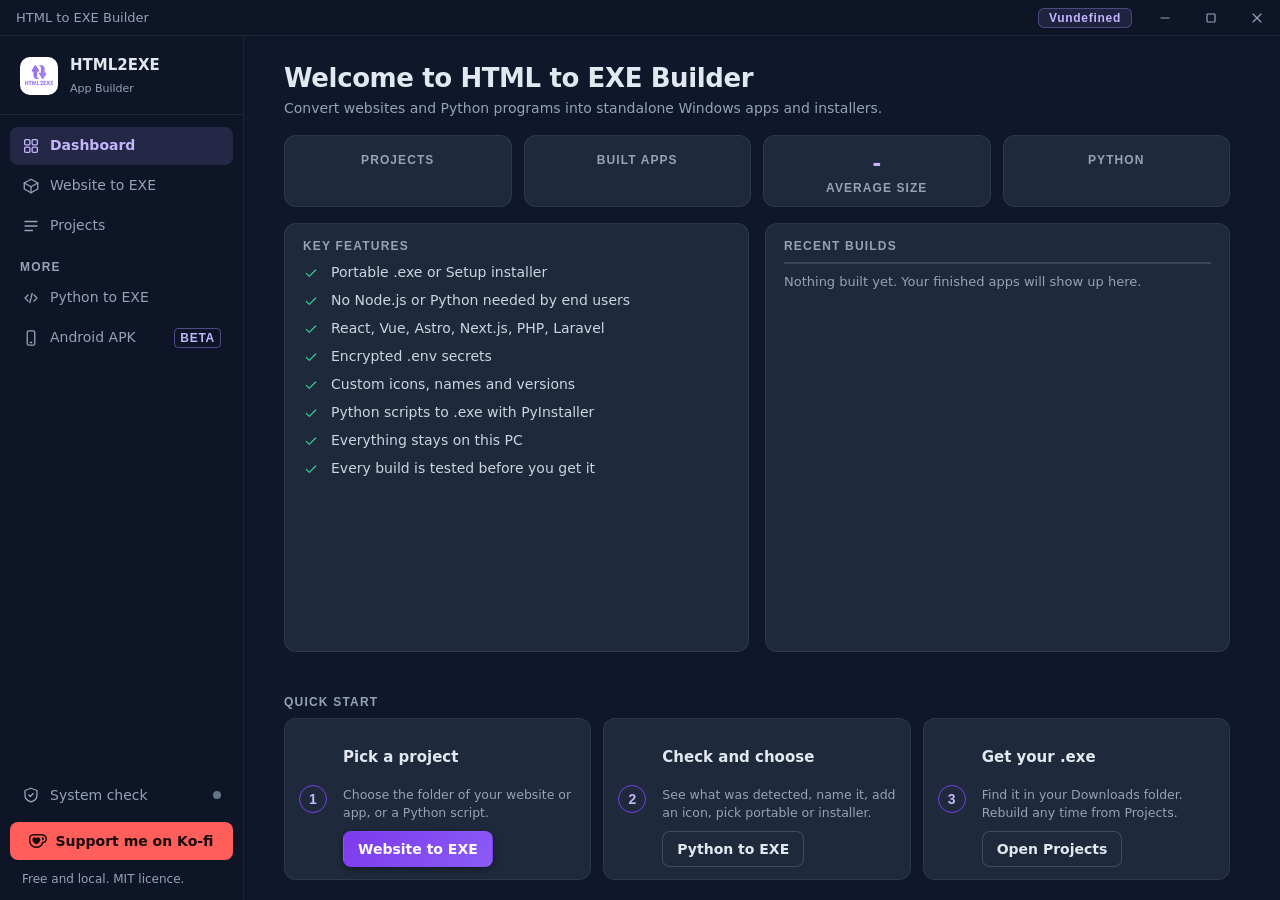
==== commit a4959ed3: "Add dashboard and iconfinder modules; enhance uninstall functionality and tests - Introduced `dashbo" ====
--- a/builder_ui/index.html
+++ b/builder_ui/index.html
@@ -27,12 +27,16 @@
   <symbol id="i-copy" viewBox="0 0 24 24"><rect x="8" y="8" width="12" height="12" rx="2"/><path d="M16 8V5a1 1 0 0 0-1-1H5a1 1 0 0 0-1 1v10a1 1 0 0 0 1 1h3"/></symbol>
   <symbol id="i-check" viewBox="0 0 24 24"><path d="M5 12.5l4.5 4.5L19 7.5"/></symbol>
   <symbol id="i-warn" viewBox="0 0 24 24"><path d="M12 4l9 16H3L12 4z"/><path d="M12 10v4"/><path d="M12 17.2v.1"/></symbol>
+  <symbol id="i-kofi" viewBox="0 0 24 24"><path d="M11.351 2.715c-2.7 0-4.986.025-6.83.26C2.078 3.285 0 5.154 0 8.61c0 3.506.182 6.13 1.585 8.493c1.584 2.701 4.233 4.182 7.662 4.182h.83c4.209 0 6.494-2.234 7.637-4a9.5 9.5 0 0 0 1.091-2.338C21.792 14.688 24 12.22 24 9.208v-.415c0-3.247-2.13-5.507-5.792-5.87c-1.558-.156-2.65-.208-6.857-.208m0 1.947c4.208 0 5.09.052 6.571.182c2.624.311 4.13 1.584 4.13 4v.39c0 2.156-1.792 3.844-3.87 3.844h-.935l-.156.649c-.208 1.013-.597 1.818-1.039 2.546c-.909 1.428-2.545 3.064-5.922 3.064h-.805c-2.571 0-4.831-.883-6.078-3.195c-1.09-2-1.298-4.155-1.298-7.506c0-2.181.857-3.402 3.012-3.714c1.533-.233 3.559-.26 6.39-.26m6.547 2.287c-.416 0-.65.234-.65.546v2.935c0 .311.234.545.65.545c1.324 0 2.051-.754 2.051-2s-.727-2.026-2.052-2.026m-10.39.182c-1.818 0-3.013 1.48-3.013 3.142c0 1.533.858 2.857 1.949 3.897c.727.701 1.87 1.429 2.649 1.896a1.47 1.47 0 0 0 1.507 0c.78-.467 1.922-1.195 2.623-1.896c1.117-1.039 1.974-2.364 1.974-3.897c0-1.662-1.247-3.142-3.039-3.142c-1.065 0-1.792.545-2.338 1.298c-.493-.753-1.246-1.298-2.312-1.298"/></symbol>
+  <symbol id="i-grid" viewBox="0 0 24 24"><rect x="3.5" y="3.5" width="7" height="7" rx="1.5"/><rect x="13.5" y="3.5" width="7" height="7" rx="1.5"/><rect x="3.5" y="13.5" width="7" height="7" rx="1.5"/><rect x="13.5" y="13.5" width="7" height="7" rx="1.5"/></symbol>
+  <symbol id="i-cube" viewBox="0 0 16 16"><path d="M8 1h2v2h2v2h2v6h-2v2h-2v2H8v-2H6v-2H4v-2H2V5h2V3h2V1z" fill="currentColor" fill-opacity=".25" stroke="none"/><path d="M8 1h2v2H8zM6 3h2v2H6zM4 5h2v2H4zM2 5h2v6H2zM4 11h2v2H4zM6 13h2v2H6z" fill="currentColor" stroke="none"/><path d="M10 3h2v2h-2zM12 5h2v6h-2zM10 11h2v2h-2zM8 13h2v2H8zM8 5h2v8H8z" fill="currentColor" fill-opacity=".6" stroke="none"/></symbol>
   <symbol id="i-arrow" viewBox="0 0 24 24"><path d="M5 12h14"/><path d="M13 6l6 6-6 6"/></symbol>
 </svg>
 
 <header class="titlebar pywebview-drag-region">
   <div class="tb-title">HTML to EXE Builder</div>
   <div class="tb-controls">
+    <span class="tb-version" id="appVersion" title="Version">V2.5</span>
     <button class="tb-btn" id="winMin" tabindex="-1" aria-label="Minimize"><svg class="i"><use href="#i-min"/></svg></button>
     <button class="tb-btn" id="winMax" tabindex="-1" aria-label="Maximize or restore"><svg class="i"><use href="#i-max"/></svg></button>
     <button class="tb-btn tb-close" id="winClose" tabindex="-1" aria-label="Close"><svg class="i"><use href="#i-close"/></svg></button>
@@ -49,24 +53,73 @@
         <span class="logo-subtitle">App Builder</span>
       </div>
     </div>
-    <button class="nav" data-view="build" aria-label="Build app" title="Build app"><svg class="i"><use href="#i-build"/></svg><span>Build app</span></button>
+    <button class="nav" data-view="dashboard" aria-label="Dashboard" title="Dashboard"><svg class="i"><use href="#i-grid"/></svg><span>Dashboard</span></button>
+    <button class="nav" data-view="build" aria-label="Website to EXE" title="Website to EXE"><svg class="i"><use href="#i-build"/></svg><span>Website to EXE</span></button>
     <button class="nav" data-view="projects" aria-label="Projects" title="Projects"><svg class="i"><use href="#i-list"/></svg><span>Projects</span><span class="count" id="projCount" hidden></span></button>
     <p class="rail-label">More</p>
     <button class="nav" data-view="python" aria-label="Python to EXE" title="Python to EXE"><svg class="i"><use href="#i-code"/></svg><span>Python to EXE</span></button>
     <button class="nav" data-view="android" aria-label="Android APK (beta)" title="Android APK (beta)"><svg class="i"><use href="#i-phone"/></svg><span>Android APK</span><span class="beta">BETA</span></button>
     <div class="rail-foot">
       <button class="nav" data-view="system" aria-label="System check" title="System check" id="healthNav"><svg class="i"><use href="#i-check-shield"/></svg><span>System check</span><span class="dot" id="healthDot" aria-hidden="true"></span></button>
+      <a class="kofi" id="kofiLink" href="https://ko-fi.com/adrohal" aria-label="Support me on Ko-fi (opens in your browser)" title="Support me on Ko-fi">
+        <svg class="i" aria-hidden="true"><use href="#i-kofi"/></svg><span>Support me on Ko-fi</span>
+      </a>
       <p class="rail-meta">Free and local. MIT licence.</p>
     </div>
   </nav>
 
   <main class="main" id="main">
 
+    <!-- ============================== DASHBOARD ============================== -->
+    <section class="view" id="view-dashboard" aria-labelledby="h-dashboard" hidden>
+      <header class="view-head">
+        <h1 id="h-dashboard" tabindex="-1">Welcome to HTML to EXE Builder</h1>
+        <p class="lede">Convert websites and Python programs into standalone Windows apps and installers.</p>
+      </header>
+
+      <div class="stats" id="dStats" aria-live="polite">
+        <div class="stat"><b id="dProjects">-</b><span>Projects</span></div>
+        <div class="stat"><b id="dBuilt">-</b><span>Built apps</span></div>
+        <div class="stat"><b id="dAvg">-</b><span>Average size</span></div>
+        <div class="stat"><b id="dPython">-</b><span>Python</span></div>
+      </div>
+
+      <div class="dash-cols">
+        <section class="panel" aria-labelledby="h-feat">
+          <h2 class="sec" id="h-feat">Key features</h2>
+          <ul class="feat">
+            <li><svg class="i"><use href="#i-check"/></svg>Portable .exe or Setup installer</li>
+            <li><svg class="i"><use href="#i-check"/></svg>No Node.js or Python needed by end users</li>
+            <li><svg class="i"><use href="#i-check"/></svg>React, Vue, Astro, Next.js, PHP, Laravel</li>
+            <li><svg class="i"><use href="#i-check"/></svg>Encrypted .env secrets</li>
+            <li><svg class="i"><use href="#i-check"/></svg>Custom icons, names and versions</li>
+            <li><svg class="i"><use href="#i-check"/></svg>Python scripts to .exe with PyInstaller</li>
+            <li><svg class="i"><use href="#i-check"/></svg>Everything stays on this PC</li>
+            <li><svg class="i"><use href="#i-check"/></svg>Every build is tested before you get it</li>
+          </ul>
+        </section>
+        <section class="panel" aria-labelledby="h-drecent">
+          <h2 class="sec" id="h-drecent">Recent builds</h2>
+          <ul class="recent-list dash-recent" id="dRecent"></ul>
+          <p class="help" id="dNoBuilds">Nothing built yet. Your finished apps will show up here.</p>
+        </section>
+      </div>
+
+      <section aria-labelledby="h-quick">
+        <h2 class="sec" id="h-quick">Quick start</h2>
+        <div class="quick">
+          <div class="qcard"><span class="qn">1</span><h3>Pick a project</h3><p>Choose the folder of your website or app, or a Python script.</p><button class="btn btn-primary" type="button" data-go="build">Website to EXE</button></div>
+          <div class="qcard"><span class="qn">2</span><h3>Check and choose</h3><p>See what was detected, name it, add an icon, pick portable or installer.</p><button class="btn" type="button" data-go="python">Python to EXE</button></div>
+          <div class="qcard"><span class="qn">3</span><h3>Get your .exe</h3><p>Find it in your Downloads folder. Rebuild any time from Projects.</p><button class="btn" type="button" data-go="projects">Open Projects</button></div>
+        </div>
+      </section>
+    </section>
+
     <!-- ============================== BUILD ============================== -->
     <section class="view" id="view-build" aria-labelledby="h-build" hidden>
       <header class="view-head">
-        <h1 id="h-build" tabindex="-1">Build a Windows app</h1>
-        <p class="lede">Pick your project folder. The builder works out the framework, builds it and packs it as an .exe or an installer.</p>
+        <h1 id="h-build" tabindex="-1">Website to EXE</h1>
+        <p class="lede">Turn a website or web app (HTML, React, Vue, Astro, Next.js, PHP, Laravel) into a Windows .exe or installer. Pick the project folder and the builder does the rest.</p>
       </header>
 
       <div class="stage" data-stage="choose">
@@ -129,6 +182,7 @@
             <label for="rIcon">Icon <span class="opt">optional</span></label>
             <div class="icon-pick">
               <img id="rIconPrev" alt="" hidden>
+              <svg class="i cube" id="rCube" aria-hidden="true"><use href="#i-cube"/></svg>
               <label class="btn" for="rIcon">Choose PNG or ICO</label>
               <input type="file" id="rIcon" accept=".png,.ico" class="sr">
               <span class="help" id="rIconName">Default icon</span>
@@ -153,7 +207,7 @@
               <div class="field"><label for="rW">Width</label><input id="rW" type="number" min="320" max="7680" value="1100"></div>
               <div class="field"><label for="rH">Height</label><input id="rH" type="number" min="240" max="4320" value="760"></div>
               <div class="field adv-wide" id="rNextWrap" hidden>
-                <label for="rNextMode">Next.js build</label>
+                <label for="rNextMode">Next.js build <em class="dev-tag" title="Mostly useful for developers. The default is fine for most people.">For developers</em></label>
                 <select id="rNextMode">
                   <option value="auto">Automatic (recommended)</option>
                   <option value="static">Static export, no server</option>
@@ -161,7 +215,7 @@
                 </select>
                 <p class="help">Automatic uses a server only when the app has API routes, route handlers or middleware.</p>
               </div>
-              <label class="check"><input type="checkbox" id="rResize" checked><span>User can resize the window</span></label>
+              <label class="check"><input type="checkbox" id="rResize" checked><span>User can resize the window</span><em class="prod-tag" title="Checked by default: the right choice for an app you give to other people.">Recommended for production</em></label>
               <label class="check"><input type="checkbox" id="rFull"><span>Start full screen</span></label>
             </div>
           </details>
@@ -192,15 +246,42 @@
         <p class="lede">Turn a Python script or project folder into a single Windows program. Data files and common packages are found automatically.</p>
       </header>
 
-      <div class="stage" data-stage="form">
+      <div class="stage" data-stage="choose">
+        <div class="slot">
+          <button class="btn btn-primary" id="pyBrowse" type="button"><svg class="i"><use href="#i-folder"/></svg>Browse for folder</button>
+          <div class="slot-or" aria-hidden="true">or</div>
+          <form class="path-form" id="pyPathForm" autocomplete="off">
+            <label class="sr" for="pyPath">Folder or script path</label>
+            <input id="pyPath" type="text" spellcheck="false" placeholder="Paste a folder or .py path, press Enter">
+            <button class="btn" type="submit">Use path</button>
+          </form>
+        </div>
+        <p class="msg" id="pyMsg" role="status"></p>
+
+        <section class="recent" aria-labelledby="h-pyrecent">
+          <h2 class="sec" id="h-pyrecent">Recent Python projects</h2>
+          <ul class="recent-list" id="pyRecent"></ul>
+          <div class="first-run" id="pyFirstRun" hidden>
+            <p>No Python builds yet. This is all it takes:</p>
+            <ol>
+              <li><span><b>Pick</b> the folder with your main.py (or the script itself).</span></li>
+              <li><span><b>Check</b> the entry point, packages and the app name.</span></li>
+              <li><span><b>Build</b> a portable .exe or an installer. It lands in your Downloads folder.</span></li>
+            </ol>
+          </div>
+        </section>
+      </div>
+
+      <div class="stage" data-stage="ready" hidden>
+        <div class="folder-row">
+          <svg class="i"><use href="#i-folder"/></svg>
+          <span class="path" id="pyShown"></span>
+          <button class="link" id="pyChange" type="button">Change folder</button>
+        </div>
+        <div class="detect" id="pyDetect" aria-live="polite"></div>
+        <ul class="notes" id="pyNotes"></ul>
+
         <form class="settings" id="pyForm" novalidate>
-          <div class="field">
-            <label for="pyPath">Script or project folder</label>
-            <div class="path-form">
-              <input id="pyPath" type="text" spellcheck="false" placeholder="C:\path\to\project (main.py, app.py or run.py is used first)">
-              <button class="btn" type="button" id="pyBrowse"><svg class="i"><use href="#i-folder"/></svg>Browse</button>
-            </div>
-          </div>
           <div class="field">
             <label for="pyName">EXE name</label>
             <input id="pyName" type="text" maxlength="60" value="MyApp" spellcheck="false">
@@ -209,20 +290,33 @@
             <label for="pyIcon">Icon <span class="opt">optional</span></label>
             <div class="icon-pick">
               <img id="pyIconPrev" alt="" hidden>
+              <svg class="i cube" id="pyCube" aria-hidden="true"><use href="#i-cube"/></svg>
               <label class="btn" for="pyIcon">Choose PNG or ICO</label>
               <input type="file" id="pyIcon" accept=".png,.ico" class="sr">
               <span class="help" id="pyIconName">Default icon</span>
+              <button class="link" type="button" id="pyIconClear" hidden>Remove</button>
             </div>
+          </div>
+          <fieldset class="output-choice">
+            <legend>What should it create?</legend>
+            <label class="choice"><input type="radio" name="pyOut" value="portable" checked><span><b>Portable app</b><small>Double-click to run it; nothing is installed.</small></span></label>
+            <label class="choice"><input type="radio" name="pyOut" value="installer"><span><b>Installer</b><small>A Setup program with Start menu and desktop shortcuts. Removable from Windows settings, no administrator rights.</small></span></label>
+          </fieldset>
+          <div class="two" id="pyInstallerFields" hidden>
+            <div class="field"><label for="pyVersion">Version</label><input id="pyVersion" type="text" value="1.0.0" maxlength="20" spellcheck="false"></div>
+            <div class="field"><label for="pyPublisher">Publisher <span class="opt">optional</span></label><input id="pyPublisher" type="text" maxlength="80"></div>
           </div>
           <fieldset class="switches">
             <legend>Options</legend>
-            <label class="check"><input type="checkbox" id="pyHide" checked><span><b>Hide the console window</b><small>Turn off for command-line programs that print output.</small></span></label>
-            <label class="check"><input type="checkbox" id="pySingle" checked><span><b>One single .exe file</b><small>Off makes a folder; it starts faster but has many files.</small></span></label>
-            <label class="check"><input type="checkbox" id="pyOpt"><span><b>Optimise bytecode</b><small>Slightly smaller and faster; removes asserts and docstrings.</small></span></label>
+            <label class="check"><input type="checkbox" id="pyHide" checked><span><b>Hide the console window</b><small>Turn off for command-line programs that print output.</small></span><em class="prod-tag" title="Checked by default: the right choice for an app you give to other people.">Recommended for production</em><em class="dev-tag" title="Mostly useful for developers. The default is fine for most people.">For developers</em></label>
+            <label class="check"><input type="checkbox" id="pySingle" checked><span><b>One single .exe file</b><small>Off makes a folder; it starts faster but has many files.</small></span><em class="prod-tag" title="Checked by default: the right choice for an app you give to other people.">Recommended for production</em></label>
+            <label class="check"><input type="checkbox" id="pyOpt"><span><b>Optimise bytecode</b><small>Slightly smaller and faster; removes asserts and docstrings.</small></span><em class="dev-tag" title="Mostly useful for developers. The default is fine for most people.">For developers</em></label>
+            <label class="check"><input type="checkbox" id="pyIsolated" checked><span><b>Clean environment from requirements.txt</b><small>Builds with only the packages the project lists, so the result does not depend on this PC.</small></span><em class="prod-tag" title="Checked by default: the right choice for an app you give to other people.">Recommended for production</em><em class="dev-tag" title="Mostly useful for developers. The default is fine for most people.">For developers</em></label>
+            <label class="check"><input type="checkbox" id="pyAdmin"><span><b>Ask for administrator rights</b><small>The program shows the Windows permission prompt when it starts.</small></span></label>
           </fieldset>
           <div class="actions">
             <p class="help">Saved to your Downloads folder.</p>
-            <button class="btn btn-primary btn-lg" type="submit">Convert to EXE<svg class="i"><use href="#i-arrow"/></svg></button>
+            <button class="btn btn-primary btn-lg" type="submit">Build program<svg class="i"><use href="#i-arrow"/></svg></button>
           </div>
         </form>
       </div>
@@ -239,7 +333,7 @@
       <div class="stage" data-stage="form">
         <div class="prereq" id="aPrereq" aria-live="polite"><span class="help">Checking Java, Android SDK and Node.js...</span></div>
         <form class="settings" id="aForm" novalidate>
-          <div class="field">
+          <div class="field wide">
             <label for="aPath">Web project folder</label>
             <div class="path-form">
               <input id="aPath" type="text" spellcheck="false" placeholder="Paste a folder path, or pick one">
--- a/builder_ui/style.css
+++ b/builder_ui/style.css
@@ -113,8 +113,8 @@
 .dot[data-s="ok"] { background: var(--success); }
 .dot[data-s="bad"] { background: var(--danger); }
 
-.main { --pad-x: 40px; overflow-y: auto; padding: 28px var(--pad-x) 0; scrollbar-gutter: stable; }
-.view { max-width: 880px; padding-bottom: 40px; }
+.main { --pad-x: 40px; overflow-y: auto; padding: 28px var(--pad-x) 0; scrollbar-gutter: stable; container-type: inline-size; }
+.view { max-width: 1480px; padding-bottom: 40px; }
 .view-head { margin-bottom: 22px; }
 .view-head-row { display: flex; align-items: flex-start; justify-content: space-between; gap: 20px; }
 h1 { font: 700 28px/1.15 var(--font-ui); letter-spacing: -.015em; text-wrap: balance; }
@@ -232,7 +232,7 @@
 .adv summary:hover { background: var(--surface); }
 .adv-grid { display: grid; grid-template-columns: 140px 140px; gap: 14px 16px; padding: 4px 14px 14px; }
 .adv-grid .check { grid-column: 1 / -1; }
-.switches { display: grid; gap: 12px; border: 1px solid var(--border); border-radius: 12px; background: var(--card); padding: 12px 16px 16px; margin: 0; }
+.switches { display: grid; grid-template-columns: minmax(0, 1fr); gap: 12px; border: 1px solid var(--border); border-radius: 12px; background: var(--card); padding: 12px 16px 16px; margin: 0; }
 .switches legend { padding: 0 6px; font: 600 12px/1 var(--font-tape); letter-spacing: .1em; text-transform: uppercase; color: var(--text-3); }
 .actions { display: flex; align-items: center; justify-content: space-between; gap: 16px; padding-top: 6px; }
 
@@ -350,7 +350,7 @@
 /* ---------- narrow window: the rail folds to icons ---------- */
 @media (max-width: 1000px) {
   .shell { grid-template-columns: 56px minmax(0, 1fr); }
-  .nav span:not(.dot), .rail-label, .rail-meta, .logo-section > div { display: none; }
+  .nav span:not(.dot), .rail-label, .rail-meta, .logo-section > div, .kofi span { display: none; }
   .logo-section { justify-content: center; padding: 14px 0; margin: 0 -10px 10px; }
   .app-logo { width: 32px; height: 32px; }
   .nav { justify-content: center; padding: 0; }
@@ -403,3 +403,101 @@
 @media (max-width: 1000px) { .output-choice { grid-template-columns: 1fr; } }
 .result-hint { font-size: 13px; color: var(--text-3); }
 .result-hint code { font: 12.5px var(--font-mono); color: var(--text-2); background: var(--card-2); border: 1px solid var(--border); border-radius: 4px; padding: 1px 6px; }
+
+/* ---------- Ko-fi support button (Ko-fi red, same cup and wording as the portfolio) ---------- */
+.kofi {
+  display: flex; align-items: center; justify-content: center; gap: 8px;
+  height: 38px; margin-top: 8px; padding: 0 12px; border-radius: var(--radius);
+  background: #ff5e5b; color: #1b0a0a; font-weight: 700; text-decoration: none; white-space: nowrap;
+  transition: background-color .15s var(--ease), transform .08s var(--ease);
+}
+.kofi:hover { background: #ff7774; }
+.kofi:active { transform: translateY(1px); }
+.kofi .i { fill: currentColor; stroke: none; width: 18px; height: 18px; }
+
+/* ---------- wide windows: use the space (forms in two columns, side-by-side panels) ---------- */
+@container (min-width: 960px) {
+  .settings { grid-template-columns: repeat(2, minmax(0, 1fr)); column-gap: 32px; }
+  .settings > .output-choice, .settings > .adv, .settings > .actions, .settings > .switches, .settings > .two,
+  .settings > p, .settings > .field.wide { grid-column: 1 / -1; }
+  .adv-grid { grid-template-columns: repeat(4, minmax(0, 1fr)); }
+  .adv-grid .check { grid-column: auto; }
+  .adv-grid .adv-wide { grid-column: span 2; max-width: none; }
+  .sys-split { display: grid; grid-template-columns: minmax(0, 1.5fr) minmax(0, 1fr); gap: 32px; align-items: start; }
+  .sys-split .sys-group { margin-bottom: 0; }
+  .env-list { grid-template-columns: repeat(2, minmax(0, 1fr)); }
+}
+@container (min-width: 1200px) {
+  .lede { max-width: 80ch; }
+  .recent-list { grid-template-columns: repeat(2, minmax(0, 1fr)); }
+}
+
+/* ---------- title bar version ---------- */
+.tb-version {
+  align-self: center; margin-right: 10px; padding: 3px 10px; font: 600 12px/1 var(--font-tape); letter-spacing: .06em;
+  color: var(--primary-text); background: rgba(167, 139, 250, 0.12); border: 1px solid rgba(167, 139, 250, 0.35); border-radius: 6px;
+}
+
+/* ---------- dashboard ---------- */
+.stats { display: grid; grid-template-columns: repeat(4, minmax(0, 1fr)); gap: 16px; margin-bottom: 24px; }
+.stat { padding: 20px 16px; text-align: center; background: var(--card); border: 1px solid var(--border); border-radius: 12px; }
+.stat b { display: block; font: 700 32px/1.1 var(--font-tape); color: var(--primary-text); font-variant-numeric: tabular-nums; }
+.stat span { display: block; margin-top: 8px; font: 600 12px/1 var(--font-tape); letter-spacing: .09em; text-transform: uppercase; color: var(--text-3); }
+.dash-cols { display: grid; grid-template-columns: repeat(2, minmax(0, 1fr)); gap: 24px; margin-bottom: 24px; }
+.panel { padding: 20px; background: var(--card); border: 1px solid var(--border); border-radius: 12px; }
+.panel .sec { margin-top: 0; }
+.feat { display: grid; gap: 10px; }
+.feat li { display: grid; grid-template-columns: 20px 1fr; gap: 8px; align-items: center; color: var(--text-2); }
+.feat .i { width: 16px; height: 16px; color: var(--success); }
+.dash-recent { grid-template-columns: 1fr; margin-bottom: 8px; }
+.quick { display: grid; grid-template-columns: repeat(3, minmax(0, 1fr)); gap: 16px; }
+.qcard { display: grid; gap: 8px; justify-items: center; text-align: center; padding: 20px 16px; background: var(--card); border: 1px solid var(--border); border-radius: 12px; }
+.qcard h3 { font-size: 15px; }
+.qcard p { color: var(--text-3); font-size: 13px; min-height: 3em; text-wrap: pretty; }
+.qn { display: grid; place-items: center; width: 28px; height: 28px; font: 700 14px/1 var(--font-tape); color: var(--primary-text); border: 1px solid var(--primary-dark); border-radius: 50%; }
+@media (max-width: 900px) { .stats { grid-template-columns: repeat(2, minmax(0, 1fr)); } .dash-cols, .quick { grid-template-columns: 1fr; } }
+
+/* ---------- dashboard fits the window: no scrolling unless the window is really small ---------- */
+#view-dashboard:not([hidden]) { display: flex; flex-direction: column; height: 100%; min-height: 520px; padding-bottom: 20px; }
+#view-dashboard .view-head { margin-bottom: 16px; }
+#view-dashboard .view-head h1 { font-size: 26px; }
+#view-dashboard .lede { max-width: none; margin-top: 4px; }
+#view-dashboard .stats { gap: 12px; margin-bottom: 16px; }
+#view-dashboard .stat { padding: 12px 12px; }
+#view-dashboard .stat b { font-size: 26px; }
+#view-dashboard .stat span { margin-top: 6px; }
+#view-dashboard .dash-cols { flex: 1 1 0; min-height: 0; gap: 16px; margin-bottom: 16px; }
+#view-dashboard .panel { min-height: 0; overflow: auto; padding: 16px 18px; }
+#view-dashboard .feat { gap: 7px; }
+#view-dashboard .quick { gap: 12px; }
+#view-dashboard .qcard {
+  grid-template-columns: 32px minmax(0, 1fr); grid-template-areas: "n t" "n p" "n b";
+  column-gap: 12px; row-gap: 2px; align-items: center; justify-items: start; text-align: left; padding: 12px 14px;
+}
+#view-dashboard .qcard .qn { grid-area: n; align-self: center; }
+#view-dashboard .qcard h3 { grid-area: t; }
+#view-dashboard .qcard p { grid-area: p; min-height: 0; font-size: 12.5px; }
+#view-dashboard .qcard .btn { grid-area: b; margin-top: 6px; }
+@media (max-width: 940px) {
+  #view-dashboard .quick { grid-template-columns: 1fr; }
+  #view-dashboard:not([hidden]) { height: auto; }
+}
+
+/* ---------- icon picker: pixel cube placeholder ---------- */
+.icon-pick .cube { width: 40px; height: 40px; padding: 6px; color: var(--primary-text); background: var(--card-2); border: 1px solid var(--border-strong); border-radius: 8px; shape-rendering: crispEdges; }
+.icon-pick .cube[hidden], .icon-pick img[hidden] { display: none; }
+
+/* ---------- "for developers" tag on options most people can leave alone ---------- */
+.dev-tag {
+  flex: none; margin-left: auto; align-self: flex-start; padding: 3px 8px; white-space: nowrap;
+  font: 600 11px/1 var(--font-tape); font-style: normal; letter-spacing: .07em; text-transform: uppercase;
+  color: var(--text-3); border: 1px dashed var(--border-strong); border-radius: 6px;
+}
+label:not(.check) .dev-tag { margin-left: 8px; vertical-align: 1px; }
+.switches .check { width: 100%; justify-self: stretch; }
+.prod-tag {
+  flex: none; margin-left: auto; align-self: flex-start; padding: 3px 8px; white-space: nowrap;
+  font: 600 11px/1 var(--font-tape); font-style: normal; letter-spacing: .07em; text-transform: uppercase;
+  color: var(--success); background: rgba(52, 211, 153, 0.12); border: 1px solid rgba(52, 211, 153, 0.4); border-radius: 6px;
+}
+.prod-tag + .dev-tag { margin-left: 8px; }
